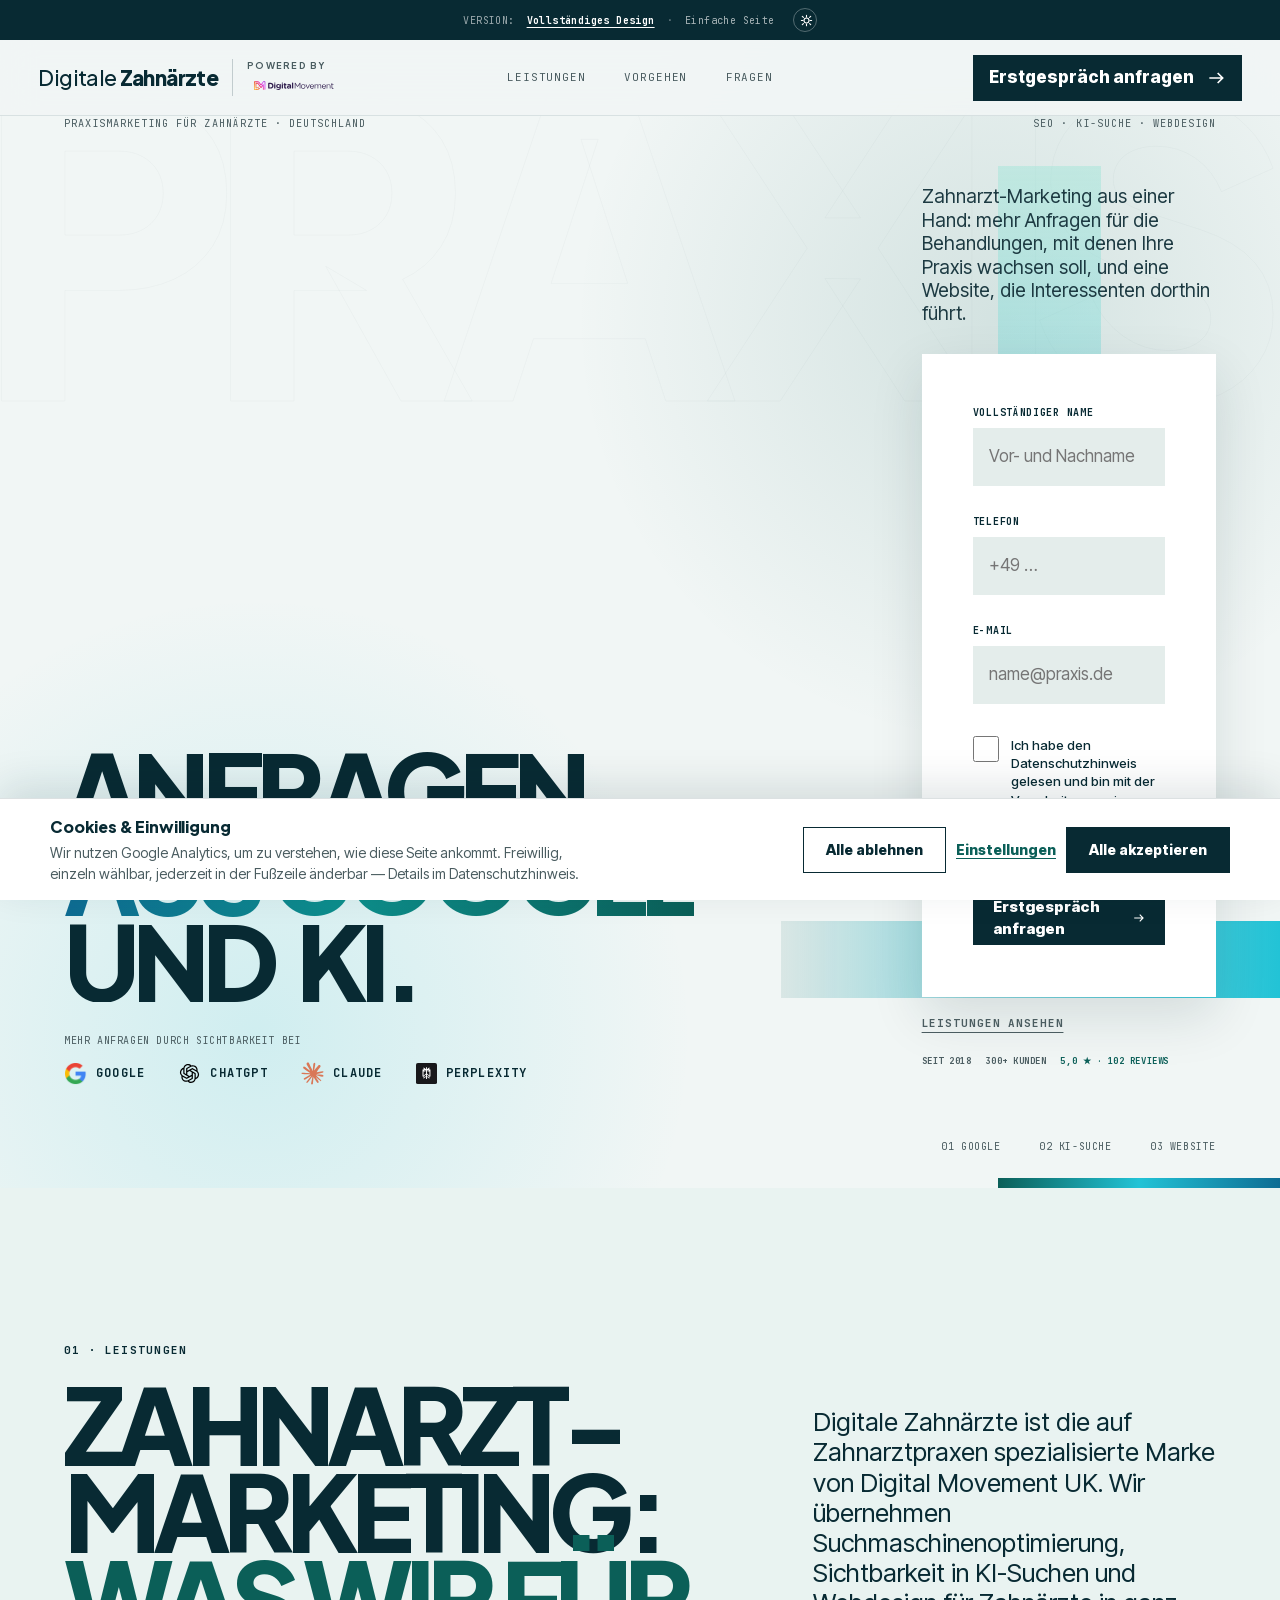
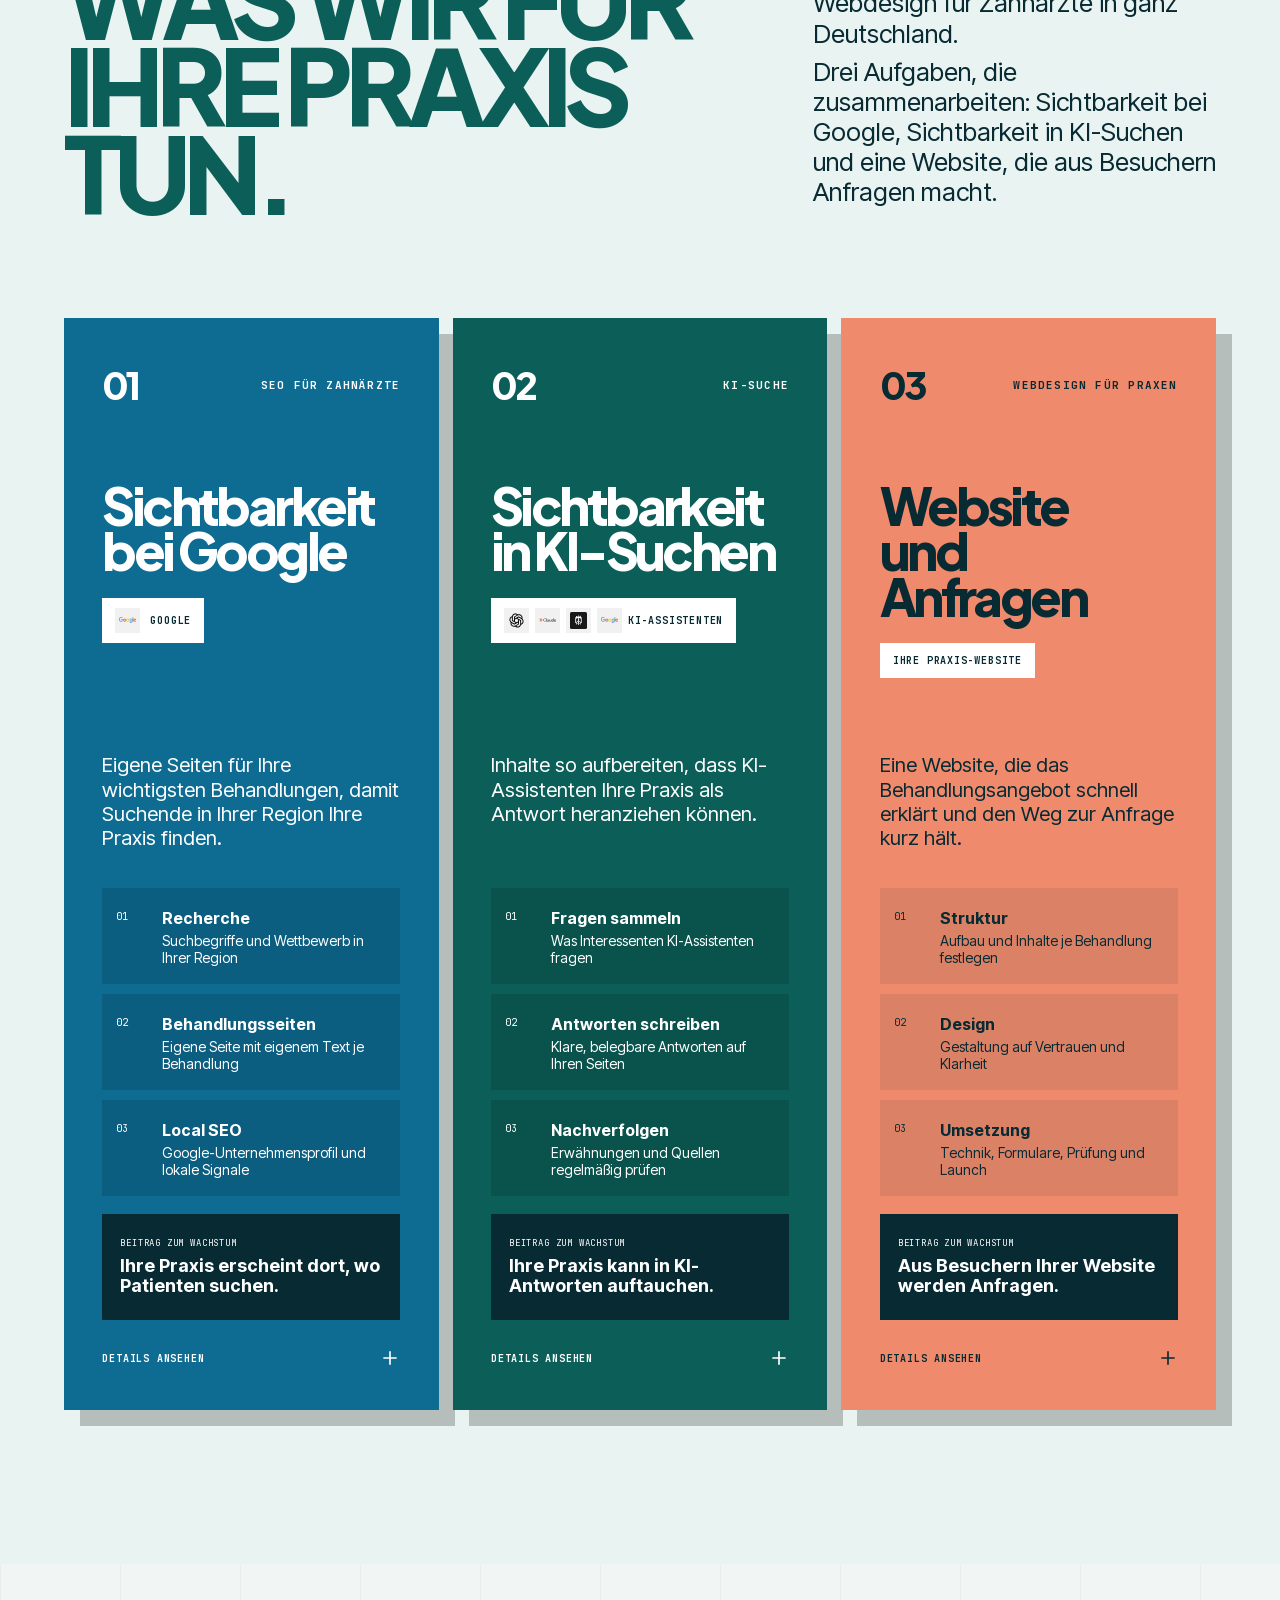
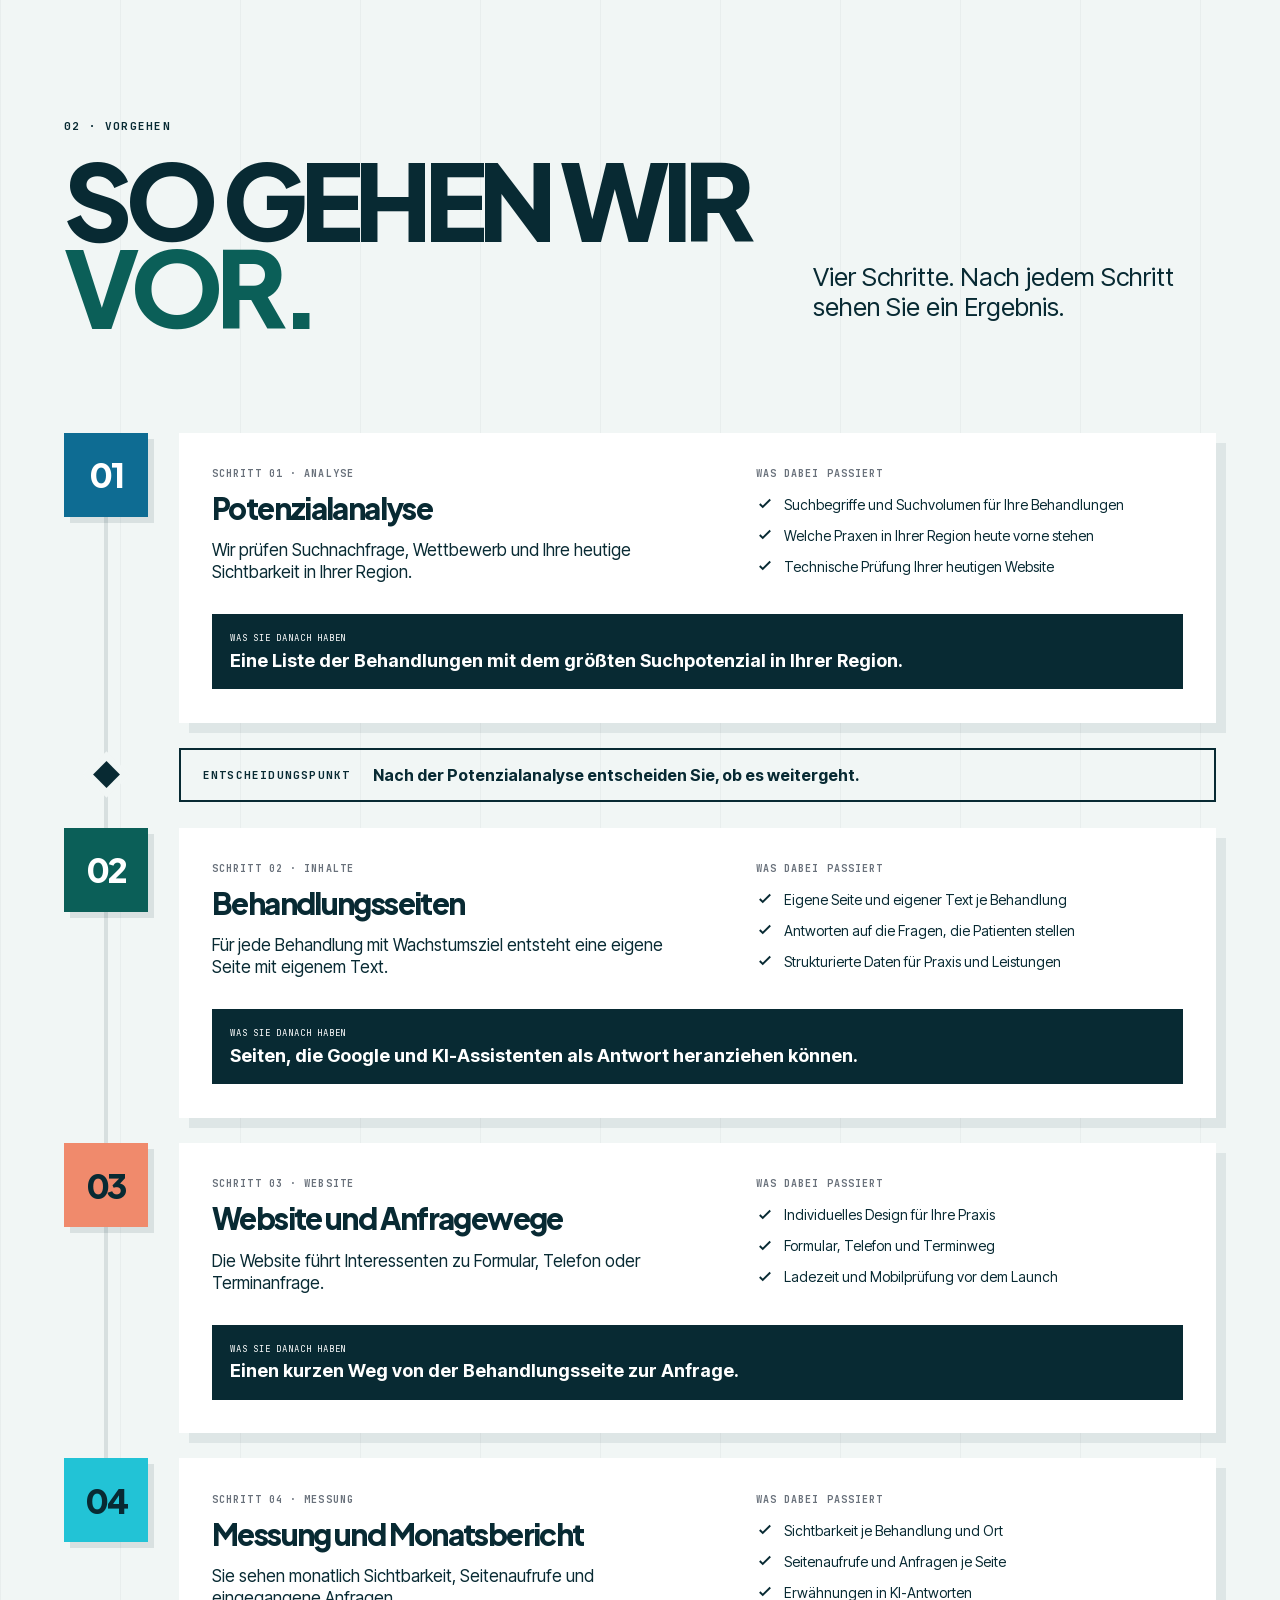
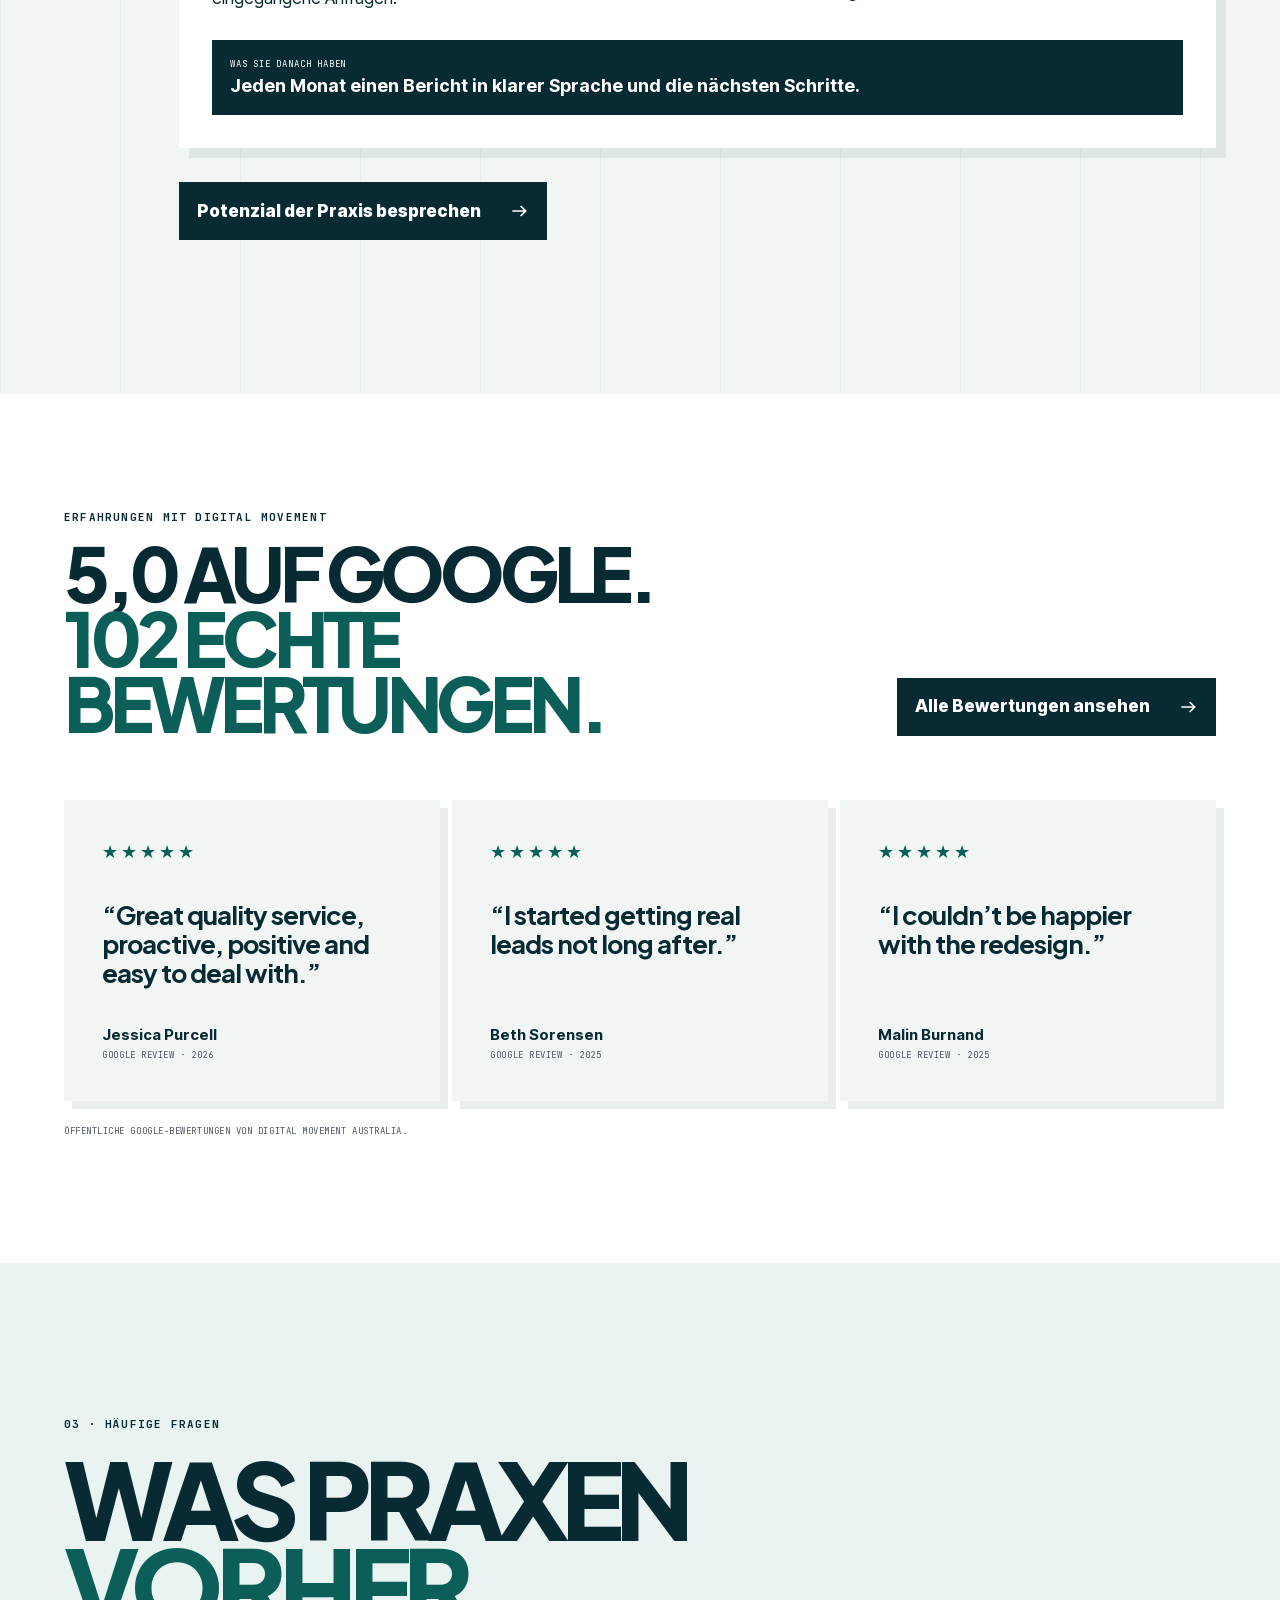
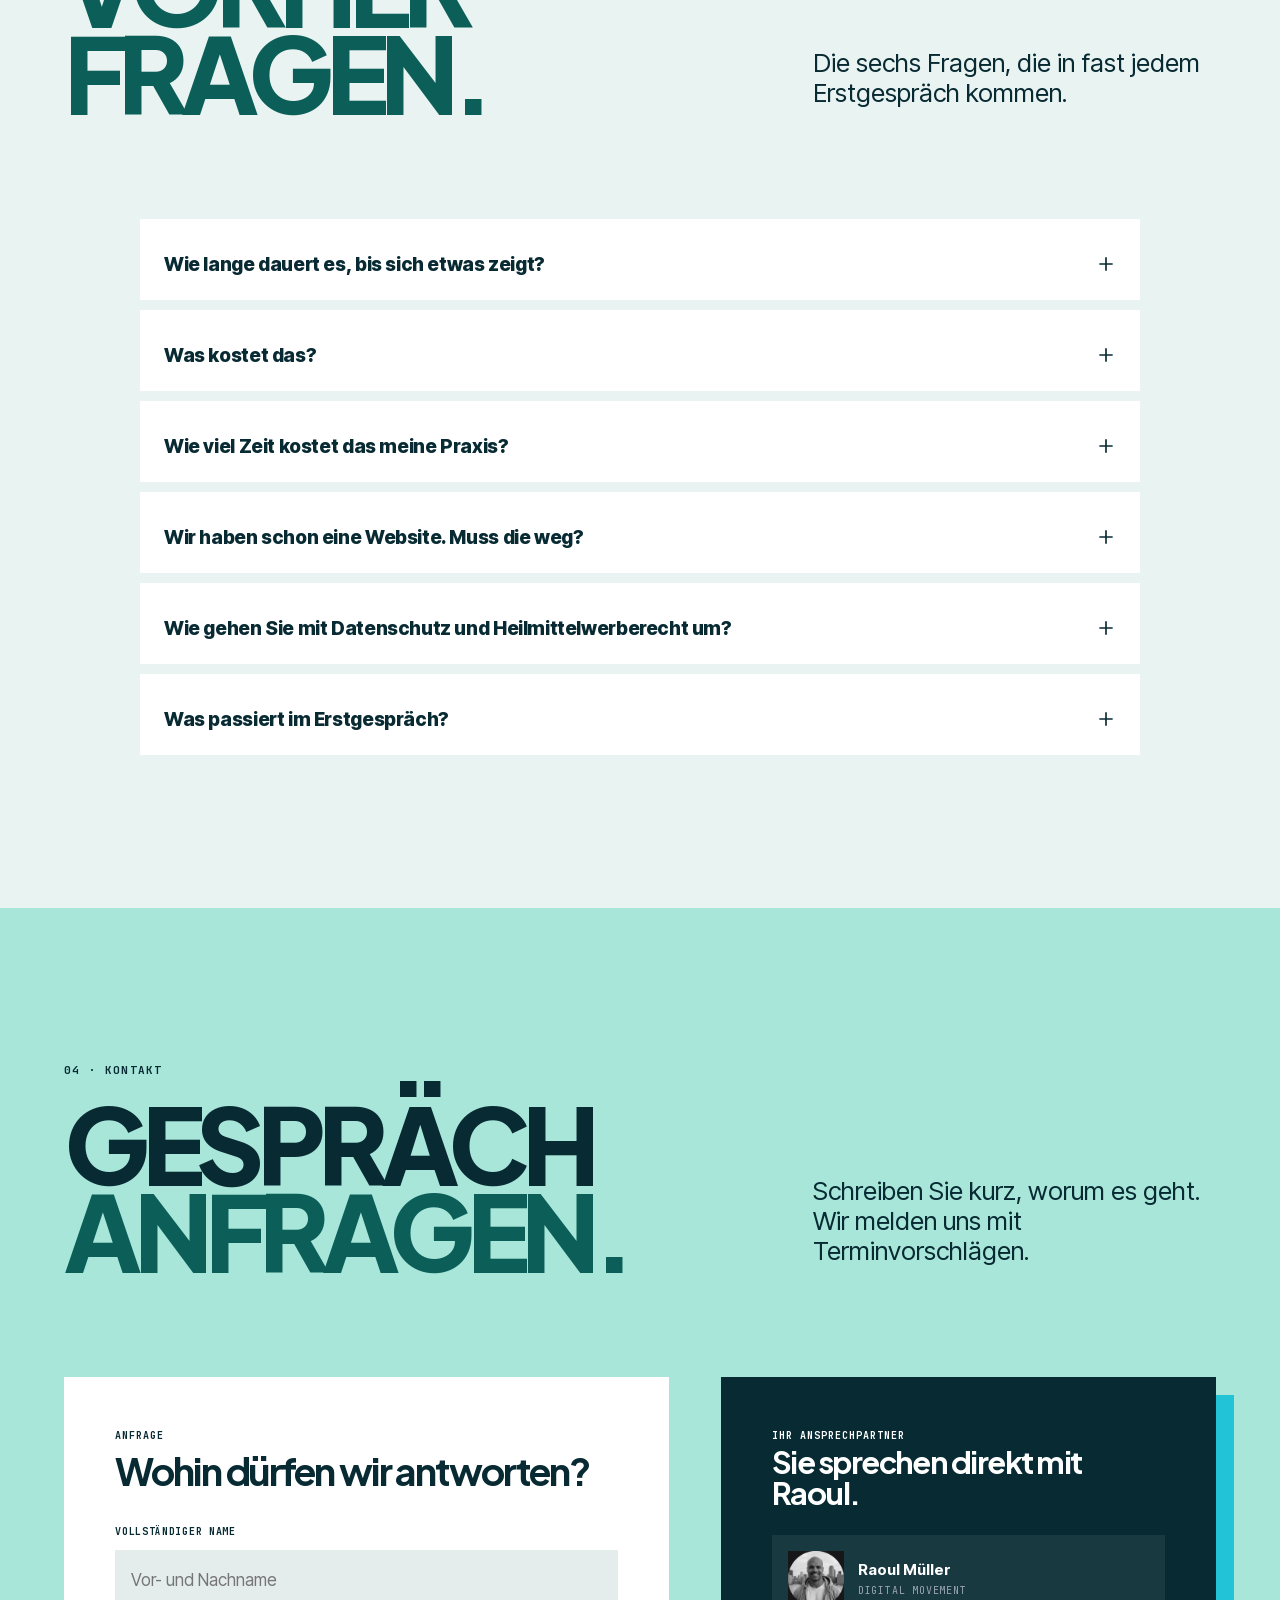
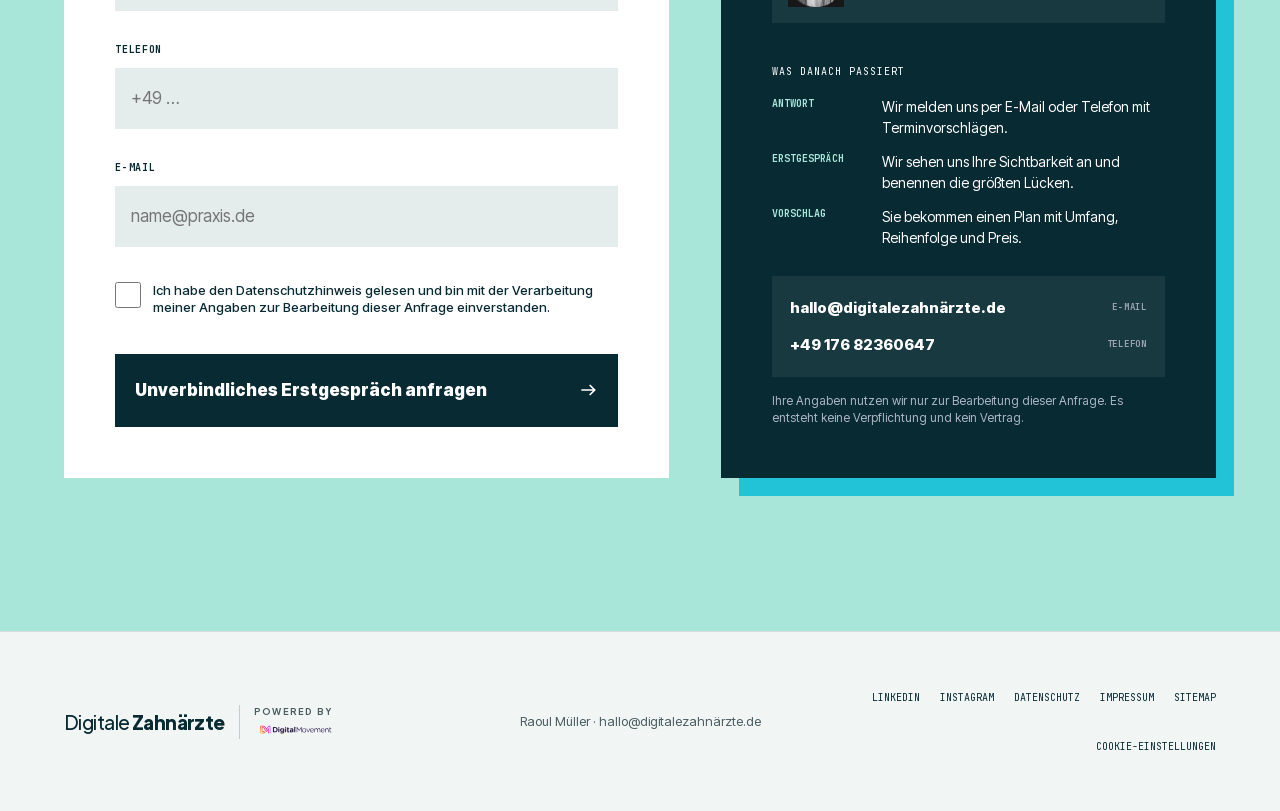
==== index.html @ 4fd5d98d "Simplify contact fields to 3, embed same-URL version switcher, add hero form Contact form fields (bo" ====
<!doctype html>
<html lang="de">
<head>
<meta charset="utf-8">
<meta name="viewport" content="width=device-width,initial-scale=1,viewport-fit=cover">
<script>
/* Runs before first paint so there is no light/dark flash. A saved manual
   choice always wins; otherwise the page always starts in light theme. */
(function () {
  var KEY = "dm-dental-theme";
  var saved = null;
  try { saved = localStorage.getItem(KEY); } catch (e) {}
  document.documentElement.setAttribute("data-theme", saved === "dark" ? "dark" : "light");

  /* Version (Vollständiges Design vs. Einfache Seite) — same idea: a saved
     manual choice wins, otherwise always start on the full design. The
     einfach version is embedded via <iframe> so the URL never changes. */
  var VKEY = "dm-dental-version";
  var savedVersion = null;
  try { savedVersion = localStorage.getItem(VKEY); } catch (e) {}
  document.documentElement.setAttribute("data-version", savedVersion === "einfach" ? "einfach" : "full");
})();
</script>
<title>Zahnarzt Marketing: SEO, KI-Suche, Website | Digitale Zahnärzte</title>
<meta name="description" content="Praxismarketing für Zahnärzte: Suchmaschinenoptimierung, Sichtbarkeit in KI-Suchen und Webdesign. Mehr Anfragen aus Google. Erstgespräch unverbindlich.">
<meta name="google-site-verification" content="oAQgBShPN5QNNlEsI9u1B7Z_nuCaBG8G0XE5EXCxaDA" />
<meta name="dm-lead-endpoint" content="https://leads.digitalmovement.uk/send.php">
<!-- Fill in once the GA4 property exists (Admin -> Data Streams -> Web -> Measurement ID). Blank = analytics stays off, no broken calls. -->
<meta name="dm-ga-measurement-id" content="G-16ZG8GFH67">
<script>
/* GA4 loader, gated on the meta tag above so a missing ID is a no-op rather
   than a broken script tag. Consent Mode v2 defaults to denied across both
   categories, so nothing is stored until the visitor chooses in the banner
   at the foot of the page. A previously saved choice is re-applied here,
   before the tag loads, so returning visitors are measured (or not) from
   their very first pageview. Two categories: "statistik" gates GA itself;
   "marketing" gates ad_storage/ad_user_data/ad_personalization, which
   nothing reads yet but will the moment a Google Ads or Meta tag is added —
   visitors who already answered won't need to be asked again. */
(function () {
  var id = document.querySelector('meta[name="dm-ga-measurement-id"]').content;
  if (!id) return;
  window.dataLayer = window.dataLayer || [];
  function gtag() { dataLayer.push(arguments); }
  window.gtag = gtag;
  gtag("consent", "default", {
    ad_storage: "denied",
    analytics_storage: "denied",
    ad_user_data: "denied",
    ad_personalization: "denied",
    wait_for_update: 500
  });

  function parseConsent(raw) {
    if (!raw) return null;
    if (raw === "granted") return { statistik: true, marketing: false };
    if (raw === "denied") return { statistik: false, marketing: false };
    try {
      var obj = JSON.parse(raw);
      if (obj && typeof obj.statistik === "boolean" && typeof obj.marketing === "boolean") return obj;
    } catch (e) {}
    return null;
  }

  var raw = null;
  try { raw = localStorage.getItem("dm-dental-consent"); } catch (e) {}
  var saved = parseConsent(raw);
  if (saved) {
    gtag("consent", "update", {
      analytics_storage: saved.statistik ? "granted" : "denied",
      ad_storage: saved.marketing ? "granted" : "denied",
      ad_user_data: saved.marketing ? "granted" : "denied",
      ad_personalization: saved.marketing ? "granted" : "denied"
    });
  }
  gtag("js", new Date());
  gtag("config", id, { anonymize_ip: true });
  var s = document.createElement("script");
  s.async = true;
  s.src = "https://www.googletagmanager.com/gtag/js?id=" + id;
  document.head.appendChild(s);
})();
</script>

<link rel="icon" href="assets/favicon.svg" type="image/svg+xml">
<link rel="icon" href="assets/favicon-32.png" sizes="32x32" type="image/png">
<link rel="apple-touch-icon" href="assets/favicon-512.png">

<link rel="canonical" href="https://xn--digitalezahnrzte-6nb.de/">
<meta name="robots" content="index,follow,max-image-preview:large,max-snippet:-1">
<meta name="theme-color" content="#f1f6f5" media="(prefers-color-scheme: light)">
<meta name="theme-color" content="#082a33" media="(prefers-color-scheme: dark)">

<meta property="og:type" content="website">
<meta property="og:site_name" content="Digital Movement">
<meta property="og:url" content="https://xn--digitalezahnrzte-6nb.de/">
<meta property="og:title" content="Zahnarzt Marketing: SEO, KI-Suche, Website">
<meta property="og:description" content="Praxismarketing für Zahnärzte: Sichtbarkeit bei Google und in KI-Suchen. Eine Website, die Interessenten zur Anfrage führt.">
<meta property="og:locale" content="de_DE">
<meta property="og:image" content="https://xn--digitalezahnrzte-6nb.de/assets/og-zahnarztpraxen.jpg">
<meta property="og:image:width" content="2400">
<meta property="og:image:height" content="1260">
<meta property="og:image:alt" content="Digital Movement für Zahnarztpraxen: Anfragen aus Google und KI">
<meta name="twitter:card" content="summary_large_image">
<meta name="twitter:title" content="Zahnarzt Marketing: SEO, KI-Suche, Website">
<meta name="twitter:description" content="Praxismarketing für Zahnärzte: Sichtbarkeit bei Google und in KI-Suchen. Eine Website, die Interessenten zur Anfrage führt.">
<meta name="twitter:image" content="https://xn--digitalezahnrzte-6nb.de/assets/og-zahnarztpraxen.jpg">

<link rel="preload" href="assets/fonts/inter-tight.woff2" as="font" type="font/woff2" crossorigin>
<link rel="preload" href="assets/fonts/plus-jakarta-sans.woff2" as="font" type="font/woff2" crossorigin>

<style>
/* Fonts are self-hosted. A German site must not pull them from the Google
   Fonts CDN, which transmits visitor IP addresses to a third country. */
@font-face {
  font-family: "Inter Tight";
  font-style: normal;
  font-weight: 400 900;
  font-display: swap;
  src: url("assets/fonts/inter-tight.woff2") format("woff2");
}

@font-face {
  font-family: "Plus Jakarta Sans";
  font-style: normal;
  font-weight: 400 800;
  font-display: swap;
  src: url("assets/fonts/plus-jakarta-sans.woff2") format("woff2");
}

@font-face {
  font-family: "JetBrains Mono";
  font-style: normal;
  font-weight: 400 700;
  font-display: swap;
  src: url("assets/fonts/jetbrains-mono.woff2") format("woff2");
}
/* ==========================================================================
   Design system ported verbatim from
   Web Design Projects/dr-beckers/digitec-x-digitalmovement-v2/src/app/globals.css
   Same custom properties, same class names, same clamp values, same breakpoints.
   Additions for this page are marked "PAGE ADDITION".
   ========================================================================== */

:root {
  --white: #fff;
  /* The dental accent hues themselves stay identical in both themes — this
     is one clinic brand shown at two brightness levels, not two brands.
     Only the surface/text roles below invert per theme. */
  --ink: #082a33;
  --paper: #f1f6f5;
  --blue: #0e6c93;
  --violet: #0b5f58;
  --orange: #f08a6c;
  --pink: #22c3d6;
  --yellow: #a8e6da;
  --green: #0b6b4f;
  --surface: #fff;
  --font-display-stack: "Plus Jakarta Sans", Arial, sans-serif;
  --font-body-stack: "Inter Tight", Arial, sans-serif;
  --font-mono-stack: "JetBrains Mono", monospace;
  --ease: cubic-bezier(0.22, 1, 0.36, 1);
  --vbar-h: 40px;
}

/* Two brightness modes, switched by [data-theme] on <html>, both in the same
   dental teal/aqua/coral palette. --chrome/--on-chrome carry the page-wide
   bar colour (header, hero, footer, the alternating section) and its text;
   --chip-bg/--chip-fg carry the primary-button colour, always the inverse
   of --chrome. */
:root[data-theme="light"] {
  --surface-tint: #e9f3f1;
  --muted: #4a5c60;
  --aside-muted: #1d3a42;
  --chrome: var(--paper);
  --on-chrome: var(--ink);
  --chip-bg: var(--ink);
  --chip-fg: #fff;
  --focus-base: var(--violet);
  --focus-alt: var(--yellow);
}

:root[data-theme="dark"] {
  --surface-tint: var(--ink);
  --muted: #9fb8bb;
  --aside-muted: #cfe4e2;
  --chrome: var(--ink);
  --on-chrome: #fff;
  --chip-bg: #fff;
  --chip-fg: var(--ink);
  --focus-base: var(--pink);
  --focus-alt: var(--violet);
}

* { box-sizing: border-box; }

html {
  scroll-behavior: smooth;
  background: var(--chrome);
  scroll-padding-top: calc(96px + var(--vbar-h));
}

body {
  margin: 0;
  background: var(--paper);
  color: var(--ink);
  font-family: var(--font-body-stack);
  font-size: 17px;
  line-height: 1.5;
  text-rendering: optimizeLegibility;
  overflow-x: hidden;
}

button, input, textarea { font: inherit; }
button, a { -webkit-tap-highlight-color: transparent; }
button { cursor: pointer; }
a { color: inherit; text-decoration: none; }
img { display: block; }

:focus-visible {
  outline: 3px solid var(--focus-base);
  outline-offset: 4px;
}

/* Light theme: the base ring (violet) already reads on the page's light
   surfaces, so only the blocks that stay ink need the alternate ring. */
[data-theme="light"] .checkout-receipt :focus-visible,
[data-theme="light"] .confirmation :focus-visible,
[data-theme="light"] .summary-cta:focus-visible,
[data-theme="light"] .checkout-submit:focus-visible,
[data-theme="light"] .trust-section__head > a:focus-visible,
[data-theme="light"] .header-cta:focus-visible,
[data-theme="light"] .hero__cta:focus-visible,
[data-theme="light"] .mobile-cta-bar :focus-visible {
  outline-color: var(--focus-alt);
}

/* Dark theme: the base ring (yellow) reads on the page's dark surfaces, so
   only the light sections need the alternate ring. */
[data-theme="dark"] .section-shell--light :focus-visible,
[data-theme="dark"] .section-shell--checkout :focus-visible,
[data-theme="dark"] .trust-section :focus-visible {
  outline-color: var(--focus-alt);
}

/* Pressed feedback on every primary action. */
.header-cta:active,
.hero__cta:active,
.summary-cta:active,
.checkout-submit:active,
.trust-section__head > a:active,
.mobile-cta-bar:active {
  transform: scale(0.99);
}

.skip-link {
  position: fixed;
  z-index: 200;
  top: 10px;
  left: 10px;
  padding: 12px 16px;
  background: white;
  color: var(--ink);
  font-weight: 800;
  transform: translateY(-160%);
  transition: transform 180ms ease;
}

.skip-link:focus { transform: translateY(0); }

::selection { background: var(--pink); color: var(--ink); }

/* ---------- Header ---------- */

/* ---------- Version-Leiste ----------
   Einzige feste Leiste ganz oben, immer sichtbar, steuert Version (volles
   Design vs. eingebettete einfache Seite) und Theme, ohne Navigation —
   die URL bleibt immer digitalezahnärzte.de. */
.version-bar {
  position: fixed;
  top: 0;
  left: 0;
  z-index: 100;
  display: flex;
  align-items: center;
  justify-content: center;
  gap: 10px;
  flex-wrap: wrap;
  width: 100%;
  height: var(--vbar-h);
  padding: 0 16px;
  background: var(--ink);
  color: #fff;
  font-family: var(--font-mono-stack);
  font-size: 10px;
  letter-spacing: 0.04em;
}
.version-bar__label { opacity: 0.6; text-transform: uppercase; }
.version-bar__sep { opacity: 0.4; }
.version-bar__option {
  border: 0;
  background: none;
  color: rgba(255, 255, 255, 0.65);
  font: inherit;
  letter-spacing: inherit;
  cursor: pointer;
  padding: 4px 2px;
}
.version-bar__option[aria-pressed="true"] {
  color: #fff;
  font-weight: 700;
  text-decoration: underline;
  text-underline-offset: 3px;
}
.version-bar .theme-toggle {
  width: 24px;
  height: 24px;
  margin-left: 6px;
  border-color: rgba(255, 255, 255, 0.3);
  background: transparent;
  color: #fff;
}
.version-bar .theme-toggle:hover { border-color: #fff; }
.version-bar .theme-toggle__icon { width: 13px; height: 13px; }

#einfach-wrap {
  display: none;
  position: fixed;
  top: var(--vbar-h);
  left: 0;
  right: 0;
  bottom: 0;
  z-index: 60;
  background: #f1f6f5;
}
#einfach-frame { display: block; width: 100%; height: 100%; border: 0; }

html[data-version="einfach"] #site-content { display: none; }
html[data-version="einfach"] #einfach-wrap { display: block; }

.site-header {
  position: fixed;
  z-index: 80;
  top: var(--vbar-h);
  left: 0;
  display: grid;
  width: 100%;
  height: 76px;
  grid-template-columns: 1fr auto 1fr;
  align-items: center;
  gap: 28px;
  padding: 0 clamp(20px, 3vw, 54px);
  /* Solid fallback first: browsers without color-mix() still get the bar
     the type is designed against. */
  background: rgb(241 246 245 / 90%);
  background: color-mix(in srgb, var(--chrome) 90%, transparent);
  border-bottom: 1px solid rgb(8 42 51 / 10%);
  color: var(--on-chrome);
  backdrop-filter: blur(18px);
}

.brand-lockup {
  display: flex;
  width: max-content;
  align-items: center;
  gap: 14px;
}

/* PAGE ADDITION — the Digitale Zahnärzte brand lockup, ported from the first
   published version of this site (DM UK Dentist Berlin Landing Page/site,
   assets/fable/components/header.css). The wordmark is set type rather than an
   image file, and it is ink here because this bar is light. The Digital
   Movement mark uses the standard positive artwork for the same reason. */
.brand-name {
  color: var(--on-chrome);
  font-family: var(--font-display-stack);
  font-size: 21px;
  font-weight: 500;
  letter-spacing: -0.03em;
  white-space: nowrap;
}

.brand-name strong { font-weight: 800; }

.brand-endorsement {
  display: flex;
  flex-direction: column;
  gap: 3px;
  padding-left: 14px;
  border-left: 1px solid rgb(8 42 51 / 20%);
}

/* Reference value is #435163 on a light bar. This bar is light too, so the
   label takes the muted-on-light value. */
.brand-endorsement .powered {
  color: var(--muted);
  font-family: var(--font-display-stack);
  font-size: 9px;
  font-weight: 700;
  letter-spacing: 0.14em;
  text-transform: uppercase;
}

.brand-endorsement img {
  width: auto;
  height: 20px;
  object-fit: contain;
}

/* Theme-paired artwork: two <img> per mark, one per theme, toggled by
   [data-theme] rather than the OS-level prefers-color-scheme so the mark
   always follows this page's own toggle. display:contents keeps the
   wrapper out of the layout entirely. */
.logo-swap { display: contents; }
/* [data-logo] bumps specificity above .hero__platform img / .brand-endorsement
   img, which would otherwise win the display tie-break by source order and
   show both logo variants at once. */
.logo-swap img[data-logo] { display: none; }
:root[data-theme="light"] .logo-swap img[data-logo="light"] { display: block; }
:root[data-theme="dark"] .logo-swap img[data-logo="dark"] { display: block; }

.site-header nav {
  display: flex;
  align-items: center;
  gap: clamp(24px, 3vw, 48px);
  font-family: var(--font-mono-stack);
  font-size: 11px;
  letter-spacing: 0.08em;
  text-transform: uppercase;
}

.site-header nav a {
  position: relative;
  padding: 10px 0;
  color: var(--muted);
}

.site-header nav a::after {
  position: absolute;
  right: 0;
  bottom: 4px;
  left: 0;
  height: 3px;
  background: linear-gradient(90deg, var(--violet), var(--pink));
  content: "";
  transform: scaleX(0);
  transform-origin: right;
  transition: transform 240ms ease;
}

.site-header nav a:hover::after {
  transform: scaleX(1);
  transform-origin: left;
}

/* PAGE ADDITION — header CTA replaces the reference cart menu.
   On the light bar the block inverts: ink block, white text, same
   46px min-height, weight 800. */
.header-actions {
  display: flex;
  align-items: center;
  justify-self: end;
  gap: 12px;
}

.header-cta {
  display: flex;
  min-height: 46px;
  align-items: center;
  gap: 12px;
  padding: 0 16px;
  border: 0;
  background: var(--chip-bg);
  color: var(--chip-fg);
  font-weight: 800;
  transition: background 200ms ease;
}

.header-cta:hover { background: var(--violet); }
[data-theme="dark"] .header-cta:hover { background: var(--yellow); }

/* ---------- Theme toggle ---------- */

.theme-toggle {
  display: grid;
  flex: 0 0 auto;
  width: 44px;
  height: 44px;
  place-items: center;
  border: 1px solid rgb(8 42 51 / 16%);
  border-radius: 999px;
  background: var(--surface);
  color: var(--ink);
  cursor: pointer;
  transition: background 200ms ease, border-color 200ms ease, transform 150ms ease;
}

.theme-toggle:hover { border-color: var(--violet); }
.theme-toggle:active { transform: scale(0.94); }

.theme-toggle__icon { display: none; }

/* Light theme: show the sun (click to switch to dark). */
:root[data-theme="light"] .theme-toggle__icon--sun { display: block; }
/* Dark theme: show the moon (click to switch to light). */
:root[data-theme="dark"] .theme-toggle__icon--moon { display: block; }
.header-cta .header-cta__short { display: none; }

/* ---------- Hero ---------- */

.hero {
  position: relative;
  min-height: 100svh;
  overflow: hidden;
  background:
    radial-gradient(circle at 78% 27%, rgb(11 95 88 / 13%), transparent 32%),
    radial-gradient(circle at 20% 87%, rgb(34 195 214 / 16%), transparent 30%),
    var(--chrome);
  color: var(--on-chrome);
}

/* The two radial glows and the corner rule read differently on each theme's
   base tone, so they are restated in full rather than token-mixed. */
/* Same two glows as the light theme, in the same aqua/teal hues, just
   brighter so they still read against the dark ink base. */
[data-theme="dark"] .hero {
  background:
    radial-gradient(circle at 78% 27%, rgb(34 195 214 / 22%), transparent 32%),
    radial-gradient(circle at 20% 87%, rgb(11 95 88 / 32%), transparent 30%),
    var(--chrome);
}

.hero::after {
  position: absolute;
  right: 0;
  bottom: 0;
  width: 22vw;
  height: 10px;
  background: linear-gradient(90deg, var(--violet), var(--pink), var(--blue));
  content: "";
}

.hero__ghost {
  position: absolute;
  z-index: 0;
  top: 6%;
  left: -2%;
  color: transparent;
  font-family: var(--font-display-stack);
  font-size: clamp(12rem, 32vw, 39rem);
  font-weight: 800;
  letter-spacing: -0.09em;
  line-height: 0.8;
  opacity: 0.5;
  pointer-events: none;
  -webkit-text-stroke: 1px rgb(8 42 51 / 16%);
  white-space: nowrap;
}

[data-theme="dark"] .hero__ghost {
  opacity: 0.16;
  -webkit-text-stroke: 1px rgb(255 255 255 / 34%);
}

.hero__field {
  position: absolute;
  z-index: 0;
  inset: 0;
  pointer-events: none;
}

.hero__field span:first-child {
  position: absolute;
  top: 14%;
  right: 14%;
  width: clamp(80px, 8vw, 130px);
  height: 62%;
  background: linear-gradient(
    180deg,
    rgb(168 230 218 / 55%),
    rgb(34 195 214 / 30%),
    rgb(11 95 88 / 8%)
  );
  mix-blend-mode: multiply;
  transform-origin: top;
  animation: field-y 7s ease-in-out infinite;
}

.hero__field span:last-child {
  position: absolute;
  right: 0;
  bottom: 16%;
  width: 39%;
  height: clamp(64px, 6vw, 100px);
  background: linear-gradient(90deg, rgb(11 95 88 / 10%), var(--pink));
  transform-origin: right;
  animation: field-x 8s ease-in-out 0.5s infinite;
}

/* Same mint/aqua/teal hues as the light theme's field spans, just switched
   to "screen" blending (which lightens) instead of "multiply" (which
   darkens), so the glow still lifts off the dark ink base. */
[data-theme="dark"] .hero__field span:first-child {
  background: linear-gradient(
    180deg,
    rgb(168 230 218 / 85%),
    rgb(34 195 214 / 50%),
    rgb(11 95 88 / 15%)
  );
  mix-blend-mode: screen;
}

[data-theme="dark"] .hero__field span:last-child {
  background: linear-gradient(90deg, rgb(11 95 88 / 25%), var(--pink));
}

@keyframes field-y {
  0%, 100% { transform: scaleY(0.82); }
  50% { transform: scaleY(1.12); }
}

@keyframes field-x {
  0%, 100% { transform: scaleX(0.86); }
  50% { transform: scaleX(1.08); }
}

.hero__inner {
  position: relative;
  z-index: 2;
  display: flex;
  width: min(100%, 1680px);
  min-height: 100svh;
  flex-direction: column;
  justify-content: space-between;
  margin: 0 auto;
  padding: 116px clamp(24px, 5vw, 88px) 34px;
}

.hero__eyebrow {
  display: flex;
  justify-content: space-between;
  gap: 24px;
  color: var(--muted);
  font-family: var(--font-mono-stack);
  font-size: clamp(10px, 0.8vw, 12px);
  letter-spacing: 0.1em;
  text-transform: uppercase;
}

.hero__content {
  display: grid;
  grid-template-columns: minmax(0, 1fr) minmax(230px, 23vw);
  align-items: end;
  gap: clamp(30px, 6vw, 100px);
  margin: auto 0;
  padding: clamp(34px, 6vh, 78px) 0;
}

.hero__headline { margin: 0; }

.hero__line {
  overflow: hidden;
  padding-right: 0.07em;
  font-family: var(--font-display-stack);
  font-size: clamp(3.35rem, 8.15vw, 9rem);
  font-weight: 800;
  letter-spacing: -0.075em;
  line-height: 0.82;
  text-transform: uppercase;
  white-space: nowrap;
}

.hero__line > span { display: block; }

.hero__line:last-child { word-spacing: 0.13em; }

.gradient-word {
  width: max-content;
  max-width: 100%;
  background: linear-gradient(
    90deg,
    var(--blue) 0%,
    #0d8f8c 45%,
    var(--violet) 100%
  );
  background-clip: text;
  -webkit-background-clip: text;
  color: transparent;
}

/* The light theme's gradient is tuned dark-on-light; against the dark ink
   base it needs the brighter end of the same mint/aqua/blue family. */
[data-theme="dark"] .gradient-word {
  background: linear-gradient(
    90deg,
    var(--yellow) 0%,
    var(--pink) 55%,
    #5ec8e6 100%
  );
  background-clip: text;
  -webkit-background-clip: text;
}

.hero__aside { padding-bottom: clamp(3px, 0.8vw, 12px); }

.hero__aside p {
  max-width: 330px;
  margin: 0 0 28px;
  color: var(--aside-muted);
  font-size: clamp(18px, 1.5vw, 25px);
  line-height: 1.22;
}

/* PAGE ADDITION — the full contact form embedded directly in the hero
   (two-pillar hero pattern), sized for the narrow hero__aside column
   rather than the wide bottom checkout layout it shares styling with. */
.hero-form {
  width: 100%;
  max-width: 330px;
  padding: 20px;
  gap: 14px;
  box-shadow: 0 20px 50px rgb(8 42 51 / 12%);
}
.hero-form .checkout-form__head,
.hero-form .receipt-terms { display: none; }
.hero-form input:not([type="checkbox"]),
.hero-form textarea { min-height: 50px; font-size: 16px; }
.hero-form .checkout-submit { min-height: 54px; font-size: 15px; }
.hero-form .consent span { font-size: 12px; line-height: 1.4; }

.hero-form__done {
  max-width: 330px;
  margin: 0 0 10px;
  padding: 16px 18px;
  background: var(--chip-bg);
  color: var(--chip-fg);
  font-weight: 700;
  font-size: 15px;
  line-height: 1.4;
}

.hero__cta {
  display: flex;
  min-height: 60px;
  align-items: center;
  justify-content: space-between;
  gap: 18px;
  padding: 0 20px;
  background: var(--chip-bg);
  color: var(--chip-fg);
  font-weight: 850;
  transition: background 200ms ease, color 200ms ease;
}

.hero__cta:hover { background: var(--violet); }
[data-theme="dark"] .hero__cta:hover { background: var(--yellow); }

/* PAGE ADDITION — tertiary text link under the hero CTA. */
.hero__link {
  display: inline-flex;
  align-items: center;
  gap: 8px;
  margin-top: 10px;
  padding: 8px 0;
  color: var(--muted);
  font-family: var(--font-mono-stack);
  font-size: 11px;
  font-weight: 700;
  letter-spacing: 0.08em;
  text-decoration: underline;
  text-transform: uppercase;
  text-underline-offset: 5px;
  transition: color 200ms ease;
}

.hero__link:hover { color: var(--violet); }
[data-theme="dark"] .hero__link:hover { color: var(--yellow); }

.hero__proofline {
  display: flex;
  flex-wrap: wrap;
  gap: 8px 14px;
  margin-top: 10px;
  padding: 7px 0;
  color: var(--muted);
  font-family: var(--font-mono-stack);
  font-size: 9px;
  font-weight: 700;
  letter-spacing: 0.06em;
  line-height: 1.3;
  text-transform: uppercase;
}

.hero__proofline span:last-child { color: var(--violet); }
[data-theme="dark"] .hero__proofline span:last-child { color: var(--yellow); }

.hero__foot {
  display: flex;
  align-items: end;
  justify-content: flex-end;
  gap: 28px;
}

/* PAGE ADDITION — the four places the headline is about, directly under the H1,
   each as its own mark plus the platform name. Same icon-and-name pairing as
   the V4 Digitale Zahnärzte business card. No tile behind the marks: the icons
   are the standard artwork, so they sit on the light hero itself. */
.hero__headline-block {
  display: grid;
  gap: clamp(26px, 3.4vh, 44px);
}

.hero__platforms {
  display: grid;
  justify-items: start;
  gap: 14px;
}

.hero__platforms-label {
  color: var(--muted);
  font-family: var(--font-mono-stack);
  font-size: 10px;
  letter-spacing: 0.06em;
  text-transform: uppercase;
}

.hero__platforms-list {
  display: flex;
  flex-wrap: wrap;
  align-items: center;
  gap: 14px clamp(22px, 2.6vw, 40px);
}

.hero__platform {
  display: flex;
  align-items: center;
  gap: 9px;
  color: var(--on-chrome);
  font-family: var(--font-mono-stack);
  font-size: 12px;
  font-weight: 700;
  letter-spacing: 0.1em;
  text-transform: uppercase;
}

.hero__platform img {
  display: block;
  width: auto;
  height: 23px;
}

/* The Perplexity glyph is taller than it is wide, so it matches the square
   marks at a slightly smaller height. */
.hero__platform--perplexity img { height: 21px; }

.hero__services {
  display: flex;
  gap: clamp(18px, 3vw, 46px);
  color: var(--muted);
  font-family: var(--font-mono-stack);
  font-size: 10px;
  letter-spacing: 0.06em;
  text-transform: uppercase;
}

/* ---------- Section shell ---------- */

.section-shell {
  position: relative;
  padding: clamp(90px, 12vw, 180px) clamp(20px, 5vw, 80px);
}

.section-shell > * {
  width: min(100%, 1500px);
  margin-right: auto;
  margin-left: auto;
}

/* Was the ink shell. On the light page it is the soft mint surface that
   separates the services and FAQ sections from the paper and white ones. */
.section-shell--dark { background: var(--surface-tint); color: var(--on-chrome); }

.section-shell--light {
  background:
    linear-gradient(90deg, rgb(8 42 51 / 4%) 1px, transparent 1px) 0 0 / 120px 120px,
    var(--paper);
}

.section-shell--checkout { background: var(--yellow); }

.section-intro {
  display: grid;
  grid-template-columns: minmax(0, 1fr) minmax(260px, 35%);
  align-items: end;
  gap: 60px;
  margin-bottom: clamp(56px, 8vw, 110px);
}

.eyebrow {
  display: block;
  margin-bottom: 22px;
  color: currentColor;
  font-family: var(--font-mono-stack);
  font-size: 11px;
  font-weight: 700;
  letter-spacing: 0.11em;
  text-transform: uppercase;
}

.section-intro h2 {
  margin: 0;
  font-family: var(--font-display-stack);
  font-size: clamp(3.7rem, 8.3vw, 9.2rem);
  font-weight: 800;
  letter-spacing: -0.075em;
  line-height: 0.82;
  text-transform: uppercase;
}

.section-intro h2 span { color: var(--violet); }
[data-theme="dark"] .section-intro h2 span { color: var(--pink); }
.section-shell--light .section-intro h2 span { color: var(--violet); }
/* --pink (aqua) is too light on the mint shell, so the deep-teal --violet
   carries the highlighted words there. */
.section-shell--checkout .section-intro h2 span { color: var(--violet); }

.section-intro__copy p {
  max-width: 520px;
  margin: 0 0 8px;
  font-size: clamp(20px, 2vw, 30px);
  line-height: 1.18;
}

/* ---------- Service panels ---------- */

.service-grid {
  display: grid;
  grid-template-columns: repeat(3, minmax(0, 1fr));
  gap: 14px;
}

.service-panel {
  display: flex;
  min-height: 780px;
  flex-direction: column;
  overflow: hidden;
  padding: clamp(24px, 3vw, 48px);
  color: white;
  box-shadow: 16px 16px 0 rgb(0 0 0 / 22%);
  transition: transform 300ms var(--ease);
}

.service-panel:hover { transform: translateY(-8px); }

.service-panel--blue { background: var(--blue); }
.service-panel--violet { background: var(--violet); }
.service-panel--orange { background: var(--orange); color: var(--ink); }

.service-panel__top {
  display: flex;
  align-items: center;
  justify-content: space-between;
  gap: 20px;
  margin-bottom: 70px;
}

.service-number {
  font-family: var(--font-display-stack);
  font-size: 38px;
  font-weight: 800;
  letter-spacing: -0.08em;
}

.service-panel__top .eyebrow { margin: 0; text-align: right; }

.service-title {
  margin: 0;
  font-family: var(--font-display-stack);
  /* Reference max is 5.2rem. The section container caps at 1500px, so past
     ~1530px viewport the column stops growing while the font does not, and
     "Sichtbarkeit" spills to a third line. Capped at 4rem, which is the
     largest size that holds the two-line shape in the capped column. */
  font-size: clamp(2.7rem, 4vw, 4rem);
  font-weight: 800;
  letter-spacing: -0.07em;
  line-height: 0.88;
  white-space: pre-line;
}

/* The reference shrinks its first panel title because that panel carried the
   very long word "LinkedIn-Automatisierung". All three titles here are short,
   so every panel keeps the same size and the same two-line shape.

   .service-head reserves one common height for title + platform strip, and
   .service-step holds one common row height, so the three columns line up
   row for row. */
.service-head {
  min-height: 232px;
}

.platform-strip {
  display: flex;
  width: max-content;
  align-items: center;
  gap: 10px;
  margin-top: 24px;
  padding: 10px 13px;
  background: white;
  color: var(--ink);
  font-family: var(--font-mono-stack);
  font-size: 10px;
  font-weight: 700;
  letter-spacing: 0.08em;
  text-transform: uppercase;
}

.platform-strip--logos { gap: 6px; }

.platform-logo {
  display: grid;
  width: 25px;
  height: 25px;
  place-items: center;
  background: #f1f1f1;
}

.platform-logo img {
  width: 17px;
  height: 17px;
  object-fit: contain;
}

.service-statement {
  max-width: 440px;
  margin: 38px 0;
  font-size: clamp(19px, 1.6vw, 27px);
  line-height: 1.18;
}

.service-steps {
  display: grid;
  gap: 10px;
  margin-top: auto;
}

.service-steps--mobile { display: none; }

.service-step {
  display: grid;
  min-height: 96px;
  align-content: center;
  grid-template-columns: 34px 1fr;
  gap: 12px;
  padding: 14px;
  background: rgb(0 0 0 / 13%);
}

.service-panel--orange .service-step { background: rgb(8 42 51 / 9%); }

.service-step > span {
  padding-top: 3px;
  font-family: var(--font-mono-stack);
  font-size: 10px;
}

.service-step strong { display: block; font-size: 16px; }

.service-step p {
  margin: 2px 0 0;
  font-size: 14px;
  line-height: 1.25;
}

.service-impact {
  display: grid;
  min-height: 106px;
  align-content: center;
  gap: 5px;
  margin-top: 18px;
  padding: 18px;
  background: var(--ink);
  color: white;
}

.service-impact span {
  font-family: var(--font-mono-stack);
  font-size: 9px;
  letter-spacing: 0.09em;
  text-transform: uppercase;
}

.service-impact strong {
  font-size: clamp(17px, 1.4vw, 23px);
  line-height: 1.15;
}

/* ---------- Accordion ---------- */

.accordion-trigger {
  display: flex;
  width: 100%;
  align-items: center;
  justify-content: space-between;
  gap: 16px;
  margin-top: 12px;
  padding: 16px 0 4px;
  border: 0;
  background: transparent;
  color: currentColor;
  font-family: var(--font-mono-stack);
  font-size: 10px;
  font-weight: 700;
  letter-spacing: 0.08em;
  text-align: left;
  text-transform: uppercase;
}

.accordion-trigger svg { flex: 0 0 20px; transition: transform 250ms var(--ease); }
.accordion-trigger[aria-expanded="true"] svg { transform: rotate(45deg); }

.accordion-panel {
  display: grid;
  grid-template-rows: 0fr;
  overflow: hidden;
  opacity: 0;
  transition: grid-template-rows 360ms var(--ease), opacity 360ms var(--ease);
}

.accordion-panel > div { min-height: 0; overflow: hidden; }

.accordion-panel.is-open { grid-template-rows: 1fr; opacity: 1; }

.deliverable-list {
  display: grid;
  gap: 8px;
  margin: 16px 0 0;
  padding: 0;
  list-style: none;
}

.deliverable-list li {
  display: flex;
  align-items: center;
  gap: 10px;
  font-size: 14px;
}

.deliverable-list svg { flex: 0 0 18px; }

/* ---------- Process rail ----------

   PAGE ADDITION — replaces the reference's four-across .offer-card grid.
   The four items here are a sequence, not four parallel options, so they run
   as numbered rows on a connecting rail with a decision node after step 01.
   The blocks inside each row reuse the system classes .eyebrow,
   .deliverable-list and .service-impact, so this section and the service
   panels above read as one system. */

.process-rail { display: grid; }

.process-step,
.process-decision {
  position: relative;
  display: grid;
  grid-template-columns: 84px minmax(0, 1fr);
  gap: clamp(20px, 2.4vw, 40px);
  padding-bottom: clamp(18px, 2vw, 30px);
}

/* The rail itself: one segment per row, starting below that row's node. */
.process-step::before,
.process-decision::before {
  position: absolute;
  bottom: 0;
  left: 40px;
  width: 4px;
  background: rgb(8 42 51 / 11%);
  content: "";
}

.process-step::before { top: 84px; }
.process-decision::before { top: 0; }
.process-step:last-child { padding-bottom: 0; }
.process-step:last-child::before { display: none; }

.process-marker {
  display: grid;
  width: 84px;
  height: 84px;
  place-items: center;
  background: var(--step-accent, var(--ink));
  box-shadow: 6px 6px 0 rgb(8 42 51 / 10%);
  color: white;
  font-family: var(--font-display-stack);
  font-size: 34px;
  font-weight: 800;
  letter-spacing: -0.07em;
}

.process-step--blue { --step-accent: var(--blue); }
.process-step--violet { --step-accent: var(--violet); }
.process-step--orange { --step-accent: var(--orange); }
.process-step--pink { --step-accent: var(--pink); }

/* --orange (coral) and --pink (aqua) are light enough to need ink type on
   them in both themes: this rail always sits in the paper section, which
   keeps the same light surface regardless of the page-wide theme. */
.process-step--orange .process-marker,
.process-step--pink .process-marker { color: var(--ink); }

/* Two columns for the description and the task list, then the result band
   runs the full width underneath as the row's closing beat. */
.process-card {
  display: grid;
  grid-template-columns: minmax(0, 1fr) minmax(300px, 44%);
  gap: clamp(22px, 2.4vw, 36px) clamp(22px, 2.6vw, 44px);
  padding: clamp(24px, 2.6vw, 40px);
  background: white;
  box-shadow: 10px 10px 0 rgb(8 42 51 / 8%);
  transition: transform 300ms var(--ease), box-shadow 300ms var(--ease);
}

.process-card > .service-impact {
  min-height: 0;
  margin-top: 0;
  grid-column: 1 / -1;
}

.process-step:hover .process-card {
  box-shadow: 14px 14px 0 rgb(8 42 51 / 11%);
  transform: translateY(-4px);
}

.process-card__main { display: grid; align-content: start; }

.process-card__main .eyebrow,
.process-card__side .eyebrow {
  margin-bottom: 13px;
  color: #69717b;
  font-size: 10px;
}

.process-title {
  margin: 0;
  font-family: var(--font-display-stack);
  font-size: clamp(27px, 2.3vw, 40px);
  font-weight: 800;
  letter-spacing: -0.055em;
  line-height: 0.96;
}

.process-statement {
  max-width: 470px;
  margin: 17px 0 0;
  font-size: clamp(17px, 1.25vw, 20px);
  line-height: 1.3;
}

.process-card__side { align-self: start; }

.process-card__side .deliverable-list { margin: 0; gap: 10px; }

/* The gate after step 01: an outlined band on the rail rather than a filled
   card, so it reads as a stop rather than as a fifth step. */
.process-decision__mark {
  display: grid;
  width: 84px;
  height: 52px;
  place-items: center;
}

.process-decision__mark span {
  position: relative;
  z-index: 1;
  width: 19px;
  height: 19px;
  background: var(--ink);
  box-shadow: 0 0 0 7px var(--paper);
  transform: rotate(45deg);
}

.process-decision__body {
  display: flex;
  min-height: 52px;
  flex-wrap: wrap;
  align-items: center;
  gap: 6px 22px;
  padding: 13px 22px;
  border: 2px solid var(--ink);
}

.process-decision__body .eyebrow { margin: 0; }

.process-decision__body p {
  margin: 0;
  font-size: clamp(16px, 1.1vw, 19px);
  font-weight: 700;
}

/* ---------- Secondary CTA band ---------- */

.summary-cta {
  display: flex;
  min-height: 58px;
  width: max-content;
  max-width: 100%;
  align-items: center;
  justify-content: space-between;
  gap: 28px;
  margin-top: 34px;
  /* PAGE ADDITION — line the CTA up with the process cards, not with the
     rail's number column. */
  margin-left: calc(84px + clamp(20px, 2.4vw, 40px));
  padding: 0 18px;
  background: var(--ink);
  color: white;
  font-weight: 850;
  transition: background 200ms ease, color 200ms ease;
}

.summary-cta:hover { background: var(--violet); }

/* ---------- Trust ---------- */

.trust-section {
  padding: clamp(72px, 9vw, 132px) clamp(20px, 5vw, 80px);
  background: white;
}

.trust-section > * {
  width: min(100%, 1500px);
  margin-right: auto;
  margin-left: auto;
}

.trust-section__head {
  display: grid;
  grid-template-columns: minmax(0, 1fr) auto;
  align-items: end;
  gap: 40px;
  margin-bottom: clamp(40px, 5vw, 72px);
}

.trust-section__head .eyebrow { margin-bottom: 14px; }

.trust-section__head h2 {
  margin: 0;
  font-family: var(--font-display-stack);
  font-size: clamp(2.8rem, 5.8vw, 7.1rem);
  font-weight: 800;
  letter-spacing: -0.07em;
  line-height: 0.88;
  text-transform: uppercase;
}

.trust-section__head h2 span { color: var(--violet); }

.trust-section__head > a {
  display: flex;
  min-height: 58px;
  align-items: center;
  justify-content: space-between;
  gap: 28px;
  padding: 0 18px;
  background: var(--ink);
  color: white;
  font-weight: 800;
  transition: background 200ms ease;
}

.trust-section__head > a:hover { background: var(--violet); }

.review-rail {
  display: grid;
  grid-template-columns: repeat(3, minmax(0, 1fr));
  gap: 12px;
}

.review-card {
  display: flex;
  min-height: 300px;
  flex-direction: column;
  padding: clamp(24px, 3vw, 42px);
  background: var(--paper);
  box-shadow: 8px 8px 0 rgb(8 42 51 / 8%);
}

/* Reference uses --orange here, which reaches only 1.95:1 on --paper and
   cannot pass on any light surface (--pink reaches 3.70:1, still short).
   --violet is the system's accent on light surfaces (light-shell h2 spans,
   legal links, field focus) and reaches 6.51:1. */
.review-card > span {
  color: var(--violet);
  font-size: 18px;
  letter-spacing: 0.16em;
}

.review-card blockquote {
  margin: 36px 0;
  font-family: var(--font-display-stack);
  font-size: clamp(22px, 2vw, 31px);
  font-weight: 700;
  letter-spacing: -0.04em;
  line-height: 1.13;
}

.review-card__author {
  display: grid;
  gap: 3px;
  margin-top: auto;
}

.review-card__author strong { font-size: 15px; }

.review-card__author small,
.trust-source {
  color: #4d5662;
  font-family: var(--font-mono-stack);
  font-size: 9px;
  letter-spacing: 0.06em;
  text-transform: uppercase;
}

.trust-source { margin-top: 24px; }

/* ---------- FAQ ---------- */

/* PAGE ADDITION — FAQ list. Uses the same translucent-white surface as the
   reference dark-section lists, no new colours. */
.faq-list {
  display: grid;
  gap: 10px;
  width: min(100%, 1000px);
  margin-right: auto;
  margin-left: auto;
}

.faq-item {
  padding: 6px 24px 20px;
  background: var(--surface);
}

/* The light theme pops each question into a solid white card against the
   mint shell; the dark theme keeps the original's low-key overlay so the
   items still read as part of the ink shell rather than as floating cards. */
[data-theme="dark"] .faq-item { background: rgb(255 255 255 / 7%); }

.faq-question { margin: 0; }

.faq-item .accordion-trigger {
  font-family: var(--font-body-stack);
  font-size: clamp(17px, 1.5vw, 22px);
  font-weight: 800;
  letter-spacing: -0.02em;
  line-height: 1.2;
  text-transform: none;
}

.faq-item p {
  max-width: 720px;
  margin: 14px 0 0;
  color: var(--muted);
  font-size: 16px;
  line-height: 1.5;
}

/* ---------- Contact ---------- */

.checkout-layout {
  display: grid;
  grid-template-columns: minmax(0, 1.1fr) minmax(340px, 0.9fr);
  gap: clamp(20px, 4vw, 64px);
}

.checkout-form,
.checkout-receipt { padding: clamp(28px, 4vw, 58px); }

.checkout-form {
  display: grid;
  gap: 18px;
  background: white;
}

.checkout-form__head {
  display: grid;
  gap: 4px;
  margin-bottom: 12px;
}

.checkout-form__head span {
  font-family: var(--font-mono-stack);
  font-size: 10px;
  font-weight: 700;
  letter-spacing: 0.1em;
  text-transform: uppercase;
}

.checkout-form__head strong {
  font-family: var(--font-display-stack);
  font-size: clamp(1.8rem, 3vw, 3.4rem);
  letter-spacing: -0.055em;
  line-height: 1;
}

.checkout-form label:not(.consent) { display: grid; gap: 8px; }

.hp-field {
  position: absolute;
  width: 1px;
  height: 1px;
  overflow: hidden;
  clip: rect(0 0 0 0);
  white-space: nowrap;
}

.field-row {
  display: grid;
  grid-template-columns: repeat(2, minmax(0, 1fr));
  gap: 14px;
}

.checkout-form label > span {
  font-family: var(--font-mono-stack);
  font-size: 10px;
  font-weight: 700;
  letter-spacing: 0.07em;
  text-transform: uppercase;
}

/* PAGE ADDITION — textarea extends the existing input rule set unchanged. */
.checkout-form input:not([type="checkbox"]),
.checkout-form textarea {
  width: 100%;
  min-height: 58px;
  padding: 16px;
  border: 0;
  outline: 0;
  background: #e4edeb;
  color: var(--ink);
  font-size: 17px;
}

.checkout-form input:not([type="checkbox"]) { padding: 0 16px; }

.checkout-form textarea {
  min-height: 132px;
  line-height: 1.4;
  resize: vertical;
}

.checkout-form input:not([type="checkbox"]):focus,
.checkout-form textarea:focus {
  box-shadow: inset 6px 0 0 var(--violet);
}

/* PAGE ADDITION — per-field error message and invalid state. The message sits
   directly under the field it belongs to, so the reader never has to match an
   error at the bottom of the form back to a field. */
.checkout-form label > span.field-error,
.consent span .field-error {
  display: block;
  margin-top: 2px;
  color: #8d1616;
  font-family: var(--font-body-stack) !important;
  font-size: 13px !important;
  font-weight: 700 !important;
  letter-spacing: 0 !important;
  text-transform: none !important;
}

.checkout-form input[aria-invalid="true"],
.checkout-form textarea[aria-invalid="true"] {
  box-shadow: inset 6px 0 0 #8d1616;
}

/* "optional" marker, so required fields are identifiable before submitting. */
.checkout-form label > span > b {
  margin-left: 6px;
  color: #69717b;
  font-weight: 400;
}

.consent {
  display: grid;
  grid-template-columns: 26px 1fr;
  align-items: start;
  gap: 12px;
  margin-top: 4px;
}

/* Reference value is 22px. Raised to 26px so the control that gates
   submission meets the 24px minimum target size. */
.consent input {
  width: 26px;
  height: 26px;
  margin: 0;
  accent-color: var(--violet);
}

.consent span {
  font-family: var(--font-body-stack) !important;
  font-size: 13px !important;
  font-weight: 500 !important;
  letter-spacing: 0 !important;
  line-height: 1.35;
  text-transform: none !important;
}

.consent button {
  padding: 0;
  border: 0;
  background: transparent;
  color: var(--violet);
  font-weight: 800;
  text-decoration: underline;
  text-underline-offset: 3px;
}

.form-error {
  margin: 0;
  padding: 12px;
  background: #ffd7d7;
  color: #8d1616;
  font-size: 14px;
}

.checkout-submit {
  display: flex;
  min-height: 64px;
  align-items: center;
  justify-content: space-between;
  gap: 18px;
  margin-top: 8px;
  padding: 0 20px;
  border: 0;
  background: var(--ink);
  color: white;
  font-weight: 850;
  text-align: left;
  transition: background 200ms ease;
}

.checkout-submit:hover { background: var(--violet); }
.checkout-submit:disabled { cursor: wait; opacity: 0.65; }

.checkout-receipt {
  background: var(--ink);
  box-shadow: 18px 18px 0 var(--pink);
  color: white;
}

.receipt-head { display: grid; gap: 4px; margin-bottom: 26px; }

.receipt-head span {
  font-family: var(--font-mono-stack);
  font-size: 10px;
  font-weight: 700;
  letter-spacing: 0.1em;
  text-transform: uppercase;
}

.receipt-head strong {
  font-family: var(--font-display-stack);
  font-size: clamp(1.6rem, 2.4vw, 2.6rem);
  letter-spacing: -0.05em;
  line-height: 1;
}

.receipt-person {
  display: flex;
  align-items: center;
  gap: 14px;
  padding: 16px;
  background: rgb(255 255 255 / 7%);
}

.receipt-person img {
  width: 56px;
  height: 56px;
  object-fit: cover;
  filter: grayscale(1);
}

.receipt-person span { display: grid; gap: 2px; }
.receipt-person strong { font-size: 15px; }

.receipt-person small {
  color: #9aa5b4;
  font-family: var(--font-mono-stack);
  font-size: 10px;
  letter-spacing: 0.08em;
  text-transform: uppercase;
}

.receipt-terms {
  margin: 16px 0 0;
  color: #aeb7c4;
  font-size: 12px;
  line-height: 1.4;
}

.checkout-next { margin-top: 34px; }

.checkout-next > span {
  font-family: var(--font-mono-stack);
  font-size: 10px;
  letter-spacing: 0.1em;
  text-transform: uppercase;
}

.checkout-next ol {
  display: grid;
  gap: 13px;
  margin: 14px 0 0;
  padding: 0;
  list-style: none;
}

.checkout-next li {
  display: grid;
  grid-template-columns: 96px 1fr;
  gap: 14px;
  font-size: 14px;
}

.checkout-next b {
  color: var(--yellow);
  font-family: var(--font-mono-stack);
  font-size: 10px;
  text-transform: uppercase;
}

.receipt-direct {
  display: grid;
  gap: 9px;
  margin-top: 28px;
  padding: 18px;
  background: rgb(255 255 255 / 7%);
}

.receipt-direct a {
  display: flex;
  min-height: 28px;
  align-items: center;
  justify-content: space-between;
  gap: 16px;
  font-size: 15px;
  font-weight: 800;
}

.receipt-direct a small {
  color: #9aa5b4;
  font-family: var(--font-mono-stack);
  font-size: 9px;
  font-weight: 700;
  letter-spacing: 0.08em;
  text-transform: uppercase;
}

.receipt-direct a:hover { color: var(--yellow); }

.confirmation {
  max-width: 920px;
  padding: clamp(42px, 8vw, 100px);
  background: var(--ink);
  box-shadow: 20px 20px 0 var(--pink);
  color: white;
}

.confirmation__mark {
  display: grid;
  width: 76px;
  height: 76px;
  place-items: center;
  margin-bottom: 36px;
  background: var(--green);
}

.confirmation__mark svg { width: 40px; height: 40px; }

.confirmation h3 {
  margin: 0;
  font-family: var(--font-display-stack);
  font-size: clamp(3rem, 7vw, 7.5rem);
  font-weight: 800;
  letter-spacing: -0.07em;
  line-height: 0.9;
  text-transform: uppercase;
}

.confirmation p {
  max-width: 560px;
  margin: 24px 0;
  color: #cbd2dc;
  font-size: 20px;
}

.confirmation a {
  display: inline-flex;
  min-height: 50px;
  align-items: center;
  gap: 12px;
  padding: 0 18px;
  background: white;
  color: var(--ink);
  font-weight: 800;
}

/* ---------- Cookie consent banner ---------- */

.consent-banner {
  position: fixed;
  z-index: 120;
  right: 0;
  bottom: 0;
  left: 0;
  padding: 16px clamp(16px, 4vw, 40px);
  border-top: 1px solid rgb(8 42 51 / 14%);
  background: var(--surface);
  box-shadow: 0 -12px 40px rgb(8 42 51 / 12%);
  opacity: 0;
  transform: translateY(16px);
  transition: opacity 320ms var(--ease), transform 320ms var(--ease);
}

/* Arrives a beat after the hero settles rather than competing with it for
   the first glance — a genuine attention-timing improvement, not a choice
   asymmetry: both buttons below stay identical in size and weight. */
.consent-banner.is-visible { opacity: 1; transform: none; }

@media (prefers-reduced-motion: reduce) {
  .consent-banner { transition: none; }
}

[data-theme="dark"] .consent-banner {
  border-top-color: rgb(255 255 255 / 16%);
  background: var(--ink);
  box-shadow: 0 -12px 40px rgb(0 0 0 / 45%);
}

.consent-banner[hidden] { display: none; }

.consent-banner__inner {
  display: flex;
  width: min(100%, 1180px);
  align-items: center;
  justify-content: space-between;
  gap: clamp(16px, 3vw, 40px);
  margin: 0 auto;
}

.consent-banner__copy strong {
  display: block;
  margin-bottom: 4px;
  color: var(--on-chrome);
  font-family: var(--font-display-stack);
  font-size: 16px;
  font-weight: 800;
  letter-spacing: -0.01em;
}

.consent-banner__copy p {
  max-width: 68ch;
  margin: 0;
  color: var(--muted);
  font-size: 14px;
  line-height: 1.45;
}

[data-theme="dark"] .consent-banner__copy p { color: #cfe4e2; }

.consent-banner__copy a { color: inherit; }

.consent-banner__actions {
  display: flex;
  flex: 0 0 auto;
  flex-wrap: wrap;
  align-items: center;
  justify-content: flex-end;
  gap: 10px;
}

/* "Alle ablehnen" and "Alle akzeptieren" share size and weight; only the
   fill differs, so neither is visually privileged (a DSGVO requirement).
   "Einstellungen" is deliberately the odd one out — a plain text button —
   so the two decisive choices stay visually dominant. */
.consent-btn {
  min-height: 46px;
  padding: 0 22px;
  border: 1px solid var(--on-chrome);
  background: transparent;
  color: var(--on-chrome);
  font-family: var(--font-body-stack);
  font-size: 14px;
  font-weight: 800;
  transition: background 200ms ease, color 200ms ease;
}

.consent-btn--solid {
  border-color: var(--chip-bg);
  background: var(--chip-bg);
  color: var(--chip-fg);
}

.consent-btn--text {
  min-height: auto;
  padding: 0;
  border: 0;
  color: var(--violet);
  text-decoration: underline;
  text-underline-offset: 3px;
}

[data-theme="dark"] .consent-btn--text { color: var(--yellow); }

.consent-btn--ghost:hover { background: rgb(8 42 51 / 8%); }
[data-theme="dark"] .consent-btn--ghost:hover { background: rgb(255 255 255 / 12%); }
.consent-btn--solid:hover { border-color: var(--violet); background: var(--violet); color: #fff; }
.consent-btn--text:hover { color: var(--on-chrome); }

.consent-settings {
  width: min(100%, 1180px);
  margin: 16px auto 0;
  padding-top: 16px;
  border-top: 1px solid rgb(8 42 51 / 14%);
}

[data-theme="dark"] .consent-settings { border-top-color: rgb(255 255 255 / 16%); }

.consent-settings[hidden] { display: none; }

.consent-settings__row {
  display: grid;
  grid-template-columns: 26px 1fr;
  align-items: start;
  gap: 12px;
  padding: 10px 0;
}

.consent-settings__row input {
  width: 26px;
  height: 26px;
  margin: 0;
  accent-color: var(--violet);
}

.consent-settings__row strong {
  display: block;
  color: var(--on-chrome);
  font-family: var(--font-body-stack);
  font-size: 14px;
  font-weight: 800;
}

.consent-settings__row small {
  display: block;
  margin-top: 2px;
  color: var(--muted);
  font-size: 13px;
  line-height: 1.4;
}

[data-theme="dark"] .consent-settings__row small { color: #cfe4e2; }

.consent-settings__actions {
  margin-top: 6px;
  text-align: right;
}

@media (max-width: 760px) {
  .consent-banner { padding-bottom: calc(16px + env(safe-area-inset-bottom, 0px)); }
  .consent-banner__inner { flex-direction: column; align-items: stretch; gap: 14px; }
  .consent-banner__actions { justify-content: center; }
  .consent-btn:not(.consent-btn--text) { flex: 1; padding: 0 12px; }
  .consent-btn--text { flex-basis: 100%; text-align: center; order: 3; }
  .consent-settings__actions { text-align: stretch; }
  .consent-settings__actions .consent-btn { width: 100%; }
}

/* ---------- Footer ---------- */

footer {
  display: grid;
  min-height: 180px;
  grid-template-columns: 1fr auto 1fr;
  align-items: center;
  gap: 28px;
  padding: 40px clamp(20px, 5vw, 80px);
  border-top: 1px solid rgb(8 42 51 / 12%);
  background: var(--chrome);
  color: var(--on-chrome);
  font-size: 13px;
}

.footer-logos { display: flex; align-items: center; gap: 14px; }

.footer-logos .brand-name { font-size: 19px; }

.footer-logos .brand-endorsement { padding-left: 14px; }

.footer-logos img {
  width: auto;
  height: 18px;
  object-fit: contain;
}

footer p { margin: 0; color: var(--muted); text-align: center; }

.footer-links {
  display: flex;
  flex-wrap: wrap;
  justify-content: flex-end;
  gap: 20px;
  font-family: var(--font-mono-stack);
  font-size: 10px;
  text-transform: uppercase;
}

.footer-links a,
.footer-links button { padding: 7px 0; }

.footer-links button {
  border: 0;
  background: transparent;
  color: inherit;
  font-family: inherit;
  font-size: inherit;
  text-transform: inherit;
}

/* ---------- Sticky mobile CTA ---------- */

/* PAGE ADDITION — single-action version of the reference .mobile-price-bar.
   No prices exist on this page, so the price columns are removed. */
.mobile-cta-bar { display: none; }

/* ---------- Reveal motion ---------- */

[data-reveal] {
  opacity: 0;
  transform: translateY(40px);
  transition: opacity 700ms var(--ease), transform 700ms var(--ease);
  transition-delay: var(--reveal-delay, 0ms);
}

[data-reveal].is-revealed { opacity: 1; transform: none; }

.hero__line > span {
  animation: line-up 880ms var(--ease) both;
  animation-delay: var(--line-delay, 0ms);
}

@keyframes line-up {
  from { transform: translateY(110%) rotate(1.5deg); }
  to { transform: translateY(0) rotate(0); }
}

.hero__aside {
  animation: aside-in 720ms var(--ease) 500ms both;
}

@keyframes aside-in {
  from { opacity: 0; transform: translateX(30px); }
  to { opacity: 1; transform: none; }
}

.hero__eyebrow { animation: fade-up 650ms var(--ease) both; }
.hero__foot { animation: fade-up 800ms var(--ease) 850ms both; }

@keyframes fade-up {
  from { opacity: 0; transform: translateY(16px); }
  to { opacity: 1; transform: none; }
}

/* ---------- Breakpoints (identical to the reference) ---------- */

@media (max-width: 1120px) {
  .site-header { grid-template-columns: 1fr auto; }
  .site-header nav { display: none; }
  .service-grid { grid-template-columns: 1fr; }
  .service-panel { min-height: auto; }
  .service-steps { margin-top: 40px; }
  .process-card { grid-template-columns: 1fr; }
  .process-card__side { gap: 18px; }
  .checkout-layout { grid-template-columns: 1fr; }
}

@media (max-width: 760px) {
  body { font-size: 16px; }

  html { scroll-padding-top: calc(80px + var(--vbar-h)); }

  .site-header { height: 64px; gap: 12px; padding: 0 14px; }

  /* The lockup is two brands wide, so on a phone it has to be allowed to
     shrink rather than push the CTA off the right edge. */
  .brand-lockup { min-width: 0; gap: 9px; padding: 6px 0; }

  .brand-name { font-size: 15px; }

  .brand-endorsement { gap: 2px; padding-left: 9px; }

  .brand-endorsement .powered { font-size: 8px; letter-spacing: 0.09em; }

  .brand-endorsement img { height: 14px; }

  .header-cta { padding: 0 14px; font-size: 14px; }
  .header-cta .header-cta__long { display: none; }
  .header-cta .header-cta__short { display: inline; }

  .hero { min-height: 100svh; }

  .hero::after { width: 55vw; height: 7px; }

  .hero__ghost {
    top: 17%;
    left: 50%;
    font-size: 48vw;
    transform: translateX(-50%);
  }

  .hero__field span:first-child { right: 8%; width: 48px; height: 35%; opacity: 0.72; }

  .hero__field span:last-child { bottom: 23%; width: 46%; height: 44px; }

  .hero__inner { align-items: center; padding: 88px 20px 24px; text-align: center; }

  .hero__eyebrow { width: auto; justify-content: center; }

  .hero__eyebrow span:last-child { display: none; }

  .hero__content {
    display: flex;
    width: 100%;
    flex: 1;
    flex-direction: column;
    align-items: center;
    justify-content: center;
    gap: 34px;
    padding: 30px 0;
  }

  .hero__line {
    font-size: clamp(2.58rem, 11.6vw, 3.35rem);
    line-height: 0.88;
    text-align: center;
  }

  .gradient-word { margin: 0 auto; }

  .hero__aside { display: grid; justify-items: center; padding: 0; }

  .hero__aside p { max-width: 310px; margin-bottom: 22px; font-size: 18px; }

  .hero__cta { width: min(100%, 300px); }

  .hero-form,
  .hero-form__done { width: 100%; max-width: 400px; }

  .hero__proofline { justify-content: center; margin-top: 14px; text-align: center; }

  .hero__proofline span:nth-child(-n + 2) { display: none; }

  .hero__foot {
    position: absolute;
    right: 20px;
    bottom: 96px;
    left: 20px;
    width: auto;
    justify-content: center;
  }

  .hero__services { display: none; }

  .hero__headline-block { gap: 26px; justify-items: center; }

  .hero__platforms { justify-items: center; gap: 12px; }

  .hero__platforms-list { justify-content: center; gap: 12px 20px; }

  .hero__platform { gap: 7px; font-size: 11px; letter-spacing: 0.08em; }

  .hero__platform img { height: 20px; }

  .hero__platform--perplexity img { height: 18px; }

  .section-shell { padding: 92px 15px; }

  .section-intro {
    grid-template-columns: 1fr;
    gap: 28px;
    margin-bottom: 52px;
    text-align: center;
  }

  .eyebrow { margin-bottom: 15px; text-align: center; }

  .section-intro h2 { font-size: clamp(3rem, 15vw, 5.4rem); line-height: 0.86; }

  .section-intro__copy p { margin: 0 auto; font-size: 19px; }

  .service-grid { gap: 18px; }

  .service-panel {
    align-items: center;
    min-height: auto;
    padding: 28px 22px;
    box-shadow: 8px 8px 0 rgb(0 0 0 / 22%);
    text-align: center;
  }

  .service-panel__top {
    width: 100%;
    flex-direction: column;
    gap: 4px;
    margin-bottom: 38px;
  }

  .service-panel__top .eyebrow { text-align: center; }

  .service-title { font-size: clamp(2.8rem, 13.4vw, 4.2rem); }

  /* Panels stack on mobile, so the reserved heights that align the three
     desktop columns are released. */
  .service-head { min-height: 0; }

  .service-step { min-height: 0; }

  .service-impact { min-height: 0; }

  .platform-strip { margin-right: auto; margin-left: auto; }

  .service-statement { margin: 26px auto 34px; font-size: 19px; }

  .service-steps,
  .service-impact,
  .accordion-trigger,
  .deliverable-list { width: 100%; }

  .service-steps { margin-top: 0; }

  .service-steps--desktop { display: none; }

  .service-steps--mobile { display: grid; margin: 18px 0 0; }

  .service-step { grid-template-columns: 1fr; justify-items: center; padding: 17px; }

  .service-step p { max-width: 280px; }

  .service-impact { text-align: center; }

  .deliverable-list li { justify-content: center; }

  /* The rail collapses: the numbers keep the sequence readable, so the
     connecting line is dropped and every row centres. */
  .process-step,
  .process-decision {
    grid-template-columns: 1fr;
    justify-items: center;
    gap: 16px;
    padding-bottom: 22px;
    text-align: center;
  }

  .process-step::before,
  .process-decision::before { display: none; }

  .process-marker {
    width: 66px;
    height: 66px;
    box-shadow: 5px 5px 0 rgb(8 42 51 / 10%);
    font-size: 27px;
  }

  .process-card {
    width: 100%;
    padding: 26px 20px;
    box-shadow: 8px 8px 0 rgb(8 42 51 / 8%);
  }

  .process-card__main { justify-items: center; }

  .process-statement { margin-right: auto; margin-left: auto; }

  .process-card__side .eyebrow { margin-bottom: 13px; }

  /* These labels are longer than the ones in the service panels, so some of
     them wrap. A centred flex row loses its centring as soon as that happens.
     Two grid columns with a capped text column keep every tick on one left
     edge and the list block centred in the card. */
  .process-card__side .deliverable-list li {
    display: grid;
    align-items: start;
    justify-content: center;
    grid-template-columns: 18px minmax(0, 262px);
    text-align: left;
  }

  .process-card__side .deliverable-list svg { margin-top: 3px; }

  .process-decision__mark { height: auto; }
  .process-decision__mark span { box-shadow: none; }

  .process-decision__body {
    width: 100%;
    flex-direction: column;
    gap: 8px;
    padding: 16px 18px;
    text-align: center;
  }

  .summary-cta { width: min(100%, 320px); margin-right: auto; margin-left: auto; }

  .trust-section { padding: 80px 15px; text-align: center; }

  .trust-section__head {
    grid-template-columns: 1fr;
    justify-items: center;
    gap: 28px;
    margin-bottom: 38px;
  }

  .trust-section__head h2 { font-size: clamp(2.8rem, 13vw, 4.5rem); }

  .trust-section__head > a { width: min(100%, 320px); }

  .review-rail {
    display: flex;
    width: calc(100% + 30px);
    margin-left: -15px;
    gap: 10px;
    overflow-x: auto;
    padding: 0 15px 18px;
    scroll-padding-left: 15px;
    scroll-snap-type: x mandatory;
    scrollbar-width: none;
  }

  .review-rail::-webkit-scrollbar { display: none; }

  .review-card {
    width: min(82vw, 310px);
    min-width: min(82vw, 310px);
    min-height: 290px;
    scroll-snap-align: start;
    text-align: left;
  }

  .trust-source { text-align: center; }

  .faq-item { padding: 4px 18px 18px; text-align: left; }

  .faq-item .accordion-trigger { text-align: left; }

  .checkout-form,
  .checkout-receipt { padding: 28px 20px; }

  .checkout-form__head { text-align: center; }

  .checkout-form__head strong { font-size: 30px; }

  .field-row { grid-template-columns: 1fr; }

  .checkout-receipt { order: -1; box-shadow: 8px 8px 0 var(--pink); }

  .checkout-next li { grid-template-columns: 84px 1fr; text-align: left; }

  .confirmation { padding: 48px 24px; box-shadow: 8px 8px 0 var(--pink); text-align: center; }

  .confirmation__mark { margin-right: auto; margin-left: auto; }

  footer {
    grid-template-columns: 1fr;
    justify-items: center;
    padding-bottom: 118px;
    text-align: center;
  }

  .footer-logos { justify-content: center; }
  .footer-links { justify-content: center; }

  .mobile-cta-bar {
    position: fixed;
    z-index: 70;
    right: 14px;
    bottom: calc(14px + env(safe-area-inset-bottom));
    left: 14px;
    display: flex;
    min-height: 66px;
    align-items: center;
    justify-content: space-between;
    gap: 12px;
    padding: 10px 16px;
    background: var(--ink);
    box-shadow: 0 16px 50px rgb(0 0 0 / 36%);
    color: white;
    font-weight: 850;
    opacity: 0;
    transform: translateY(100%);
    transition: opacity 450ms var(--ease), transform 450ms var(--ease);
  }

  .mobile-cta-bar.is-visible { opacity: 1; transform: none; }

  .mobile-cta-bar[hidden] { display: none; }

  .mobile-cta-bar span { display: grid; text-align: left; }

  .mobile-cta-bar small {
    color: #a7b0bd;
    font-family: var(--font-mono-stack);
    font-size: 8px;
    font-weight: 700;
    letter-spacing: 0.06em;
    text-transform: uppercase;
  }

  .mobile-cta-bar strong {
    font-family: var(--font-display-stack);
    font-size: 16px;
    letter-spacing: -0.04em;
  }

  .mobile-cta-bar > b {
    display: flex;
    width: 62px;
    height: 42px;
    flex: 0 0 62px;
    align-items: center;
    justify-content: center;
    background: var(--pink);
  }
}

@media (max-width: 420px) {
  /* Below this the two-brand lockup, the theme toggle and the CTA no longer
     fit on one line, so the secondary "powered by" mark drops (it stays on
     desktop, tablet and the footer) and the toggle shrinks. */
  .brand-name { font-size: 14px; line-height: 0.98; white-space: normal; }

  .brand-endorsement { display: none; }

  .header-actions { gap: 8px; }

  .header-cta { padding: 0 12px; font-size: 13px; }
}

@media (max-width: 400px) {
  .header-actions { gap: 6px; }
  .header-cta { padding: 0 8px; font-size: 12px; }
  .header-cta svg { display: none; }
}

@media (max-width: 380px) {
  .hero__line { font-size: 2.9rem; }
  .checkout-next li { grid-template-columns: 1fr; gap: 2px; }
}

@media (max-width: 344px) {
  .brand-name { font-size: 13px; }
  .brand-endorsement { padding-left: 7px; }
  .brand-endorsement .powered { display: none; }
  .brand-endorsement img { height: 11px; }
  .header-cta { padding: 0 10px; font-size: 12px; }
}

@media (prefers-reduced-motion: reduce) {
  html { scroll-behavior: auto; }

  *, *::before, *::after {
    animation-duration: 0.01ms !important;
    animation-iteration-count: 1 !important;
    scroll-behavior: auto !important;
    transition-duration: 0.01ms !important;
  }

  [data-reveal] { opacity: 1; transform: none; }
}
</style>
<script type="application/ld+json">
{
  "@context": "https://schema.org",
  "@graph": [
    {
      "@type": "Organization",
      "@id": "https://xn--digitalezahnrzte-6nb.de/#organization",
      "name": "Digitale Zahnärzte",
      "alternateName": "Digital Movement",
      "legalName": "Digital Movement Marketing Ltd",
      "url": "https://xn--digitalezahnrzte-6nb.de/",
      "logo": {
        "@type": "ImageObject",
        "url": "https://xn--digitalezahnrzte-6nb.de/assets/logo-digital-movement.svg"
      },
      "image": "https://xn--digitalezahnrzte-6nb.de/assets/og-zahnarztpraxen.jpg",
      "description": "Digitale Zahnärzte ist die auf Zahnarztpraxen spezialisierte Marke von Digital Movement UK. Suchmaschinenoptimierung, Sichtbarkeit in KI-Suchen und Webdesign für Zahnärzte in Deutschland.",
      "email": "hallo@xn--digitalezahnrzte-6nb.de",
      "telephone": "+4917682360647",
      "foundingDate": "2018",
      "address": {
        "@type": "PostalAddress",
        "streetAddress": "128 City Road",
        "addressLocality": "London",
        "postalCode": "EC1V 2NX",
        "addressCountry": "GB"
      },
      "areaServed": {
        "@type": "Country",
        "name": "Deutschland"
      },
      "knowsAbout": [
        "Suchmaschinenoptimierung für Zahnarztpraxen",
        "Praxismarketing für Zahnärzte",
        "Sichtbarkeit in KI-Suchen",
        "Webdesign für Zahnarztpraxen"
      ],
      "founder": {
        "@type": "Person",
        "name": "Raoul Müller"
      },
      "sameAs": [
        "https://www.linkedin.com/company/digital-movement-uk/",
        "https://www.instagram.com/digitalmovement.uk/"
      ],
      "contactPoint": {
        "@type": "ContactPoint",
        "contactType": "sales",
        "email": "hallo@xn--digitalezahnrzte-6nb.de",
        "telephone": "+4917682360647",
        "areaServed": "DE",
        "availableLanguage": ["de", "en"]
      }
    },
    {
      "@type": "WebSite",
      "@id": "https://xn--digitalezahnrzte-6nb.de/#website",
      "url": "https://xn--digitalezahnrzte-6nb.de/",
      "name": "Digitale Zahnärzte",
      "inLanguage": "de-DE",
      "publisher": { "@id": "https://xn--digitalezahnrzte-6nb.de/#organization" }
    },
    {
      "@type": "FAQPage",
      "@id": "https://xn--digitalezahnrzte-6nb.de/#faq",
      "inLanguage": "de-DE",
      "isPartOf": { "@id": "https://xn--digitalezahnrzte-6nb.de/#website" },
      "mainEntity": [
        {
          "@type": "Question",
          "name": "Wie lange dauert es, bis sich etwas zeigt?",
          "acceptedAnswer": {
            "@type": "Answer",
            "text": "Erste Bewegungen bei der Sichtbarkeit zeigen sich meist innerhalb der ersten Monate. Wie schnell es geht, hängt von Wettbewerb, Standort und Ausgangslage ab. Feste Zeitpunkte oder Positionen sagen wir nicht zu."
          }
        },
        {
          "@type": "Question",
          "name": "Was kostet das?",
          "acceptedAnswer": {
            "@type": "Answer",
            "text": "Der Preis richtet sich nach Behandlungsspektrum, Region und Umfang. Im Erstgespräch bekommen Sie eine konkrete Spanne und sehen, was darin enthalten ist. Vorher legen wir uns bewusst nicht fest."
          }
        },
        {
          "@type": "Question",
          "name": "Wie viel Zeit kostet das meine Praxis?",
          "acceptedAnswer": {
            "@type": "Answer",
            "text": "Wir brauchen ein Gespräch zum Start und danach kurze Freigaben. Recherche, Texte, Technik, Veröffentlichung und Berichte übernehmen wir."
          }
        },
        {
          "@type": "Question",
          "name": "Wir haben schon eine Website. Muss die weg?",
          "acceptedAnswer": {
            "@type": "Answer",
            "text": "Nicht zwingend. Wir prüfen die bestehende Website und sagen Ihnen, was sich mehr lohnt: erweitern oder neu bauen. Die Entscheidung treffen Sie."
          }
        },
        {
          "@type": "Question",
          "name": "Wie gehen Sie mit Datenschutz und Heilmittelwerberecht um?",
          "acceptedAnswer": {
            "@type": "Answer",
            "text": "Texte bleiben sachlich und ohne Heilversprechen. Formulare, Einwilligungen und Tracking richten wir nach DSGVO ein. Vor der Veröffentlichung sehen Sie jede Seite."
          }
        },
        {
          "@type": "Question",
          "name": "Was passiert im Erstgespräch?",
          "acceptedAnswer": {
            "@type": "Answer",
            "text": "Wir sehen uns Ihre heutige Sichtbarkeit an, benennen die größten Lücken und sagen Ihnen, welche Behandlungen wir zuerst angehen würden. Danach entscheiden Sie, ob Sie weitermachen möchten."
          }
        }
      ]
    }
  ]
}
</script>
</head>

<body>
<a class="skip-link" href="#top">Zum Inhalt springen</a>

<div class="version-bar" id="version-bar">
  <span class="version-bar__label">Version:</span>
  <button type="button" class="version-bar__option" data-set-version="full" aria-pressed="true">Vollständiges Design</button>
  <span class="version-bar__sep" aria-hidden="true">·</span>
  <button type="button" class="version-bar__option" data-set-version="einfach" aria-pressed="false">Einfache Seite</button>

  <button type="button" class="theme-toggle" data-theme-toggle aria-pressed="false" aria-label="Dunkles Design einschalten">
    <svg class="theme-toggle__icon theme-toggle__icon--sun" aria-hidden="true" viewBox="0 0 24 24" width="16" height="16" fill="none"><circle cx="12" cy="12" r="4.6" stroke="currentColor" stroke-width="2"/><path d="M12 2.5v3M12 18.5v3M4.2 4.2l2.1 2.1M17.7 17.7l2.1 2.1M2.5 12h3M18.5 12h3M4.2 19.8l2.1-2.1M17.7 6.3l2.1-2.1" stroke="currentColor" stroke-width="2" stroke-linecap="round"/></svg>
    <svg class="theme-toggle__icon theme-toggle__icon--moon" aria-hidden="true" viewBox="0 0 24 24" width="16" height="16" fill="none"><path d="M20 14.5A8.5 8.5 0 1 1 9.5 4a6.8 6.8 0 0 0 10.5 10.5Z" stroke="currentColor" stroke-width="2" stroke-linejoin="round"/></svg>
  </button>
</div>

<div id="site-content">
<header class="site-header">
  <a href="#top" class="brand-lockup" aria-label="Digitale Zahnärzte, powered by Digital Movement. Zum Seitenanfang">
    <span class="brand-name">Digitale <strong>Zahnärzte</strong></span>
    <span class="brand-endorsement">
      <span class="powered">powered by</span>
      <span class="logo-swap">
        <img data-logo="light" src="assets/logo-digital-movement.svg" alt="Digital Movement" width="107" height="23">
        <img data-logo="dark" src="assets/logo-digital-movement-negative.svg" alt="Digital Movement" width="107" height="23">
      </span>
    </span>
  </a>

  <nav aria-label="Seitennavigation">
    <a href="#leistungen">Leistungen</a>
    <a href="#vorgehen">Vorgehen</a>
    <a href="#fragen">Fragen</a>
  </nav>

  <div class="header-actions">
    <a class="header-cta" href="#kontakt">
      <span class="header-cta__long">Erstgespräch anfragen</span>
      <span class="header-cta__short">Erstgespräch</span>
      <svg aria-hidden="true" viewBox="0 0 24 24" width="20" height="20" fill="none"><path d="M4 12h15M14 6l6 6-6 6" stroke="currentColor" stroke-width="2"/></svg>
    </a>
  </div>
</header>

<main id="top" tabindex="-1">

  <!-- ================= HERO ================= -->
  <section class="hero">
    <div class="hero__ghost" aria-hidden="true" data-ghost>PRAXIS</div>

    <div class="hero__field" aria-hidden="true"><span></span><span></span></div>

    <div class="hero__inner">
      <div class="hero__eyebrow">
        <span>Praxismarketing für Zahnärzte · Deutschland</span>
        <span>SEO · KI-Suche · Webdesign</span>
      </div>

      <div class="hero__content">
        <div class="hero__headline-block">
          <h1 class="hero__headline">
            <div class="hero__line"><span style="--line-delay:0ms">ANFRAGEN</span></div>
            <div class="hero__line"><span class="gradient-word" style="--line-delay:110ms">AUS GOOGLE</span></div>
            <div class="hero__line"><span style="--line-delay:220ms">UND KI.</span></div>
          </h1>

          <div class="hero__platforms">
            <span class="hero__platforms-label">Mehr Anfragen durch Sichtbarkeit bei</span>
            <span class="hero__platforms-list">
              <span class="hero__platform"><img src="assets/logo-google-g.png" alt="" width="192" height="192"><span>Google</span></span>
              <span class="hero__platform"><span class="logo-swap"><img data-logo="light" src="assets/logo-chatgpt-ink.svg" alt="" width="180" height="180"><img data-logo="dark" src="assets/logo-chatgpt-white.svg" alt="" width="180" height="180"></span><span>ChatGPT</span></span>
              <span class="hero__platform"><img src="assets/logo-claude-icon.svg" alt="" width="200" height="200"><span>Claude</span></span>
              <span class="hero__platform hero__platform--perplexity"><span class="logo-swap"><img data-logo="light" src="assets/logo-perplexity.svg" alt="" width="102" height="151"><img data-logo="dark" src="assets/logo-perplexity-white.svg" alt="" width="102" height="151"></span><span>Perplexity</span></span>
            </span>
          </div>
        </div>

        <div class="hero__aside">
          <p>Zahnarzt-Marketing aus einer Hand: mehr Anfragen für die Behandlungen, mit denen Ihre Praxis wachsen soll, und eine Website, die Interessenten dorthin führt.</p>

          <form class="checkout-form hero-form" id="hero-lead-form" novalidate>
            <label class="hp-field" aria-hidden="true">
              Firma-Website
              <input type="text" name="company_website" tabindex="-1" autocomplete="off">
            </label>

            <label>
              <span>Vollständiger Name</span>
              <input name="name" autocomplete="name" required aria-describedby="err-name-hero" placeholder="Vor- und Nachname">
              <span class="field-error" id="err-name-hero" data-err="name" hidden></span>
            </label>

            <label>
              <span>Telefon</span>
              <input name="phone" type="tel" autocomplete="tel" required aria-describedby="err-phone-hero" placeholder="+49 …">
              <span class="field-error" id="err-phone-hero" data-err="phone" hidden></span>
            </label>

            <label>
              <span>E-Mail</span>
              <input name="email" type="email" autocomplete="email" required aria-describedby="err-email-hero" placeholder="name@praxis.de">
              <span class="field-error" id="err-email-hero" data-err="email" hidden></span>
            </label>

            <label class="consent">
              <input type="checkbox" name="consent" required aria-describedby="err-consent-hero">
              <span>Ich habe den <a href="datenschutz.html" target="_blank" rel="noreferrer">Datenschutzhinweis</a> gelesen und bin mit der Verarbeitung meiner Angaben zur Bearbeitung dieser Anfrage einverstanden.
                <span class="field-error" id="err-consent-hero" data-err="consent" hidden></span>
              </span>
            </label>

            <p class="form-error" role="alert" tabindex="-1" hidden></p>

            <button type="submit" class="checkout-submit">
              <span>Erstgespräch anfragen</span>
              <svg aria-hidden="true" viewBox="0 0 24 24" width="20" height="20" fill="none"><path d="M4 12h15M14 6l6 6-6 6" stroke="currentColor" stroke-width="2"/></svg>
            </button>
          </form>

          <p class="hero-form__done" id="hero-form-done" hidden>Danke. Ihre Anfrage ist eingegangen — wir melden uns mit Terminvorschlägen für das Erstgespräch.</p>

          <a href="#leistungen" class="hero__link">Leistungen ansehen</a>

          <!-- The accessible name must start with the visible text verbatim (WCAG 2.5.3
               Label in Name), so voice-control users can activate the link by saying what
               they see. The extra context follows the dash. Do not add a further <span>
               here: dark-theme rules target span:last-child. -->
          <a class="hero__proofline" href="https://success.digitalmovement.uk/" target="_blank" rel="noreferrer" aria-label="Seit 2018 300+ Kunden 5,0 ★ · 102 Reviews – Erfolgsgeschichten und Google-Bewertungen von Digital Movement ansehen">
            <span>Seit 2018</span>
            <span>300+ Kunden</span>
            <span>5,0 ★ · 102 Reviews</span>
          </a>
        </div>
      </div>

      <div class="hero__foot">
        <div class="hero__services">
          <span>01 Google</span>
          <span>02 KI-Suche</span>
          <span>03 Website</span>
        </div>
      </div>
    </div>
  </section>

  <!-- ================= LEISTUNGEN ================= -->
  <section id="leistungen" class="section-shell section-shell--dark">
    <div class="section-intro">
      <div data-reveal>
        <span class="eyebrow">01 · Leistungen</span>
        <h2>Zahnarzt-Marketing:<br><span>Was wir für Ihre Praxis tun.</span></h2>
      </div>
      <div class="section-intro__copy" data-reveal style="--reveal-delay:100ms">
        <p>Digitale Zahnärzte ist die auf Zahnarztpraxen spezialisierte Marke von Digital Movement UK. Wir übernehmen Suchmaschinenoptimierung, Sichtbarkeit in KI-Suchen und Webdesign für Zahnärzte in ganz Deutschland.</p>
        <p>Drei Aufgaben, die zusammenarbeiten: Sichtbarkeit bei Google, Sichtbarkeit in KI-Suchen und eine Website, die aus Besuchern Anfragen macht.</p>
      </div>
    </div>

    <div class="service-grid">

      <article class="service-panel service-panel--blue" data-reveal>
        <div class="service-panel__top">
          <span class="service-number">01</span>
          <span class="eyebrow">SEO für Zahnärzte</span>
        </div>

        <div class="service-head">
          <h3 class="service-title">Sichtbarkeit
bei Google</h3>
          <div class="platform-strip">
            <span class="platform-logo" title="Google"><img src="assets/logo-google.webp" alt="" width="24" height="24" loading="lazy"></span>
            <span>Google</span>
          </div>
        </div>

        <p class="service-statement">Eigene Seiten für Ihre wichtigsten Behandlungen, damit Suchende in Ihrer Region Ihre Praxis finden.</p>

        <div class="service-steps service-steps--desktop">
          <div class="service-step"><span>01</span><div><strong>Recherche</strong><p>Suchbegriffe und Wettbewerb in Ihrer Region</p></div></div>
          <div class="service-step"><span>02</span><div><strong>Behandlungsseiten</strong><p>Eigene Seite mit eigenem Text je Behandlung</p></div></div>
          <div class="service-step"><span>03</span><div><strong>Local SEO</strong><p>Google-Unternehmensprofil und lokale Signale</p></div></div>
        </div>

        <div class="service-impact">
          <span>Beitrag zum Wachstum</span>
          <strong>Ihre Praxis erscheint dort, wo Patienten suchen.</strong>
        </div>

        <button type="button" class="accordion-trigger" aria-expanded="false" aria-controls="details-google">
          <span data-label-open="Details schließen" data-label-closed="Details ansehen">Details ansehen</span>
          <svg aria-hidden="true" viewBox="0 0 24 24" width="20" height="20" fill="none"><path d="M12 4v16M4 12h16" stroke="currentColor" stroke-width="2"/></svg>
        </button>
        <div class="accordion-panel" id="details-google" role="region" aria-label="Details zu Sichtbarkeit bei Google">
          <div>
            <div class="service-steps service-steps--mobile">
              <div class="service-step"><span>01</span><div><strong>Recherche</strong><p>Suchbegriffe und Wettbewerb in Ihrer Region</p></div></div>
              <div class="service-step"><span>02</span><div><strong>Behandlungsseiten</strong><p>Eigene Seite mit eigenem Text je Behandlung</p></div></div>
              <div class="service-step"><span>03</span><div><strong>Local SEO</strong><p>Google-Unternehmensprofil und lokale Signale</p></div></div>
            </div>
            <ul class="deliverable-list">
              <li><svg aria-hidden="true" viewBox="0 0 24 24" width="18" height="18" fill="none"><path d="m5 12 4 4L19 6" stroke="currentColor" stroke-width="2.5"/></svg><span>Suchbegriff- und Potenzialanalyse</span></li>
              <li><svg aria-hidden="true" viewBox="0 0 24 24" width="18" height="18" fill="none"><path d="m5 12 4 4L19 6" stroke="currentColor" stroke-width="2.5"/></svg><span>Eigene Seite je Behandlung</span></li>
              <li><svg aria-hidden="true" viewBox="0 0 24 24" width="18" height="18" fill="none"><path d="m5 12 4 4L19 6" stroke="currentColor" stroke-width="2.5"/></svg><span>Google-Unternehmensprofil optimiert</span></li>
              <li><svg aria-hidden="true" viewBox="0 0 24 24" width="18" height="18" fill="none"><path d="m5 12 4 4L19 6" stroke="currentColor" stroke-width="2.5"/></svg><span>Technische Prüfung der Website</span></li>
            </ul>
          </div>
        </div>
      </article>

      <article class="service-panel service-panel--violet" data-reveal style="--reveal-delay:100ms">
        <div class="service-panel__top">
          <span class="service-number">02</span>
          <span class="eyebrow">KI-Suche</span>
        </div>

        <div class="service-head">
          <h3 class="service-title">Sichtbarkeit
in KI-Suchen</h3>
          <div class="platform-strip platform-strip--logos">
            <span class="platform-logo" title="ChatGPT"><img src="assets/logo-chatgpt-ink.svg" alt="" width="24" height="24" loading="lazy"></span>
            <span class="platform-logo" title="Claude"><img src="assets/logo-claude.svg" alt="" width="24" height="24" loading="lazy"></span>
            <span class="platform-logo" title="Perplexity"><img src="assets/logo-perplexity.svg" alt="" width="24" height="24" loading="lazy"></span>
            <span class="platform-logo" title="Google AI"><img src="assets/logo-google.webp" alt="" width="24" height="24" loading="lazy"></span>
            <span>KI-Assistenten</span>
          </div>
        </div>

        <p class="service-statement">Inhalte so aufbereiten, dass KI-Assistenten Ihre Praxis als Antwort heranziehen können.</p>

        <div class="service-steps service-steps--desktop">
          <div class="service-step"><span>01</span><div><strong>Fragen sammeln</strong><p>Was Interessenten KI-Assistenten fragen</p></div></div>
          <div class="service-step"><span>02</span><div><strong>Antworten schreiben</strong><p>Klare, belegbare Antworten auf Ihren Seiten</p></div></div>
          <div class="service-step"><span>03</span><div><strong>Nachverfolgen</strong><p>Erwähnungen und Quellen regelmäßig prüfen</p></div></div>
        </div>

        <div class="service-impact">
          <span>Beitrag zum Wachstum</span>
          <strong>Ihre Praxis kann in KI-Antworten auftauchen.</strong>
        </div>

        <button type="button" class="accordion-trigger" aria-expanded="false" aria-controls="details-ki">
          <span data-label-open="Details schließen" data-label-closed="Details ansehen">Details ansehen</span>
          <svg aria-hidden="true" viewBox="0 0 24 24" width="20" height="20" fill="none"><path d="M12 4v16M4 12h16" stroke="currentColor" stroke-width="2"/></svg>
        </button>
        <div class="accordion-panel" id="details-ki" role="region" aria-label="Details zu Sichtbarkeit in KI-Suchen">
          <div>
            <div class="service-steps service-steps--mobile">
              <div class="service-step"><span>01</span><div><strong>Fragen sammeln</strong><p>Was Interessenten KI-Assistenten fragen</p></div></div>
              <div class="service-step"><span>02</span><div><strong>Antworten schreiben</strong><p>Klare, belegbare Antworten auf Ihren Seiten</p></div></div>
              <div class="service-step"><span>03</span><div><strong>Nachverfolgen</strong><p>Erwähnungen und Quellen regelmäßig prüfen</p></div></div>
            </div>
            <ul class="deliverable-list">
              <li><svg aria-hidden="true" viewBox="0 0 24 24" width="18" height="18" fill="none"><path d="m5 12 4 4L19 6" stroke="currentColor" stroke-width="2.5"/></svg><span>Fragenliste aus Ihrem Behandlungsspektrum</span></li>
              <li><svg aria-hidden="true" viewBox="0 0 24 24" width="18" height="18" fill="none"><path d="m5 12 4 4L19 6" stroke="currentColor" stroke-width="2.5"/></svg><span>Antwortformate auf jeder Seite</span></li>
              <li><svg aria-hidden="true" viewBox="0 0 24 24" width="18" height="18" fill="none"><path d="m5 12 4 4L19 6" stroke="currentColor" stroke-width="2.5"/></svg><span>Strukturierte Daten für Praxis und Leistungen</span></li>
              <li><svg aria-hidden="true" viewBox="0 0 24 24" width="18" height="18" fill="none"><path d="m5 12 4 4L19 6" stroke="currentColor" stroke-width="2.5"/></svg><span>Zugang für KI-Crawler geprüft</span></li>
            </ul>
          </div>
        </div>
      </article>

      <article class="service-panel service-panel--orange" data-reveal style="--reveal-delay:200ms">
        <div class="service-panel__top">
          <span class="service-number">03</span>
          <span class="eyebrow">Webdesign für Praxen</span>
        </div>

        <div class="service-head">
          <h3 class="service-title">Website
und Anfragen</h3>
          <div class="platform-strip"><span>Ihre Praxis-Website</span></div>
        </div>

        <p class="service-statement">Eine Website, die das Behandlungsangebot schnell erklärt und den Weg zur Anfrage kurz hält.</p>

        <div class="service-steps service-steps--desktop">
          <div class="service-step"><span>01</span><div><strong>Struktur</strong><p>Aufbau und Inhalte je Behandlung festlegen</p></div></div>
          <div class="service-step"><span>02</span><div><strong>Design</strong><p>Gestaltung auf Vertrauen und Klarheit</p></div></div>
          <div class="service-step"><span>03</span><div><strong>Umsetzung</strong><p>Technik, Formulare, Prüfung und Launch</p></div></div>
        </div>

        <div class="service-impact">
          <span>Beitrag zum Wachstum</span>
          <strong>Aus Besuchern Ihrer Website werden Anfragen.</strong>
        </div>

        <button type="button" class="accordion-trigger" aria-expanded="false" aria-controls="details-website">
          <span data-label-open="Details schließen" data-label-closed="Details ansehen">Details ansehen</span>
          <svg aria-hidden="true" viewBox="0 0 24 24" width="20" height="20" fill="none"><path d="M12 4v16M4 12h16" stroke="currentColor" stroke-width="2"/></svg>
        </button>
        <div class="accordion-panel" id="details-website" role="region" aria-label="Details zu Website und Anfragen">
          <div>
            <div class="service-steps service-steps--mobile">
              <div class="service-step"><span>01</span><div><strong>Struktur</strong><p>Aufbau und Inhalte je Behandlung festlegen</p></div></div>
              <div class="service-step"><span>02</span><div><strong>Design</strong><p>Gestaltung auf Vertrauen und Klarheit</p></div></div>
              <div class="service-step"><span>03</span><div><strong>Umsetzung</strong><p>Technik, Formulare, Prüfung und Launch</p></div></div>
            </div>
            <ul class="deliverable-list">
              <li><svg aria-hidden="true" viewBox="0 0 24 24" width="18" height="18" fill="none"><path d="m5 12 4 4L19 6" stroke="currentColor" stroke-width="2.5"/></svg><span>Konzept und Seitenstruktur</span></li>
              <li><svg aria-hidden="true" viewBox="0 0 24 24" width="18" height="18" fill="none"><path d="m5 12 4 4L19 6" stroke="currentColor" stroke-width="2.5"/></svg><span>Individuelles Design für Ihre Praxis</span></li>
              <li><svg aria-hidden="true" viewBox="0 0 24 24" width="18" height="18" fill="none"><path d="m5 12 4 4L19 6" stroke="currentColor" stroke-width="2.5"/></svg><span>Formular, Telefon und Terminweg</span></li>
              <li><svg aria-hidden="true" viewBox="0 0 24 24" width="18" height="18" fill="none"><path d="m5 12 4 4L19 6" stroke="currentColor" stroke-width="2.5"/></svg><span>Ladezeit und Mobilprüfung</span></li>
            </ul>
          </div>
        </div>
      </article>

    </div>
  </section>

  <!-- ================= VORGEHEN ================= -->
  <section id="vorgehen" class="section-shell section-shell--light">
    <div class="section-intro">
      <div data-reveal>
        <span class="eyebrow">02 · Vorgehen</span>
        <h2>So gehen wir<br><span>vor.</span></h2>
      </div>
      <div class="section-intro__copy" data-reveal style="--reveal-delay:100ms">
        <p>Vier Schritte. Nach jedem Schritt sehen Sie ein Ergebnis.</p>
      </div>
    </div>

    <div class="process-rail">

      <div class="process-step process-step--blue" data-reveal>
        <div class="process-marker" aria-hidden="true">01</div>
        <div class="process-card">
          <div class="process-card__main">
            <span class="eyebrow">Schritt 01 · Analyse</span>
            <h3 class="process-title">Potenzialanalyse</h3>
            <p class="process-statement">Wir prüfen Suchnachfrage, Wettbewerb und Ihre heutige Sichtbarkeit in Ihrer Region.</p>
          </div>
          <div class="process-card__side">
            <span class="eyebrow">Was dabei passiert</span>
            <ul class="deliverable-list">
              <li><svg aria-hidden="true" viewBox="0 0 24 24" width="18" height="18" fill="none"><path d="m5 12 4 4L19 6" stroke="currentColor" stroke-width="2.5"/></svg><span>Suchbegriffe und Suchvolumen für Ihre Behandlungen</span></li>
              <li><svg aria-hidden="true" viewBox="0 0 24 24" width="18" height="18" fill="none"><path d="m5 12 4 4L19 6" stroke="currentColor" stroke-width="2.5"/></svg><span>Welche Praxen in Ihrer Region heute vorne stehen</span></li>
              <li><svg aria-hidden="true" viewBox="0 0 24 24" width="18" height="18" fill="none"><path d="m5 12 4 4L19 6" stroke="currentColor" stroke-width="2.5"/></svg><span>Technische Prüfung Ihrer heutigen Website</span></li>
            </ul>
          </div>
          <div class="service-impact">
            <span>Was Sie danach haben</span>
            <strong>Eine Liste der Behandlungen mit dem größten Suchpotenzial in Ihrer Region.</strong>
          </div>
        </div>
      </div>

      <div class="process-decision" data-reveal style="--reveal-delay:60ms">
        <div class="process-decision__mark" aria-hidden="true"><span></span></div>
        <div class="process-decision__body">
          <span class="eyebrow">Entscheidungspunkt</span>
          <p>Nach der Potenzialanalyse entscheiden Sie, ob es weitergeht.</p>
        </div>
      </div>

      <div class="process-step process-step--violet" data-reveal style="--reveal-delay:60ms">
        <div class="process-marker" aria-hidden="true">02</div>
        <div class="process-card">
          <div class="process-card__main">
            <span class="eyebrow">Schritt 02 · Inhalte</span>
            <h3 class="process-title">Behandlungsseiten</h3>
            <p class="process-statement">Für jede Behandlung mit Wachstumsziel entsteht eine eigene Seite mit eigenem Text.</p>
          </div>
          <div class="process-card__side">
            <span class="eyebrow">Was dabei passiert</span>
            <ul class="deliverable-list">
              <li><svg aria-hidden="true" viewBox="0 0 24 24" width="18" height="18" fill="none"><path d="m5 12 4 4L19 6" stroke="currentColor" stroke-width="2.5"/></svg><span>Eigene Seite und eigener Text je Behandlung</span></li>
              <li><svg aria-hidden="true" viewBox="0 0 24 24" width="18" height="18" fill="none"><path d="m5 12 4 4L19 6" stroke="currentColor" stroke-width="2.5"/></svg><span>Antworten auf die Fragen, die Patienten stellen</span></li>
              <li><svg aria-hidden="true" viewBox="0 0 24 24" width="18" height="18" fill="none"><path d="m5 12 4 4L19 6" stroke="currentColor" stroke-width="2.5"/></svg><span>Strukturierte Daten für Praxis und Leistungen</span></li>
            </ul>
          </div>
          <div class="service-impact">
            <span>Was Sie danach haben</span>
            <strong>Seiten, die Google und KI-Assistenten als Antwort heranziehen können.</strong>
          </div>
        </div>
      </div>

      <div class="process-step process-step--orange" data-reveal style="--reveal-delay:120ms">
        <div class="process-marker" aria-hidden="true">03</div>
        <div class="process-card">
          <div class="process-card__main">
            <span class="eyebrow">Schritt 03 · Website</span>
            <h3 class="process-title">Website und Anfragewege</h3>
            <p class="process-statement">Die Website führt Interessenten zu Formular, Telefon oder Terminanfrage.</p>
          </div>
          <div class="process-card__side">
            <span class="eyebrow">Was dabei passiert</span>
            <ul class="deliverable-list">
              <li><svg aria-hidden="true" viewBox="0 0 24 24" width="18" height="18" fill="none"><path d="m5 12 4 4L19 6" stroke="currentColor" stroke-width="2.5"/></svg><span>Individuelles Design für Ihre Praxis</span></li>
              <li><svg aria-hidden="true" viewBox="0 0 24 24" width="18" height="18" fill="none"><path d="m5 12 4 4L19 6" stroke="currentColor" stroke-width="2.5"/></svg><span>Formular, Telefon und Terminweg</span></li>
              <li><svg aria-hidden="true" viewBox="0 0 24 24" width="18" height="18" fill="none"><path d="m5 12 4 4L19 6" stroke="currentColor" stroke-width="2.5"/></svg><span>Ladezeit und Mobilprüfung vor dem Launch</span></li>
            </ul>
          </div>
          <div class="service-impact">
            <span>Was Sie danach haben</span>
            <strong>Einen kurzen Weg von der Behandlungsseite zur Anfrage.</strong>
          </div>
        </div>
      </div>

      <div class="process-step process-step--pink" data-reveal style="--reveal-delay:180ms">
        <div class="process-marker" aria-hidden="true">04</div>
        <div class="process-card">
          <div class="process-card__main">
            <span class="eyebrow">Schritt 04 · Messung</span>
            <h3 class="process-title">Messung und Monatsbericht</h3>
            <p class="process-statement">Sie sehen monatlich Sichtbarkeit, Seitenaufrufe und eingegangene Anfragen.</p>
          </div>
          <div class="process-card__side">
            <span class="eyebrow">Was dabei passiert</span>
            <ul class="deliverable-list">
              <li><svg aria-hidden="true" viewBox="0 0 24 24" width="18" height="18" fill="none"><path d="m5 12 4 4L19 6" stroke="currentColor" stroke-width="2.5"/></svg><span>Sichtbarkeit je Behandlung und Ort</span></li>
              <li><svg aria-hidden="true" viewBox="0 0 24 24" width="18" height="18" fill="none"><path d="m5 12 4 4L19 6" stroke="currentColor" stroke-width="2.5"/></svg><span>Seitenaufrufe und Anfragen je Seite</span></li>
              <li><svg aria-hidden="true" viewBox="0 0 24 24" width="18" height="18" fill="none"><path d="m5 12 4 4L19 6" stroke="currentColor" stroke-width="2.5"/></svg><span>Erwähnungen in KI-Antworten</span></li>
            </ul>
          </div>
          <div class="service-impact">
            <span>Was Sie danach haben</span>
            <strong>Jeden Monat einen Bericht in klarer Sprache und die nächsten Schritte.</strong>
          </div>
        </div>
      </div>

    </div>

    <div data-reveal style="--reveal-delay:120ms">
      <a href="#kontakt" class="summary-cta">
        Potenzial der Praxis besprechen
        <svg aria-hidden="true" viewBox="0 0 24 24" width="20" height="20" fill="none"><path d="M4 12h15M14 6l6 6-6 6" stroke="currentColor" stroke-width="2"/></svg>
      </a>
    </div>
  </section>

  <!-- ================= BEWERTUNGEN ================= -->
  <section class="trust-section" aria-labelledby="trust-title">
    <div class="trust-section__head">
      <div data-reveal>
        <span class="eyebrow">Erfahrungen mit Digital Movement</span>
        <h2 id="trust-title">5,0 auf Google.<br><span>102 echte Bewertungen.</span></h2>
      </div>
      <a href="https://success.digitalmovement.uk/" target="_blank" rel="noreferrer">
        Alle Bewertungen ansehen
        <svg aria-hidden="true" viewBox="0 0 24 24" width="20" height="20" fill="none"><path d="M4 12h15M14 6l6 6-6 6" stroke="currentColor" stroke-width="2"/></svg>
      </a>
    </div>

    <div class="review-rail" tabindex="0" aria-label="Drei Google-Bewertungen, horizontal scrollbar">
      <article class="review-card" data-reveal>
        <span aria-label="5 von 5 Sternen">★★★★★</span>
        <blockquote lang="en">“Great quality service, proactive, positive and easy to deal with.”</blockquote>
        <div class="review-card__author"><strong>Jessica Purcell</strong><small>Google Review · 2026</small></div>
      </article>
      <article class="review-card" data-reveal style="--reveal-delay:100ms">
        <span aria-label="5 von 5 Sternen">★★★★★</span>
        <blockquote lang="en">“I started getting real leads not long after.”</blockquote>
        <div class="review-card__author"><strong>Beth Sorensen</strong><small>Google Review · 2025</small></div>
      </article>
      <article class="review-card" data-reveal style="--reveal-delay:200ms">
        <span aria-label="5 von 5 Sternen">★★★★★</span>
        <blockquote lang="en">“I couldn’t be happier with the redesign.”</blockquote>
        <div class="review-card__author"><strong>Malin Burnand</strong><small>Google Review · 2025</small></div>
      </article>
    </div>

    <p class="trust-source">Öffentliche Google-Bewertungen von Digital Movement Australia.</p>
  </section>

  <!-- ================= FRAGEN ================= -->
  <section id="fragen" class="section-shell section-shell--dark">
    <div class="section-intro">
      <div data-reveal>
        <span class="eyebrow">03 · Häufige Fragen</span>
        <h2>Was Praxen<br><span>vorher fragen.</span></h2>
      </div>
      <div class="section-intro__copy" data-reveal style="--reveal-delay:100ms">
        <p>Die sechs Fragen, die in fast jedem Erstgespräch kommen.</p>
      </div>
    </div>

    <div class="faq-list">

      <div class="faq-item" data-reveal>
        <h3 class="faq-question"><button type="button" class="accordion-trigger" aria-expanded="false" aria-controls="faq-1">
          <span>Wie lange dauert es, bis sich etwas zeigt?</span>
          <svg aria-hidden="true" viewBox="0 0 24 24" width="20" height="20" fill="none"><path d="M12 4v16M4 12h16" stroke="currentColor" stroke-width="2"/></svg>
        </button></h3>
        <div class="accordion-panel" id="faq-1" role="region"><div>
          <p>Erste Bewegungen bei der Sichtbarkeit zeigen sich meist innerhalb der ersten Monate. Wie schnell es geht, hängt von Wettbewerb, Standort und Ausgangslage ab. Feste Zeitpunkte oder Positionen sagen wir nicht zu.</p>
        </div></div>
      </div>

      <div class="faq-item" data-reveal style="--reveal-delay:60ms">
        <h3 class="faq-question"><button type="button" class="accordion-trigger" aria-expanded="false" aria-controls="faq-2">
          <span>Was kostet das?</span>
          <svg aria-hidden="true" viewBox="0 0 24 24" width="20" height="20" fill="none"><path d="M12 4v16M4 12h16" stroke="currentColor" stroke-width="2"/></svg>
        </button></h3>
        <div class="accordion-panel" id="faq-2" role="region"><div>
          <p>Der Preis richtet sich nach Behandlungsspektrum, Region und Umfang. Im Erstgespräch bekommen Sie eine konkrete Spanne und sehen, was darin enthalten ist. Vorher legen wir uns bewusst nicht fest.</p>
        </div></div>
      </div>

      <div class="faq-item" data-reveal style="--reveal-delay:120ms">
        <h3 class="faq-question"><button type="button" class="accordion-trigger" aria-expanded="false" aria-controls="faq-3">
          <span>Wie viel Zeit kostet das meine Praxis?</span>
          <svg aria-hidden="true" viewBox="0 0 24 24" width="20" height="20" fill="none"><path d="M12 4v16M4 12h16" stroke="currentColor" stroke-width="2"/></svg>
        </button></h3>
        <div class="accordion-panel" id="faq-3" role="region"><div>
          <p>Wir brauchen ein Gespräch zum Start und danach kurze Freigaben. Recherche, Texte, Technik, Veröffentlichung und Berichte übernehmen wir.</p>
        </div></div>
      </div>

      <div class="faq-item" data-reveal style="--reveal-delay:180ms">
        <h3 class="faq-question"><button type="button" class="accordion-trigger" aria-expanded="false" aria-controls="faq-4">
          <span>Wir haben schon eine Website. Muss die weg?</span>
          <svg aria-hidden="true" viewBox="0 0 24 24" width="20" height="20" fill="none"><path d="M12 4v16M4 12h16" stroke="currentColor" stroke-width="2"/></svg>
        </button></h3>
        <div class="accordion-panel" id="faq-4" role="region"><div>
          <p>Nicht zwingend. Wir prüfen die bestehende Website und sagen Ihnen, was sich mehr lohnt: erweitern oder neu bauen. Die Entscheidung treffen Sie.</p>
        </div></div>
      </div>

      <div class="faq-item" data-reveal style="--reveal-delay:240ms">
        <h3 class="faq-question"><button type="button" class="accordion-trigger" aria-expanded="false" aria-controls="faq-5">
          <span>Wie gehen Sie mit Datenschutz und Heilmittelwerberecht um?</span>
          <svg aria-hidden="true" viewBox="0 0 24 24" width="20" height="20" fill="none"><path d="M12 4v16M4 12h16" stroke="currentColor" stroke-width="2"/></svg>
        </button></h3>
        <div class="accordion-panel" id="faq-5" role="region"><div>
          <p>Texte bleiben sachlich und ohne Heilversprechen. Formulare, Einwilligungen und Tracking richten wir nach DSGVO ein. Vor der Veröffentlichung sehen Sie jede Seite.</p>
        </div></div>
      </div>

      <div class="faq-item" data-reveal style="--reveal-delay:300ms">
        <h3 class="faq-question"><button type="button" class="accordion-trigger" aria-expanded="false" aria-controls="faq-6">
          <span>Was passiert im Erstgespräch?</span>
          <svg aria-hidden="true" viewBox="0 0 24 24" width="20" height="20" fill="none"><path d="M12 4v16M4 12h16" stroke="currentColor" stroke-width="2"/></svg>
        </button></h3>
        <div class="accordion-panel" id="faq-6" role="region"><div>
          <p>Wir sehen uns Ihre heutige Sichtbarkeit an, benennen die größten Lücken und sagen Ihnen, welche Behandlungen wir zuerst angehen würden. Danach entscheiden Sie, ob Sie weitermachen möchten.</p>
        </div></div>
      </div>

    </div>
  </section>

  <!-- ================= KONTAKT ================= -->
  <section id="kontakt" class="section-shell section-shell--checkout">
    <div class="section-intro">
      <div data-reveal>
        <span class="eyebrow">04 · Kontakt</span>
        <h2>Gespräch<br><span>anfragen.</span></h2>
      </div>
      <div class="section-intro__copy" data-reveal style="--reveal-delay:100ms">
        <p>Schreiben Sie kurz, worum es geht. Wir melden uns mit Terminvorschlägen.</p>
      </div>
    </div>

    <div class="checkout-layout" id="contact-layout">
      <form class="checkout-form" id="lead-form" novalidate>
        <div class="checkout-form__head">
          <span>Anfrage</span>
          <strong>Wohin dürfen wir antworten?</strong>
        </div>

        <!-- Honeypot: hidden from people, visible to most bots. Left blank
             by real visitors, so the backend rejects anything that fills it. -->
        <label class="hp-field" aria-hidden="true">
          Firma-Website
          <input type="text" name="company_website" tabindex="-1" autocomplete="off">
        </label>

        <label>
          <span>Vollständiger Name</span>
          <input name="name" autocomplete="name" required aria-describedby="err-name" placeholder="Vor- und Nachname">
          <span class="field-error" id="err-name" data-err="name" hidden></span>
        </label>

        <label>
          <span>Telefon</span>
          <input name="phone" type="tel" autocomplete="tel" required aria-describedby="err-phone" placeholder="+49 …">
          <span class="field-error" id="err-phone" data-err="phone" hidden></span>
        </label>

        <label>
          <span>E-Mail</span>
          <input name="email" type="email" autocomplete="email" required aria-describedby="err-email" placeholder="name@praxis.de">
          <span class="field-error" id="err-email" data-err="email" hidden></span>
        </label>

        <label class="consent">
          <input type="checkbox" name="consent" required aria-describedby="err-consent">
          <span>Ich habe den <a href="datenschutz.html" target="_blank" rel="noreferrer">Datenschutzhinweis</a> gelesen und bin mit der Verarbeitung meiner Angaben zur Bearbeitung dieser Anfrage einverstanden.
            <span class="field-error" id="err-consent" data-err="consent" hidden></span>
          </span>
        </label>

        <p class="form-error" id="form-error" role="alert" tabindex="-1" hidden></p>

        <button type="submit" class="checkout-submit">
          <span id="submit-label">Unverbindliches Erstgespräch anfragen</span>
          <svg aria-hidden="true" viewBox="0 0 24 24" width="20" height="20" fill="none"><path d="M4 12h15M14 6l6 6-6 6" stroke="currentColor" stroke-width="2"/></svg>
        </button>
      </form>

      <aside class="checkout-receipt">
        <div class="receipt-head">
          <span>Ihr Ansprechpartner</span>
          <strong>Sie sprechen direkt mit Raoul.</strong>
        </div>

        <div class="receipt-person">
          <img src="assets/founder-raoul.jpg" alt="Raoul Müller, Digital Movement" width="56" height="56" loading="lazy" decoding="async">
          <span>
            <strong>Raoul Müller</strong>
            <small>Digital Movement</small>
          </span>
        </div>

        <div class="checkout-next">
          <span>Was danach passiert</span>
          <ol>
            <li><b>Antwort</b><span>Wir melden uns per E-Mail oder Telefon mit Terminvorschlägen.</span></li>
            <li><b>Erstgespräch</b><span>Wir sehen uns Ihre Sichtbarkeit an und benennen die größten Lücken.</span></li>
            <li><b>Vorschlag</b><span>Sie bekommen einen Plan mit Umfang, Reihenfolge und Preis.</span></li>
          </ol>
        </div>

        <div class="receipt-direct">
          <a href="mailto:hallo@xn--digitalezahnrzte-6nb.de">hallo@digitalezahnärzte.de<small>E-Mail</small></a>
          <a href="tel:+4917682360647">+49 176 82360647<small>Telefon</small></a>
        </div>

        <p class="receipt-terms">Ihre Angaben nutzen wir nur zur Bearbeitung dieser Anfrage. Es entsteht keine Verpflichtung und kein Vertrag.</p>
      </aside>
    </div>

    <div class="confirmation" id="lead-confirmation" hidden>
      <div class="confirmation__mark">
        <svg aria-hidden="true" viewBox="0 0 24 24" fill="none"><path d="m5 12 4 4L19 6" stroke="white" stroke-width="2.5"/></svg>
      </div>
      <h3>Danke.</h3>
      <p id="confirmation-copy">Ihre Anfrage ist eingegangen. Wir melden uns mit Terminvorschlägen für das Erstgespräch.</p>
      <a href="mailto:hallo@xn--digitalezahnrzte-6nb.de">
        Direkt schreiben
        <svg aria-hidden="true" viewBox="0 0 24 24" width="20" height="20" fill="none"><path d="M4 12h15M14 6l6 6-6 6" stroke="currentColor" stroke-width="2"/></svg>
      </a>
    </div>
  </section>

</main>

<footer id="page-footer">
  <div class="footer-logos">
    <span class="brand-name">Digitale <strong>Zahnärzte</strong></span>
    <span class="brand-endorsement">
      <span class="powered">powered by</span>
      <span class="logo-swap">
        <img data-logo="light" src="assets/logo-digital-movement.svg" alt="Digital Movement" width="107" height="23">
        <img data-logo="dark" src="assets/logo-digital-movement-negative.svg" alt="Digital Movement" width="107" height="23">
      </span>
    </span>
  </div>
  <p>Raoul Müller · <a href="mailto:hallo@xn--digitalezahnrzte-6nb.de">hallo@digitalezahnärzte.de</a></p>
  <div class="footer-links">
    <a href="https://www.linkedin.com/company/digital-movement-uk/" target="_blank" rel="noreferrer">LinkedIn</a>
    <a href="https://www.instagram.com/digitalmovement.uk/" target="_blank" rel="noreferrer">Instagram</a>
    <a href="datenschutz.html">Datenschutz</a>
    <a href="impressum.html">Impressum</a>
    <a href="sitemap.xml">Sitemap</a>
    <button type="button" id="cookie-settings-link">Cookie-Einstellungen</button>
  </div>
</footer>

<a class="mobile-cta-bar" href="#kontakt" id="mobile-cta">
  <span>
    <small>Unverbindlich</small>
    <strong>Erstgespräch anfragen</strong>
  </span>
  <b><svg aria-hidden="true" viewBox="0 0 24 24" width="20" height="20" fill="none"><path d="M4 12h15M14 6l6 6-6 6" stroke="currentColor" stroke-width="2"/></svg></b>
</a>
</div>

<div id="einfach-wrap">
  <iframe id="einfach-frame" src="/demos/low-cognitive-load/" title="Digitale Zahnärzte — Einfache Seite" loading="eager"></iframe>
</div>

<!-- Cookie consent (DSGVO/TTDSG). Two purposes, chosen separately: Statistik
     (Google Analytics) and Marketing (ad_storage/ad_user_data/ad_personalization
     — unused today, ready for Google Ads or a Meta Pixel later). Consent Mode
     defaults to denied in <head>; only this banner ever grants either. "Alle
     ablehnen" and "Alle akzeptieren" carry equal visual weight, as required;
     "Einstellungen" opens per-purpose toggles for a granular choice. -->
<div class="consent-banner" id="consent-banner" role="dialog" aria-modal="false"
     aria-labelledby="consent-title" aria-describedby="consent-text" hidden>
  <div class="consent-banner__inner">
    <div class="consent-banner__copy">
      <strong id="consent-title">Cookies &amp; Einwilligung</strong>
      <p id="consent-text">
        Wir nutzen Google Analytics, um zu verstehen, wie diese Seite ankommt.
        Freiwillig, einzeln wählbar, jederzeit in der Fußzeile änderbar —
        Details im <a href="datenschutz.html">Datenschutzhinweis</a>.
      </p>
    </div>
    <div class="consent-banner__actions">
      <button type="button" class="consent-btn consent-btn--ghost" data-consent-action="reject-all">Alle ablehnen</button>
      <button type="button" class="consent-btn consent-btn--text" data-consent-action="toggle-settings" aria-expanded="false" aria-controls="consent-settings">Einstellungen</button>
      <button type="button" class="consent-btn consent-btn--solid" data-consent-action="accept-all">Alle akzeptieren</button>
    </div>
  </div>

  <div class="consent-settings" id="consent-settings" hidden>
    <label class="consent-settings__row">
      <input type="checkbox" checked disabled>
      <span>
        <strong>Notwendig</strong>
        <small>Speichert Ihre Cookie-Auswahl. Kann nicht deaktiviert werden.</small>
      </span>
    </label>
    <label class="consent-settings__row">
      <input type="checkbox" data-consent-category="statistik">
      <span>
        <strong>Statistik</strong>
        <small>Google Analytics — hilft uns zu verstehen, wie die Seite genutzt wird.</small>
      </span>
    </label>
    <label class="consent-settings__row">
      <input type="checkbox" data-consent-category="marketing">
      <span>
        <strong>Marketing</strong>
        <small>Für Anzeigen, z. B. Google Ads. Aktuell ohne Wirkung, bis diese eingerichtet sind.</small>
      </span>
    </label>
    <div class="consent-settings__actions">
      <button type="button" class="consent-btn consent-btn--solid" data-consent-action="save-selection">Auswahl speichern</button>
    </div>
  </div>
</div>

<script>
(function () {
  "use strict";

  var reduce = window.matchMedia("(prefers-reduced-motion: reduce)").matches;

  /* ---------- Cookie consent ---------- */
  (function () {
    var KEY = "dm-dental-consent";
    var banner = document.getElementById("consent-banner");
    var settingsPanel = document.getElementById("consent-settings");
    var settingsToggle = banner ? banner.querySelector('[data-consent-action="toggle-settings"]') : null;
    var statistikBox = document.querySelector('[data-consent-category="statistik"]');
    var marketingBox = document.querySelector('[data-consent-category="marketing"]');
    var footerLink = document.getElementById("cookie-settings-link");
    if (!banner) return;

    function parseConsent(raw) {
      if (!raw) return null;
      if (raw === "granted") return { statistik: true, marketing: false };
      if (raw === "denied") return { statistik: false, marketing: false };
      try {
        var obj = JSON.parse(raw);
        if (obj && typeof obj.statistik === "boolean" && typeof obj.marketing === "boolean") return obj;
      } catch (e) {}
      return null;
    }

    function readSaved() {
      var raw = null;
      try { raw = localStorage.getItem(KEY); } catch (e) {}
      return parseConsent(raw);
    }

    function apply(state) {
      try { localStorage.setItem(KEY, JSON.stringify(state)); } catch (e) {}
      if (typeof gtag === "function") {
        gtag("consent", "update", {
          analytics_storage: state.statistik ? "granted" : "denied",
          ad_storage: state.marketing ? "granted" : "denied",
          ad_user_data: state.marketing ? "granted" : "denied",
          ad_personalization: state.marketing ? "granted" : "denied"
        });
      }
    }

    function setPanelCheckboxes(state) {
      if (statistikBox) statistikBox.checked = !!state.statistik;
      if (marketingBox) marketingBox.checked = !!state.marketing;
    }

    function closeSettings() {
      if (!settingsPanel) return;
      settingsPanel.hidden = true;
      if (settingsToggle) settingsToggle.setAttribute("aria-expanded", "false");
    }

    // Fades/slides in rather than snapping into place. Purely about not
    // stepping on the hero's first impression — the choice itself (button
    // size, order, wording) is untouched by this.
    function showBanner() {
      banner.hidden = false;
      requestAnimationFrame(function () { banner.classList.add("is-visible"); });
    }
    function hideBanner() {
      banner.classList.remove("is-visible");
      window.setTimeout(function () { banner.hidden = true; }, reduce ? 0 : 260);
    }

    // Only ask visitors who have not answered yet. The head script has
    // already re-applied a saved choice by this point. A short delay lets
    // the hero register before anything asks for a decision.
    var saved = readSaved();
    if (!saved) window.setTimeout(showBanner, 1200);
    setPanelCheckboxes(saved || { statistik: false, marketing: false });

    banner.addEventListener("click", function (event) {
      var btn = event.target.closest("[data-consent-action]");
      if (!btn) return;
      var action = btn.getAttribute("data-consent-action");

      if (action === "reject-all") {
        apply({ statistik: false, marketing: false });
        closeSettings();
        hideBanner();
      } else if (action === "accept-all") {
        apply({ statistik: true, marketing: true });
        closeSettings();
        hideBanner();
      } else if (action === "toggle-settings") {
        var willOpen = settingsPanel.hidden;
        setPanelCheckboxes(readSaved() || { statistik: false, marketing: false });
        settingsPanel.hidden = !willOpen;
        settingsToggle.setAttribute("aria-expanded", willOpen ? "true" : "false");
      } else if (action === "save-selection") {
        apply({
          statistik: !!(statistikBox && statistikBox.checked),
          marketing: !!(marketingBox && marketingBox.checked)
        });
        closeSettings();
        hideBanner();
      }
    });

    // Lets a visitor who already answered come back and change their mind —
    // required in practice, not just at first visit. Deliberate re-open,
    // so it shows immediately rather than on the first-visit delay.
    if (footerLink) {
      footerLink.addEventListener("click", function () {
        setPanelCheckboxes(readSaved() || { statistik: false, marketing: false });
        showBanner();
        settingsPanel.hidden = false;
        if (settingsToggle) settingsToggle.setAttribute("aria-expanded", "true");
        banner.scrollIntoView({ behavior: reduce ? "auto" : "smooth", block: "end" });
      });
    }
  })();

  /* ---------- Theme toggle ---------- */
  (function () {
    var KEY = "dm-dental-theme";
    var root = document.documentElement;
    var toggle = document.querySelector("[data-theme-toggle]");
    var frame = document.getElementById("einfach-frame");

    function applyLabel(theme) {
      if (!toggle) return;
      toggle.setAttribute("aria-pressed", theme === "dark" ? "true" : "false");
      toggle.setAttribute("aria-label", theme === "dark" ? "Helles Design einschalten" : "Dunkles Design einschalten");
    }

    // Same-origin iframe: push the theme straight into its <html> so both
    // versions always match, without waiting on its own localStorage read.
    function syncFrameTheme(theme) {
      try {
        if (frame && frame.contentDocument) frame.contentDocument.documentElement.setAttribute("data-theme", theme);
      } catch (e) {}
    }

    applyLabel(root.getAttribute("data-theme"));

    if (toggle) {
      toggle.addEventListener("click", function () {
        var next = root.getAttribute("data-theme") === "dark" ? "light" : "dark";
        root.setAttribute("data-theme", next);
        applyLabel(next);
        syncFrameTheme(next);
        try { localStorage.setItem(KEY, next); } catch (e) {}
      });
    }

    if (frame) {
      frame.addEventListener("load", function () { syncFrameTheme(root.getAttribute("data-theme")); });
    }
  })();

  /* ---------- Version toggle ----------
     Switches between the full design and the embedded einfache Seite
     in place — no navigation, the URL never changes. */
  (function () {
    var VKEY = "dm-dental-version";
    var root = document.documentElement;
    var buttons = document.querySelectorAll("[data-set-version]");

    function applyVersion(version) {
      root.setAttribute("data-version", version);
      buttons.forEach(function (btn) {
        btn.setAttribute("aria-pressed", btn.getAttribute("data-set-version") === version ? "true" : "false");
      });
    }

    applyVersion(root.getAttribute("data-version"));

    buttons.forEach(function (btn) {
      btn.addEventListener("click", function () {
        var version = btn.getAttribute("data-set-version");
        applyVersion(version);
        try { localStorage.setItem(VKEY, version); } catch (e) {}
      });
    });
  })();

  /* ---------- Scroll reveal ---------- */
  var revealTargets = document.querySelectorAll("[data-reveal]");
  if (reduce || !("IntersectionObserver" in window)) {
    revealTargets.forEach(function (el) { el.classList.add("is-revealed"); });
  } else {
    var revealObserver = new IntersectionObserver(function (entries) {
      entries.forEach(function (entry) {
        if (entry.isIntersecting) {
          entry.target.classList.add("is-revealed");
          revealObserver.unobserve(entry.target);
        }
      });
    }, { threshold: 0.18 });
    revealTargets.forEach(function (el) { revealObserver.observe(el); });
  }

  /* ---------- Hero ghost parallax ---------- */
  var ghost = document.querySelector("[data-ghost]");
  var hero = document.querySelector(".hero");
  if (ghost && hero && !reduce) {
    var ticking = false;
    var onScroll = function () {
      if (ticking) return;
      ticking = true;
      window.requestAnimationFrame(function () {
        var height = hero.offsetHeight || 1;
        var progress = Math.min(Math.max(window.scrollY / height, 0), 1);
        ghost.style.transform = "translateY(" + (progress * 150) + "px)";
        ghost.style.opacity = String(Math.max(0.16 - (progress / 0.8) * 0.16, 0));
        ticking = false;
      });
    };
    window.addEventListener("scroll", onScroll, { passive: true });
    onScroll();
  }

  /* ---------- Accordions ---------- */
  document.querySelectorAll(".accordion-trigger").forEach(function (trigger) {
    trigger.addEventListener("click", function () {
      var panel = document.getElementById(trigger.getAttribute("aria-controls"));
      var open = trigger.getAttribute("aria-expanded") === "true";
      trigger.setAttribute("aria-expanded", String(!open));
      if (panel) panel.classList.toggle("is-open", !open);
      var label = trigger.querySelector("[data-label-open]");
      if (label) {
        label.textContent = !open
          ? label.getAttribute("data-label-open")
          : label.getAttribute("data-label-closed");
      }
    });
  });

  /* ---------- Sticky mobile CTA ---------- */
  var bar = document.getElementById("mobile-cta");
  var contact = document.getElementById("kontakt");
  var pageFooter = document.getElementById("page-footer");
  var heroSection = document.querySelector(".hero");

  if (bar && contact && pageFooter && heroSection && "IntersectionObserver" in window) {
    var heroVisible = true;
    var contactVisible = false;
    var footerVisible = false;

    var update = function () {
      bar.classList.toggle("is-visible", !heroVisible && !contactVisible && !footerVisible);
    };

    new IntersectionObserver(function (entries) {
      heroVisible = entries[0].isIntersecting;
      update();
    }, { threshold: 0.25 }).observe(heroSection);

    new IntersectionObserver(function (entries) {
      contactVisible = entries[0].isIntersecting;
      update();
    }, { rootMargin: "0px 0px -18% 0px" }).observe(contact);

    new IntersectionObserver(function (entries) {
      footerVisible = entries[0].isIntersecting;
      update();
    }).observe(pageFooter);

    update();
  }

  /* ---------- Lead forms ----------
     Two independent forms share this wiring — the bottom checkout form
     and the form embedded in the hero. Each form is scoped to itself via
     .closest()/.querySelector(), so nothing here reaches across into the
     other form or relies on document-wide unique IDs beyond each field's
     own aria-describedby target. */
  var endpointMeta = document.querySelector('meta[name="dm-lead-endpoint"]');
  var endpoint = endpointMeta ? endpointMeta.getAttribute("content") : "";

  var fieldLabels = {
    name: "Bitte tragen Sie Ihren vollständigen Namen ein.",
    email: "Bitte tragen Sie Ihre E-Mail-Adresse ein.",
    phone: "Bitte tragen Sie Ihre Telefonnummer ein.",
    consent: "Bitte bestätigen Sie den Datenschutzhinweis."
  };

  function openMailFallback(payload) {
    var lines = ["Name: " + payload.name, "E-Mail: " + payload.email, "Telefon: " + payload.phone];
    window.location.href =
      "mailto:hallo@xn--digitalezahnrzte-6nb.de?subject=" +
      encodeURIComponent("Erstgespräch anfragen: " + payload.name) +
      "&body=" + encodeURIComponent(lines.join("\n"));
  }

  function wireLeadForm(formId, onDone) {
    var form = document.getElementById(formId);
    if (!form) return;

    var errorBox = form.querySelector(".form-error");
    var submitButton = form.querySelector(".checkout-submit");
    var submitLabel = submitButton.querySelector("span");
    var submitIdleLabel = submitLabel.textContent;

    function setFieldError(name, message) {
      var field = form.querySelector('[name="' + name + '"]');
      var slot = form.querySelector('[data-err="' + name + '"]');
      if (slot) {
        slot.textContent = message || "";
        slot.hidden = !message;
      }
      if (field) {
        if (message) field.setAttribute("aria-invalid", "true");
        else field.removeAttribute("aria-invalid");
      }
    }

    function clearErrors() {
      Object.keys(fieldLabels).forEach(function (name) { setFieldError(name, ""); });
      if (errorBox) errorBox.hidden = true;
    }

    form.addEventListener("input", function (event) {
      var name = event.target.name;
      if (name && event.target.getAttribute("aria-invalid") === "true") setFieldError(name, "");
    });

    form.addEventListener("change", function (event) {
      if (event.target.name === "consent" && event.target.checked) setFieldError("consent", "");
    });

    function validate(data) {
      var problems = [];
      ["name", "email", "phone"].forEach(function (name) {
        if (!String(data.get(name) || "").trim()) problems.push([name, fieldLabels[name]]);
      });
      var email = String(data.get("email") || "").trim();
      if (email && !/^[^@\s]+@[^@\s]+\.[^@\s]+$/.test(email)) {
        problems.push(["email", "Diese E-Mail-Adresse sieht nicht vollständig aus."]);
      }
      if (!data.get("consent")) problems.push(["consent", fieldLabels.consent]);
      return problems;
    }

    function setSending(sending) {
      submitButton.disabled = sending;
      submitLabel.textContent = sending ? "Wird gesendet …" : submitIdleLabel;
    }

    form.addEventListener("submit", function (event) {
      event.preventDefault();
      clearErrors();

      var data = new FormData(form);
      var problems = validate(data);

      if (problems.length) {
        problems.forEach(function (p) { setFieldError(p[0], p[1]); });
        if (errorBox) {
          errorBox.textContent = problems.length === 1
            ? "Bitte prüfen Sie die rot markierte Angabe."
            : "Bitte prüfen Sie die " + problems.length + " rot markierten Angaben.";
          errorBox.hidden = false;
        }
        var firstField = form.querySelector('[name="' + problems[0][0] + '"]');
        if (firstField) firstField.focus();
        return;
      }

      setSending(true);

      var payload = {
        name: data.get("name"),
        email: data.get("email"),
        phone: data.get("phone") || "",
        company_website: data.get("company_website") || ""
      };

      var finish = function (mode) {
        onDone(mode);
        // Only counts once the lead actually reached alex@digitalmovement.uk,
        // not on the mailto fallback (no delivery confirmation there).
        if (mode === "endpoint" && typeof gtag === "function") {
          gtag("event", "generate_lead", { form_id: formId });
        }
      };

      if (endpoint) {
        fetch(endpoint, {
          method: "POST",
          headers: { "Content-Type": "text/plain;charset=utf-8" },
          body: JSON.stringify(payload)
        }).then(function (response) {
          if (!response.ok) throw new Error("bad status");
          setSending(false);
          finish("endpoint");
        })["catch"](function () {
          // Say what happened and let the visitor try again, rather than
          // silently switching channel.
          setSending(false);
          if (errorBox) {
            errorBox.innerHTML =
              'Das Senden hat gerade nicht geklappt. Bitte versuchen Sie es noch einmal ' +
              'oder schreiben Sie direkt an <a href="mailto:hallo@xn--digitalezahnrzte-6nb.de">hallo@digitalezahnärzte.de</a>.';
            errorBox.hidden = false;
            errorBox.focus();
          }
        });
        return;
      }

      openMailFallback(payload);
      setSending(false);
      finish("email");
    });
  }

  // Bottom checkout form — swaps the whole two-column layout for the
  // existing rich confirmation panel (receipt-style "what happens next").
  wireLeadForm("lead-form", function (mode) {
    var layout = document.getElementById("contact-layout");
    var confirmation = document.getElementById("lead-confirmation");
    var confirmationCopy = document.getElementById("confirmation-copy");
    layout.hidden = true;
    confirmation.hidden = false;
    confirmationCopy.textContent = mode === "email"
      ? "Ihr E-Mail-Programm hat sich mit der fertigen Anfrage geöffnet. Senden Sie die Nachricht ab, dann melden wir uns mit Terminvorschlägen."
      : "Ihre Anfrage ist eingegangen. Wir melden uns mit Terminvorschlägen für das Erstgespräch.";
    confirmation.scrollIntoView({ behavior: reduce ? "auto" : "smooth", block: "start" });
  });

  // Hero form — simpler inline swap, no separate confirmation section.
  wireLeadForm("hero-lead-form", function (mode) {
    var heroForm = document.getElementById("hero-lead-form");
    var done = document.getElementById("hero-form-done");
    heroForm.hidden = true;
    done.hidden = false;
    done.textContent = mode === "email"
      ? "Ihr E-Mail-Programm hat sich mit der fertigen Anfrage geöffnet. Senden Sie die Nachricht ab, dann melden wir uns mit Terminvorschlägen."
      : "Danke. Ihre Anfrage ist eingegangen — wir melden uns mit Terminvorschlägen für das Erstgespräch.";
  });
})();
</script>
</body>
</html>
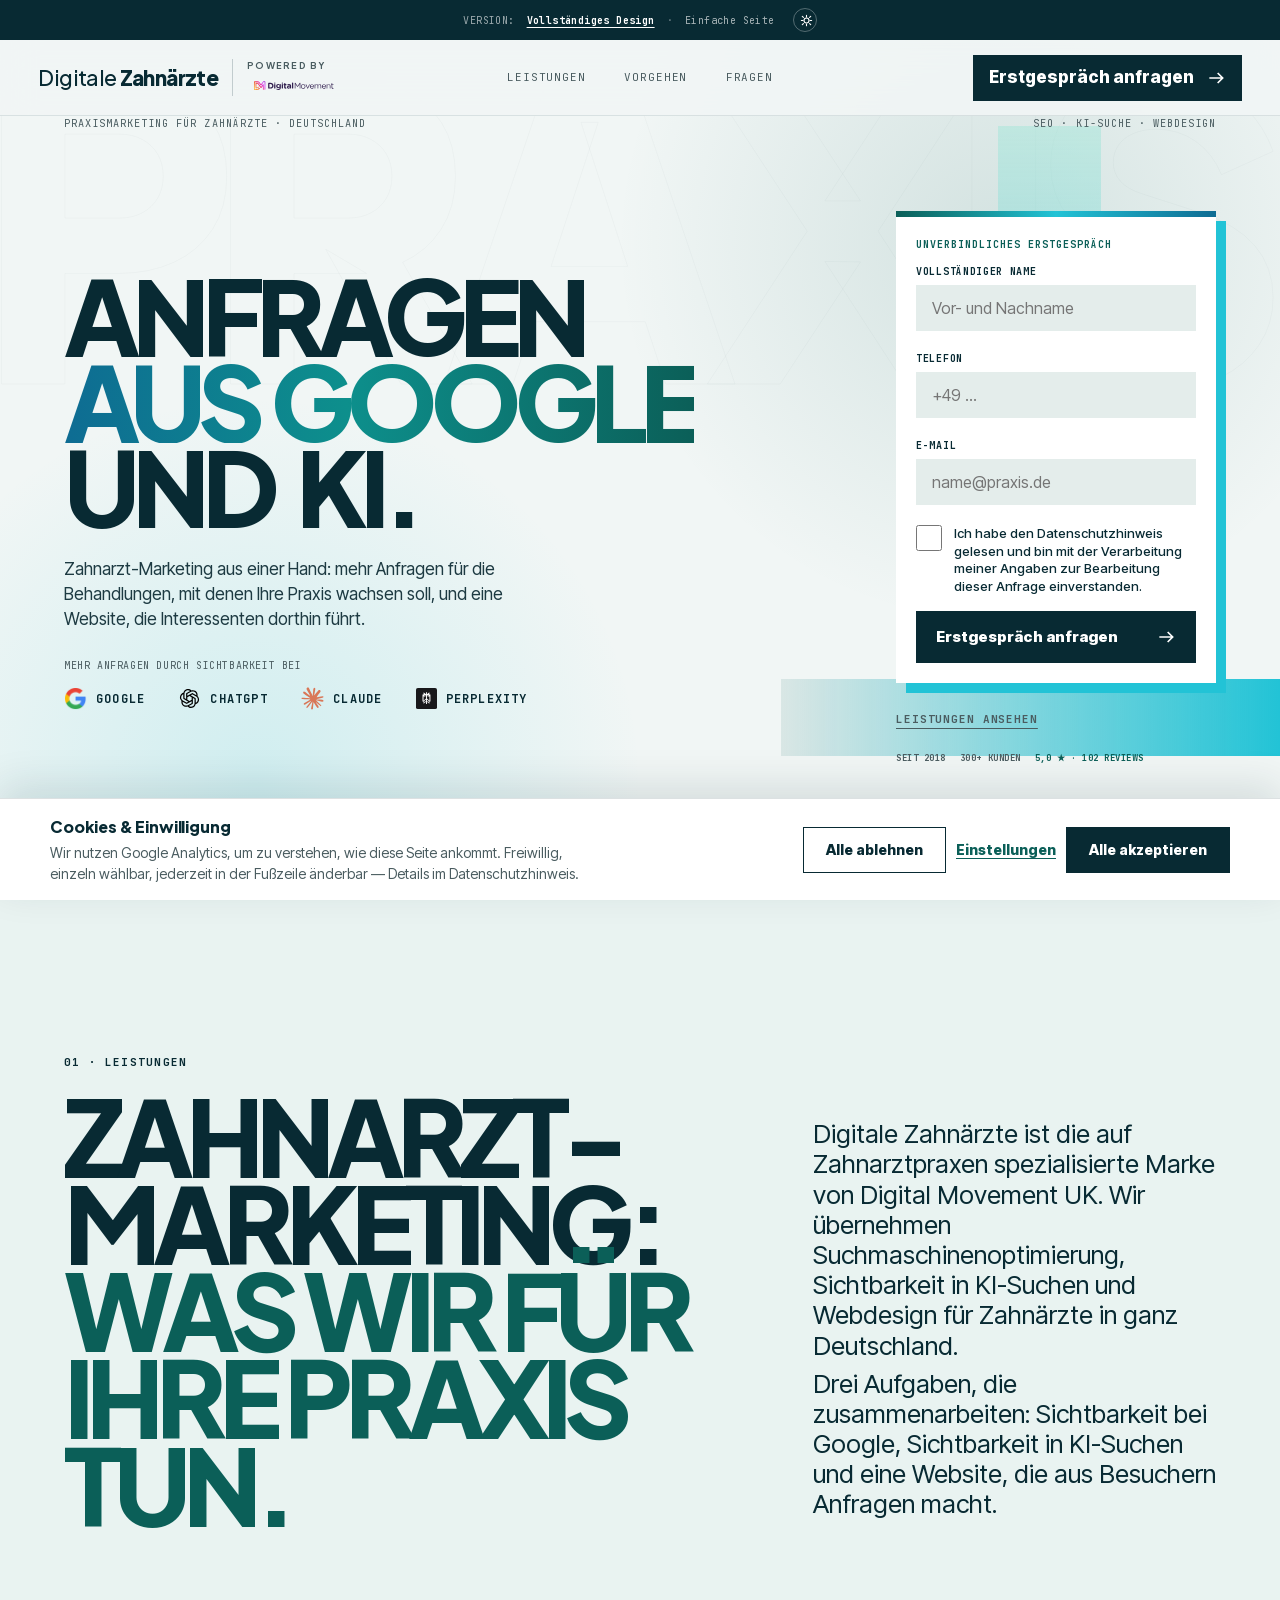
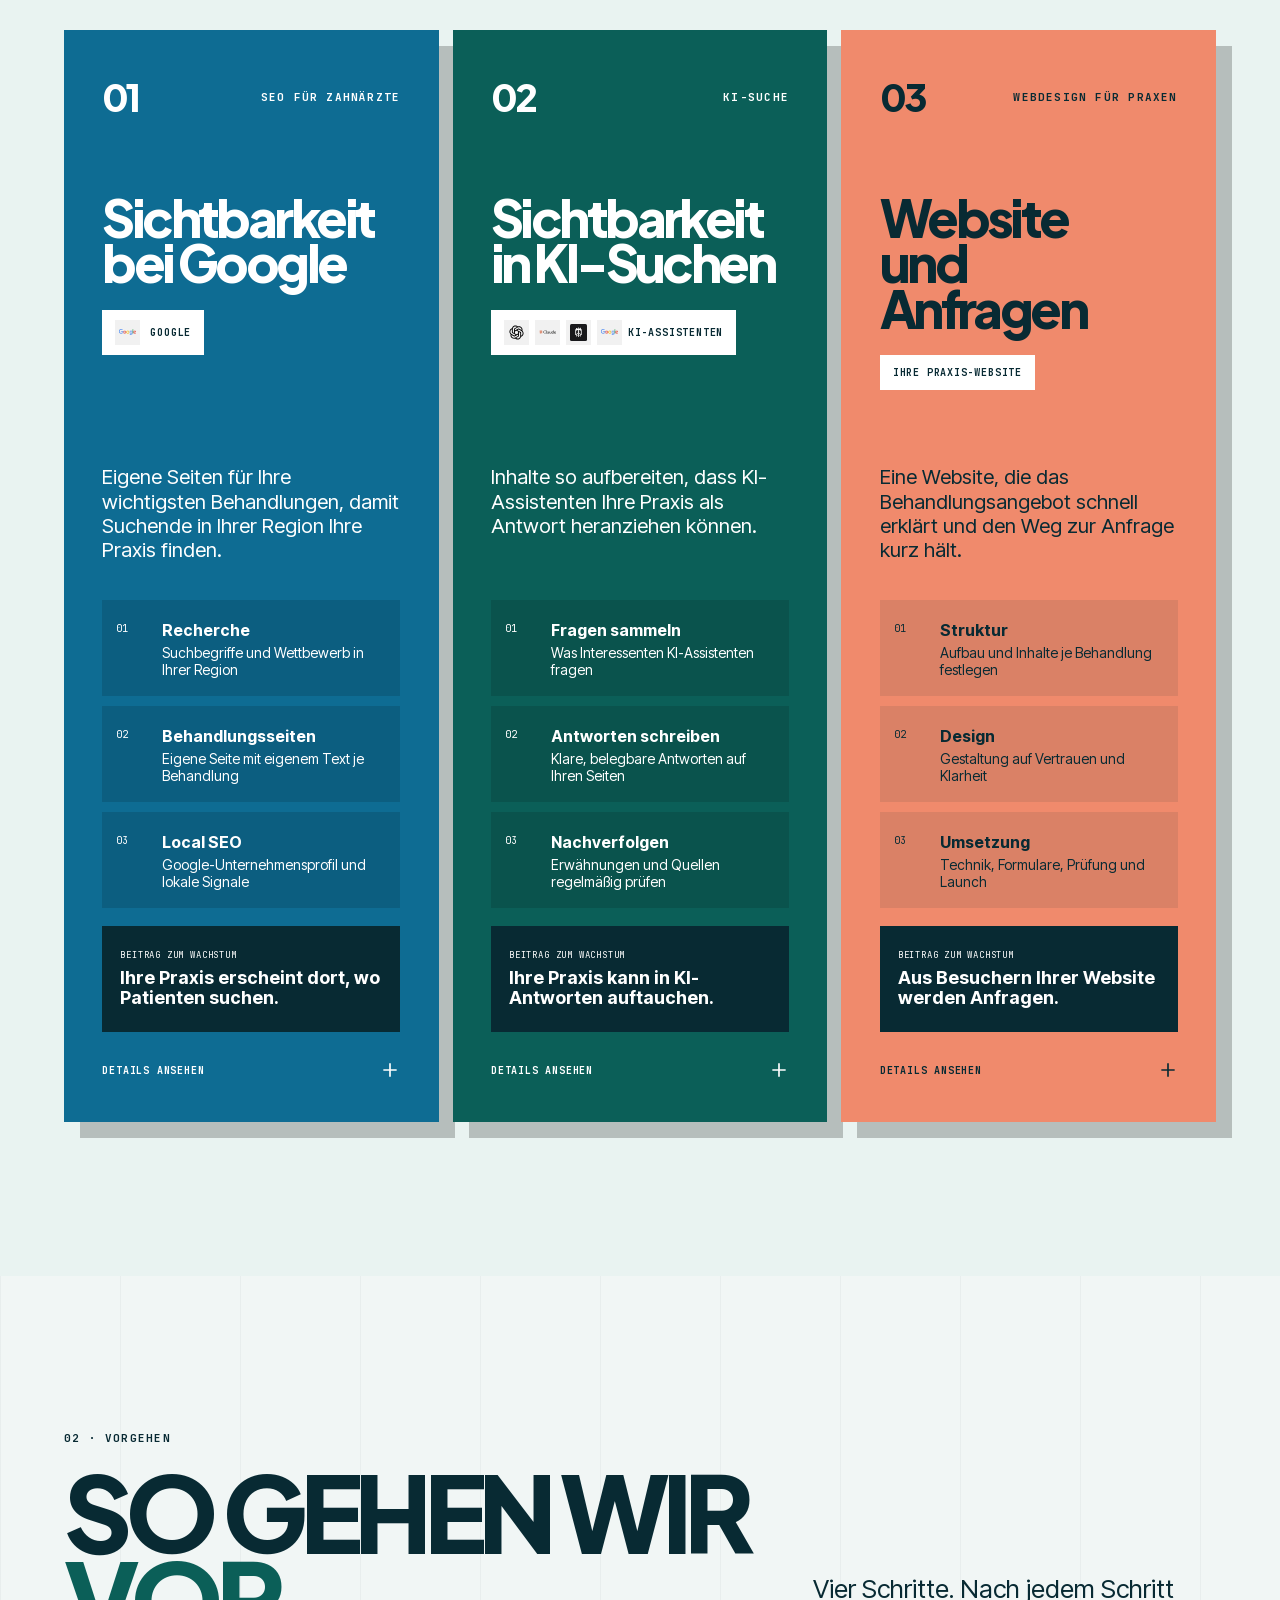
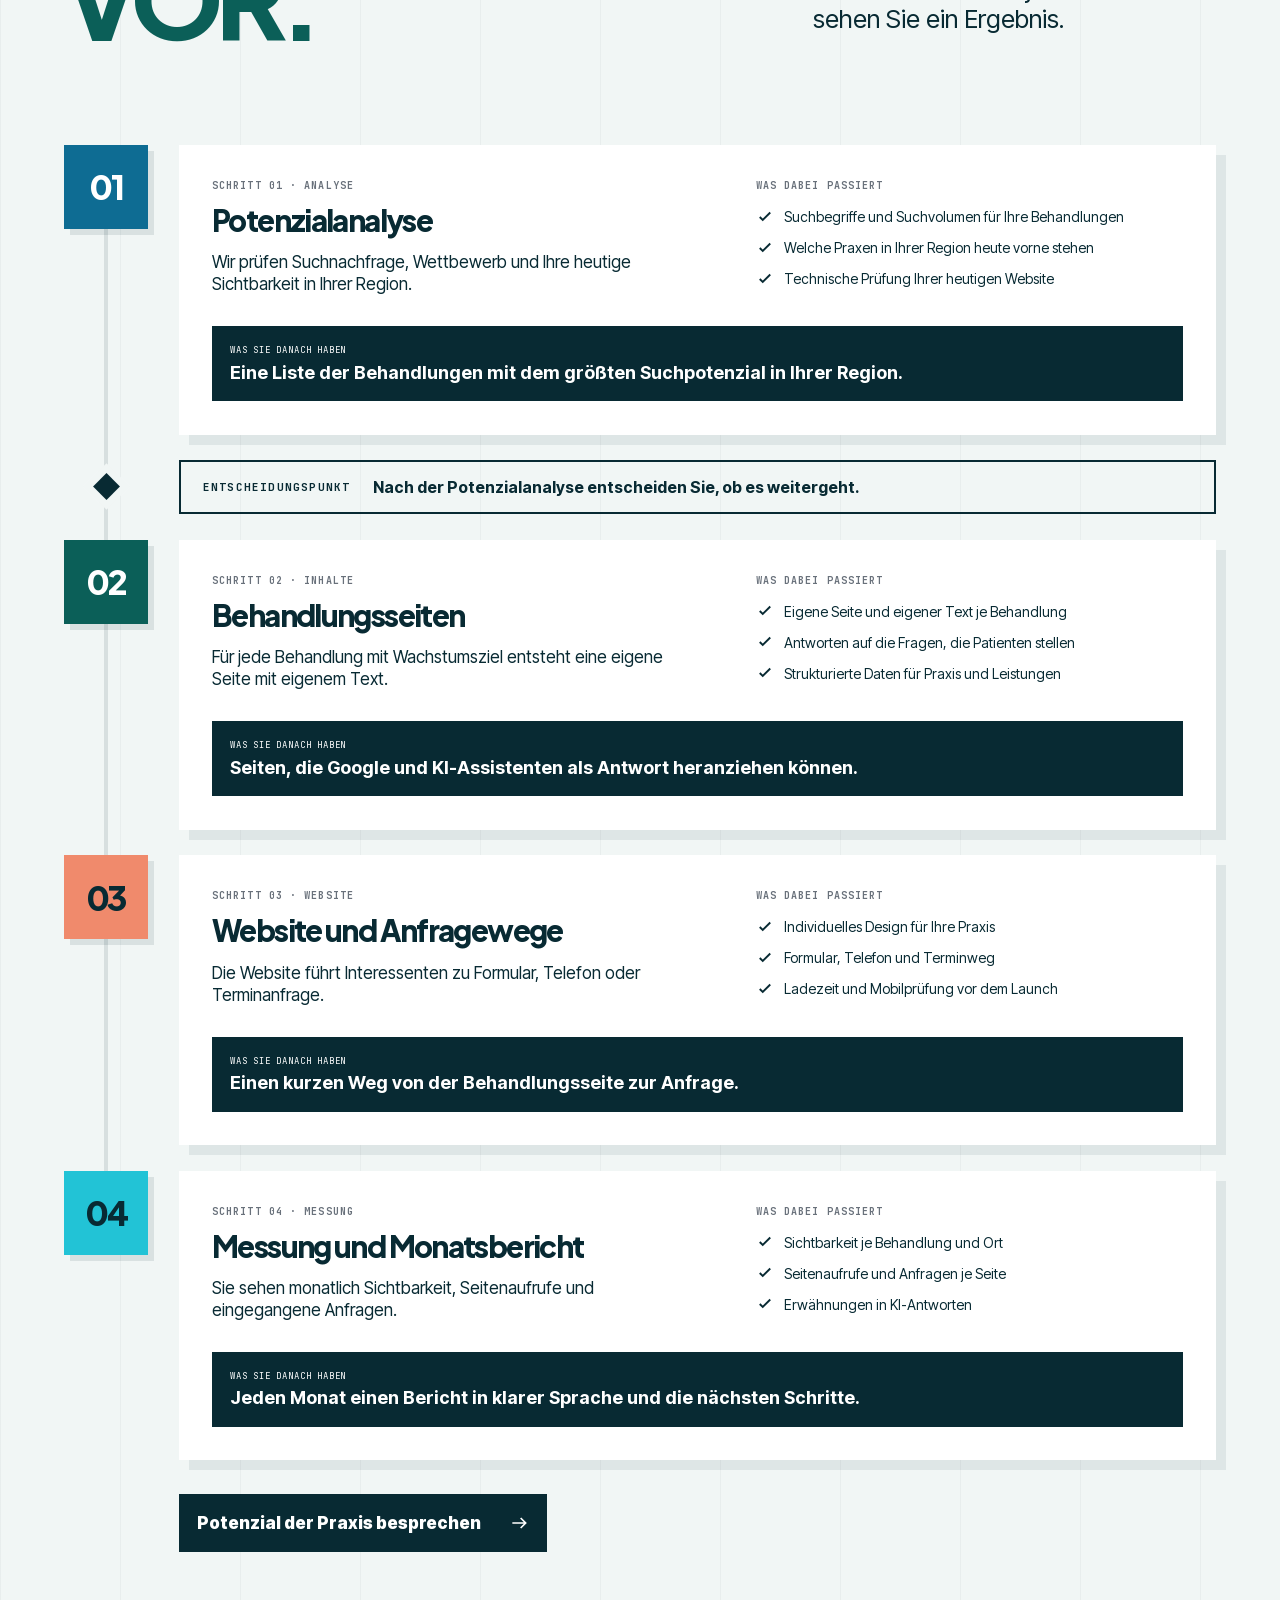
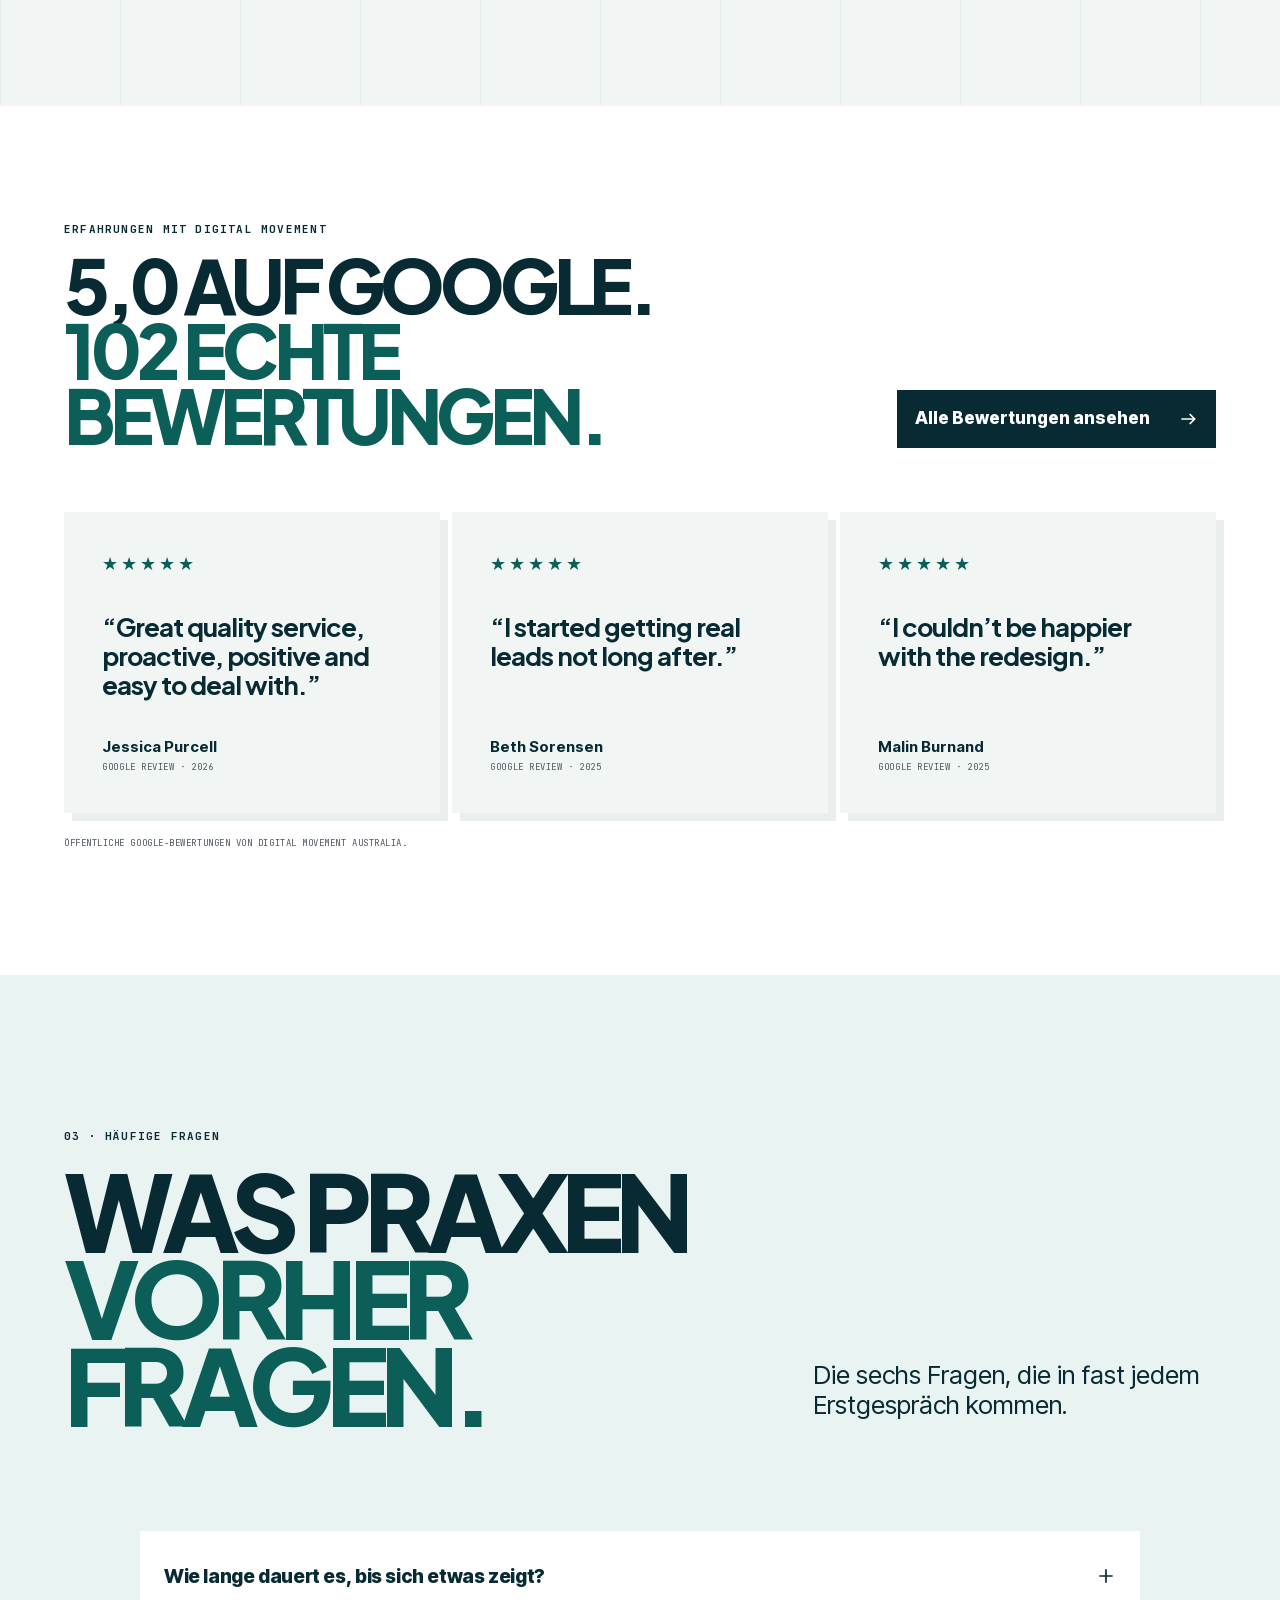
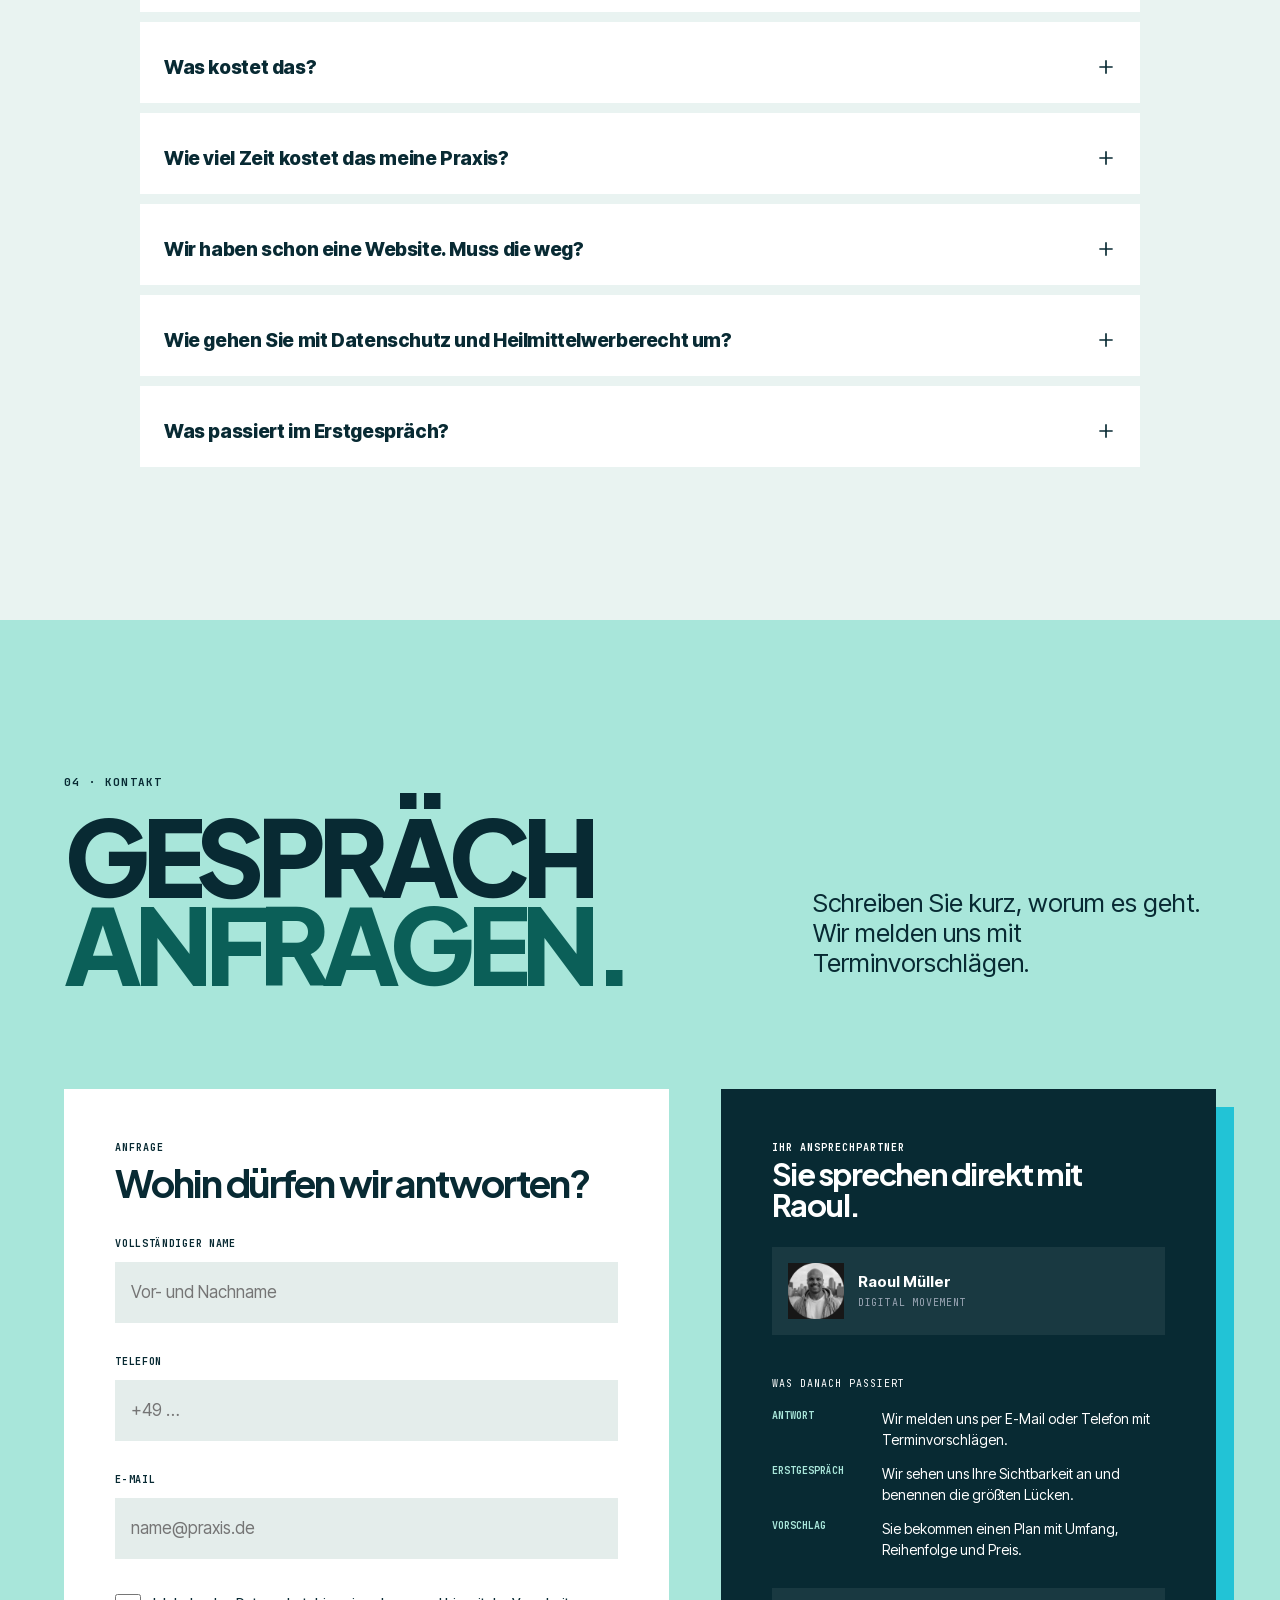
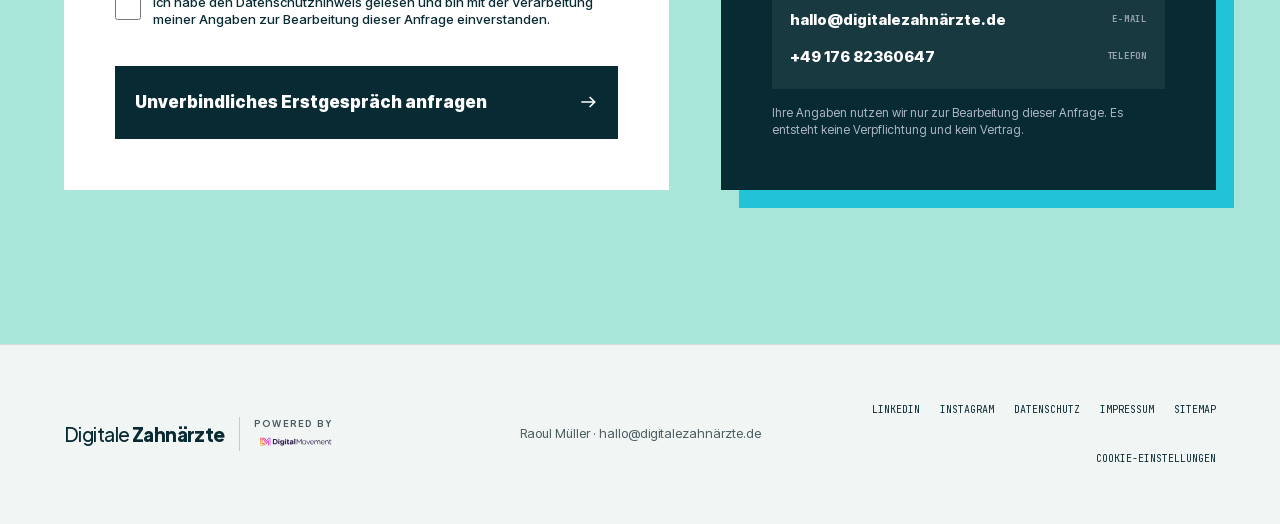
==== commit c2212757: "Fable: redesign hero layout around the embedded contact form The previous pass embedded a full conta" ====
--- a/index.html
+++ b/index.html
@@ -647,13 +647,17 @@
   text-transform: uppercase;
 }
 
+/* Two pillars of near-equal height (headline block left, form card right),
+   centred against each other. The old align-items:end was tuned for a short
+   aside (one paragraph + one button); with the full form it dumped all the
+   free space above the headline and pushed it below the fold. */
 .hero__content {
   display: grid;
-  grid-template-columns: minmax(0, 1fr) minmax(230px, 23vw);
-  align-items: end;
-  gap: clamp(30px, 6vw, 100px);
+  grid-template-columns: minmax(0, 1fr) minmax(300px, min(25vw, 420px));
+  align-items: center;
+  gap: clamp(30px, 5vw, 84px);
   margin: auto 0;
-  padding: clamp(34px, 6vh, 78px) 0;
+  padding: clamp(24px, 4vh, 56px) 0;
 }
 
 .hero__headline { margin: 0; }
@@ -701,43 +705,12 @@
   -webkit-background-clip: text;
 }
 
-.hero__aside { padding-bottom: clamp(3px, 0.8vw, 12px); }
-
-.hero__aside p {
-  max-width: 330px;
-  margin: 0 0 28px;
-  color: var(--aside-muted);
-  font-size: clamp(18px, 1.5vw, 25px);
-  line-height: 1.22;
-}
-
-/* PAGE ADDITION — the full contact form embedded directly in the hero
-   (two-pillar hero pattern), sized for the narrow hero__aside column
-   rather than the wide bottom checkout layout it shares styling with. */
-.hero-form {
-  width: 100%;
-  max-width: 330px;
-  padding: 20px;
-  gap: 14px;
-  box-shadow: 0 20px 50px rgb(8 42 51 / 12%);
-}
-.hero-form .checkout-form__head,
-.hero-form .receipt-terms { display: none; }
-.hero-form input:not([type="checkbox"]),
-.hero-form textarea { min-height: 50px; font-size: 16px; }
-.hero-form .checkout-submit { min-height: 54px; font-size: 15px; }
-.hero-form .consent span { font-size: 12px; line-height: 1.4; }
-
-.hero-form__done {
-  max-width: 330px;
-  margin: 0 0 10px;
-  padding: 16px 18px;
-  background: var(--chip-bg);
-  color: var(--chip-fg);
-  font-weight: 700;
-  font-size: 15px;
-  line-height: 1.4;
-}
+.hero__aside { min-width: 0; }
+
+/* PAGE ADDITION — the hero form card's styles live directly AFTER the shared
+   .checkout-form base further down. Same specificity as the base, so the
+   variant must come later in source order to win the cascade (the earlier
+   placement here silently lost every sizing override). */
 
 .hero__cta {
   display: flex;
@@ -760,7 +733,8 @@
   display: inline-flex;
   align-items: center;
   gap: 8px;
-  margin-top: 10px;
+  /* Clears the form card's 10px offset shadow below it. */
+  margin-top: 20px;
   padding: 8px 0;
   color: var(--muted);
   font-family: var(--font-mono-stack);
@@ -807,7 +781,19 @@
    are the standard artwork, so they sit on the light hero itself. */
 .hero__headline-block {
   display: grid;
-  gap: clamp(26px, 3.4vh, 44px);
+  gap: clamp(20px, 3vh, 36px);
+}
+
+/* PAGE ADDITION — the lead paragraph sits under the H1 (left pillar), not in
+   the form column: the classic lead-gen hero order (headline, support copy,
+   trust logos | form), and it keeps the form column short enough that the
+   whole hero clears a 1366×768 fold. */
+.hero__lead {
+  max-width: 46ch;
+  margin: 0;
+  color: var(--aside-muted);
+  font-size: clamp(17px, 1.35vw, 21px);
+  line-height: 1.45;
 }
 
 .hero__platforms {
@@ -1643,6 +1629,73 @@
 .checkout-submit:hover { background: var(--violet); }
 .checkout-submit:disabled { cursor: wait; opacity: 0.65; }
 
+/* PAGE ADDITION — the hero's two-pillar form card. Variant of .checkout-form,
+   deliberately placed AFTER the shared base: equal specificity, so only
+   source order lets the compact sizing win. The card speaks the hero's own
+   language — the same violet→pink→blue rule as .hero::after runs along its
+   top edge, and the offset shadow in --pink matches .checkout-receipt and
+   .confirmation (no soft SaaS drop-shadow; the site's shadows are hard).
+   The card stays white in both themes (forms stay light site-wide), so its
+   text is pinned to --ink rather than inheriting the hero's --on-chrome,
+   which is white in dark mode. */
+.hero-form {
+  position: relative;
+  width: 100%;
+  padding: 26px 20px 20px;
+  gap: 12px;
+  box-shadow: 10px 10px 0 var(--pink);
+  color: var(--ink);
+  text-align: left;
+}
+
+.hero-form::before,
+.hero-form__done::before {
+  position: absolute;
+  top: 0;
+  right: 0;
+  left: 0;
+  height: 6px;
+  background: linear-gradient(90deg, var(--violet), var(--pink), var(--blue));
+  content: "";
+}
+
+.hero-form__head {
+  margin: 0;
+  color: var(--violet);
+  font-family: var(--font-mono-stack);
+  font-size: 10px;
+  font-weight: 700;
+  letter-spacing: 0.1em;
+  text-transform: uppercase;
+}
+
+.hero-form label:not(.consent) { gap: 6px; }
+
+.hero-form input:not([type="checkbox"]) { min-height: 46px; font-size: 16px; }
+
+.hero-form .consent { margin-top: 0; }
+
+.hero-form .checkout-submit { min-height: 52px; margin-top: 2px; font-size: 15px; }
+
+/* Post-submit confirmation in the same card language as the form it
+   replaces (chip colours: ink card in light theme, white card in dark). */
+.hero-form__done {
+  position: relative;
+  margin: 0;
+  padding: 24px 20px 20px;
+  background: var(--chip-bg);
+  box-shadow: 10px 10px 0 var(--pink);
+  color: var(--chip-fg);
+  font-size: 15px;
+  font-weight: 700;
+  line-height: 1.45;
+}
+
+/* White card inside a dark hero: the dark theme's base focus ring (--pink)
+   would sit on white here, so use the alternate ring — same handling as the
+   checkout section gets in dark mode. */
+[data-theme="dark"] .hero-form :focus-visible { outline-color: var(--focus-alt); }
+
 .checkout-receipt {
   background: var(--ink);
   box-shadow: 18px 18px 0 var(--pink);
@@ -2059,6 +2112,10 @@
   animation: aside-in 720ms var(--ease) 500ms both;
 }
 
+/* The lead paragraph used to ride the aside's entrance; in the headline
+   column it gets the same fade-up beat, timed after the H1 lines land. */
+.hero__lead { animation: fade-up 700ms var(--ease) 380ms both; }
+
 @keyframes aside-in {
   from { opacity: 0; transform: translateX(30px); }
   to { opacity: 1; transform: none; }
@@ -2150,12 +2207,16 @@
 
   .hero__aside { display: grid; justify-items: center; padding: 0; }
 
-  .hero__aside p { max-width: 310px; margin-bottom: 22px; font-size: 18px; }
+  .hero__lead { max-width: 340px; font-size: 17px; }
 
   .hero__cta { width: min(100%, 300px); }
 
   .hero-form,
-  .hero-form__done { width: 100%; max-width: 400px; }
+  .hero-form__done {
+    width: 100%;
+    max-width: 400px;
+    box-shadow: 8px 8px 0 var(--pink);
+  }
 
   .hero__proofline { justify-content: center; margin-top: 14px; text-align: center; }
 
@@ -2665,6 +2726,8 @@
             <div class="hero__line"><span style="--line-delay:220ms">UND KI.</span></div>
           </h1>
 
+          <p class="hero__lead">Zahnarzt-Marketing aus einer Hand: mehr Anfragen für die Behandlungen, mit denen Ihre Praxis wachsen soll, und eine Website, die Interessenten dorthin führt.</p>
+
           <div class="hero__platforms">
             <span class="hero__platforms-label">Mehr Anfragen durch Sichtbarkeit bei</span>
             <span class="hero__platforms-list">
@@ -2677,9 +2740,9 @@
         </div>
 
         <div class="hero__aside">
-          <p>Zahnarzt-Marketing aus einer Hand: mehr Anfragen für die Behandlungen, mit denen Ihre Praxis wachsen soll, und eine Website, die Interessenten dorthin führt.</p>
-
           <form class="checkout-form hero-form" id="hero-lead-form" novalidate>
+            <p class="hero-form__head">Unverbindliches Erstgespräch</p>
+
             <label class="hp-field" aria-hidden="true">
               Firma-Website
               <input type="text" name="company_website" tabindex="-1" autocomplete="off">
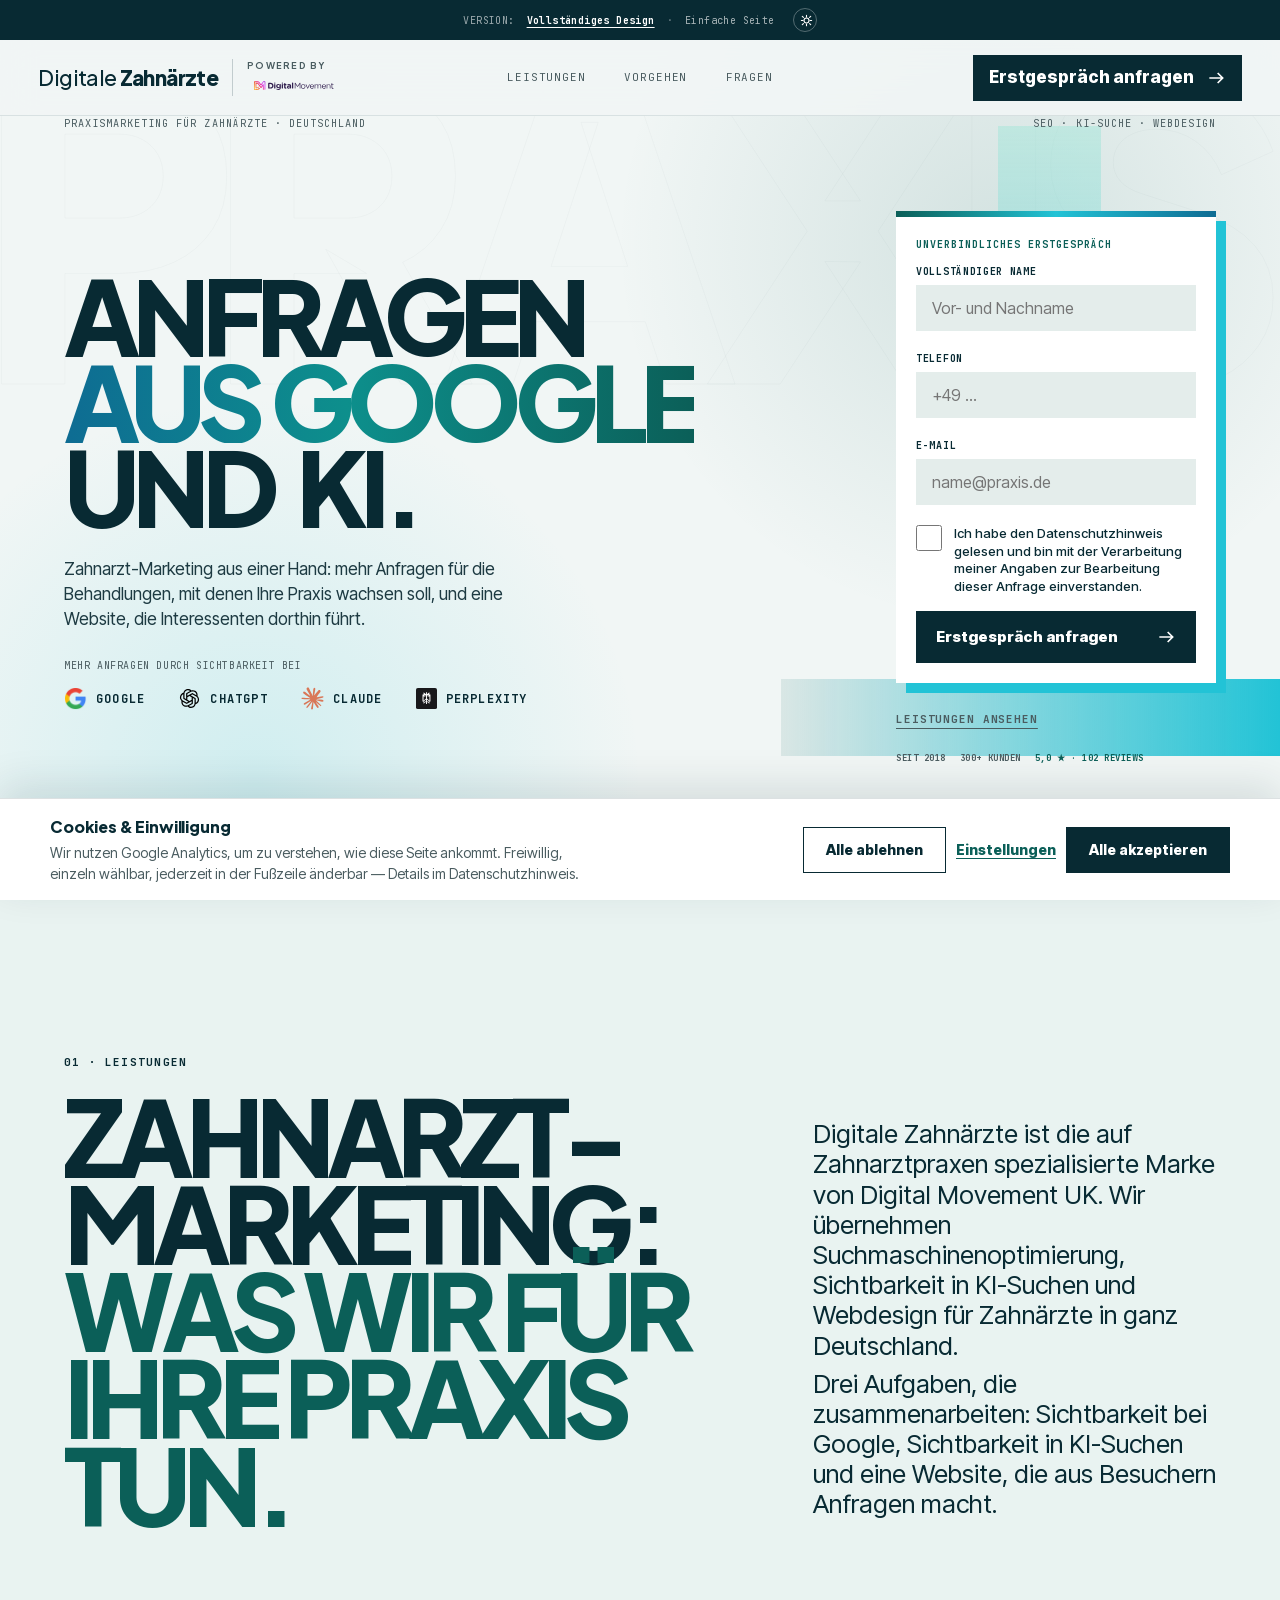
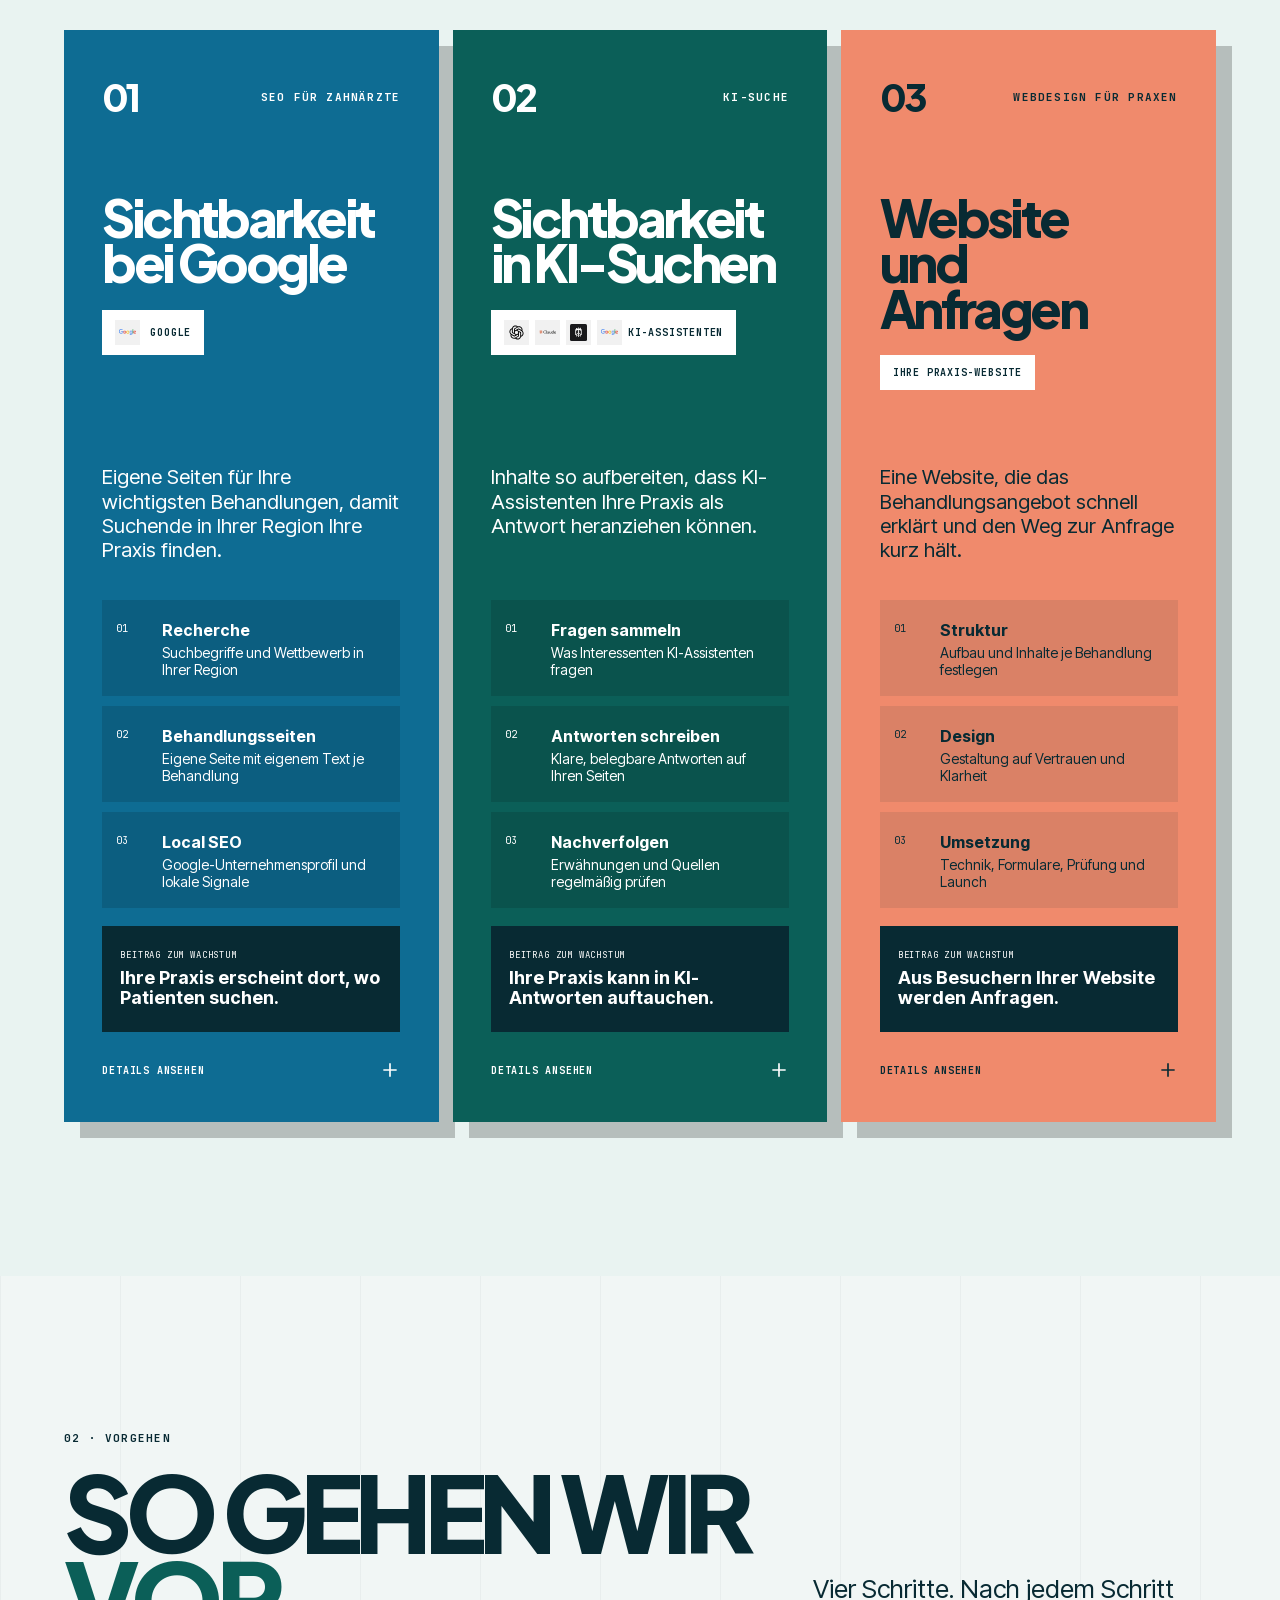
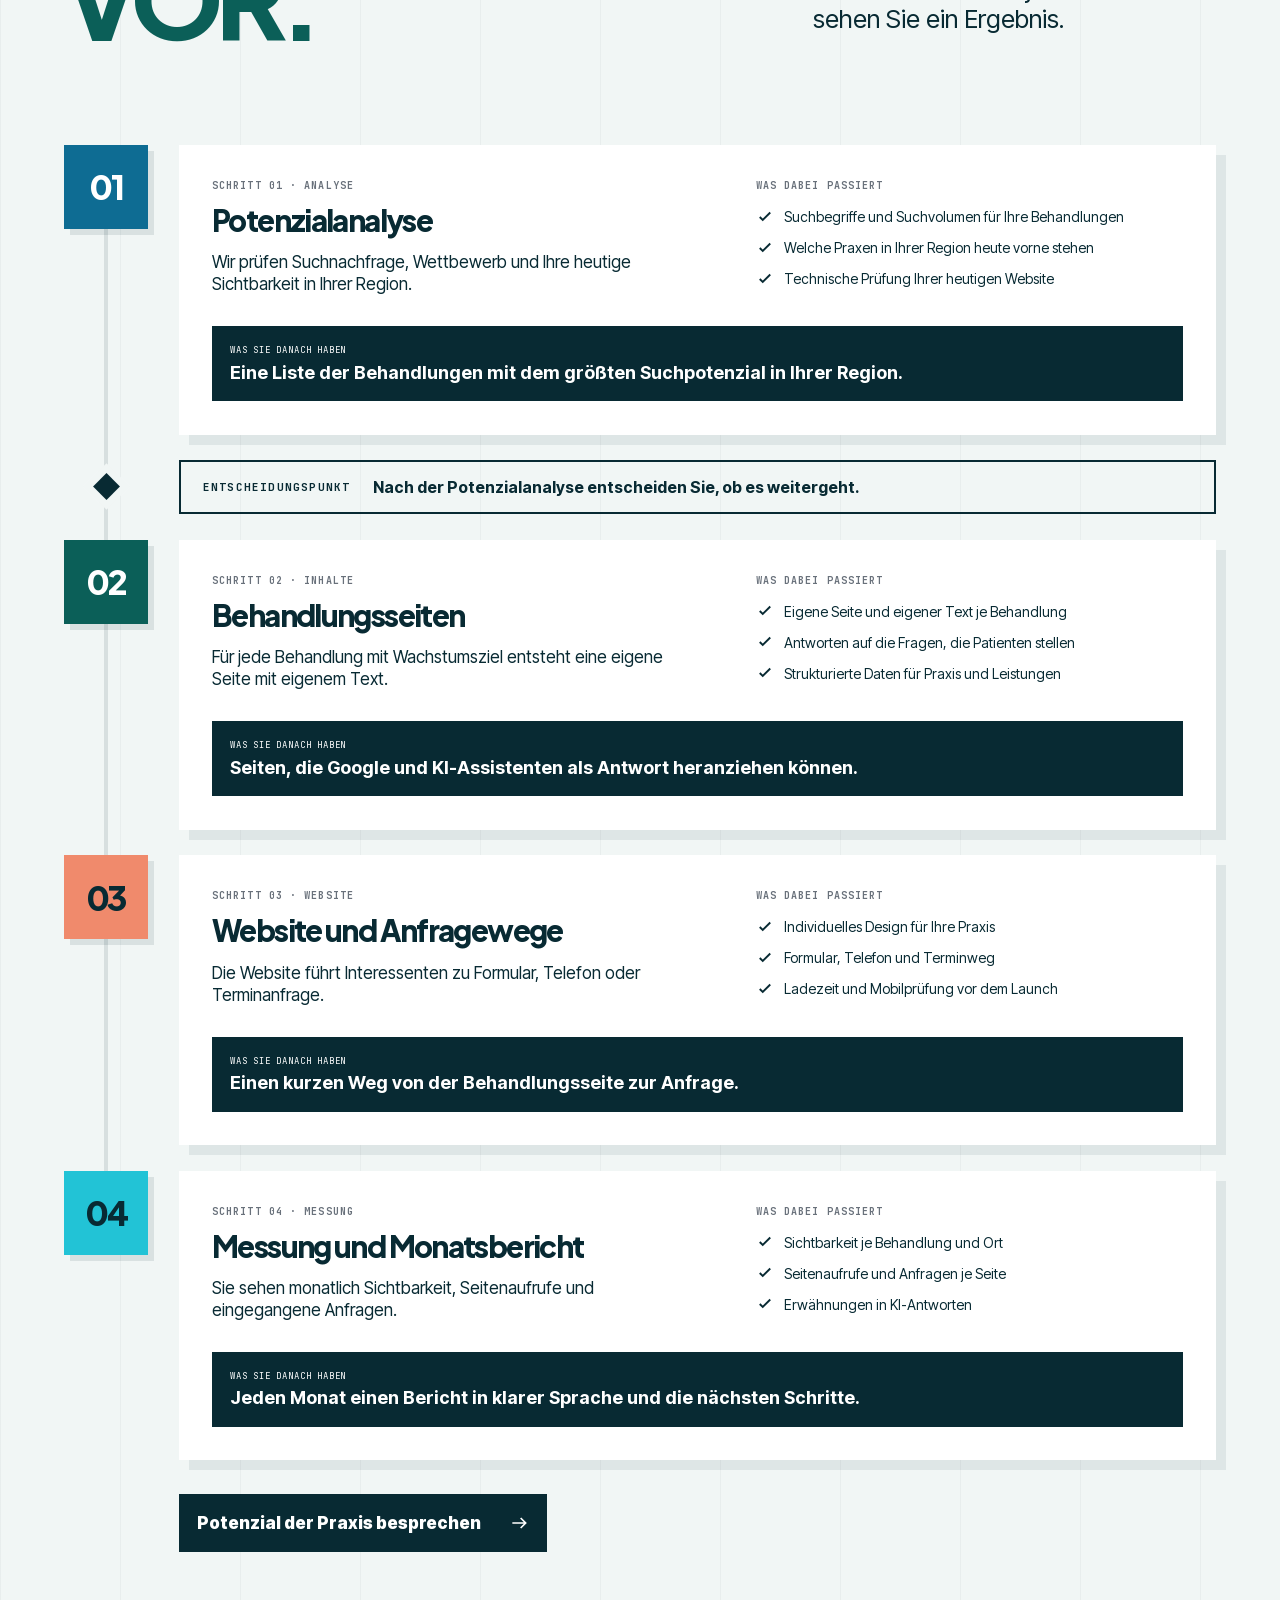
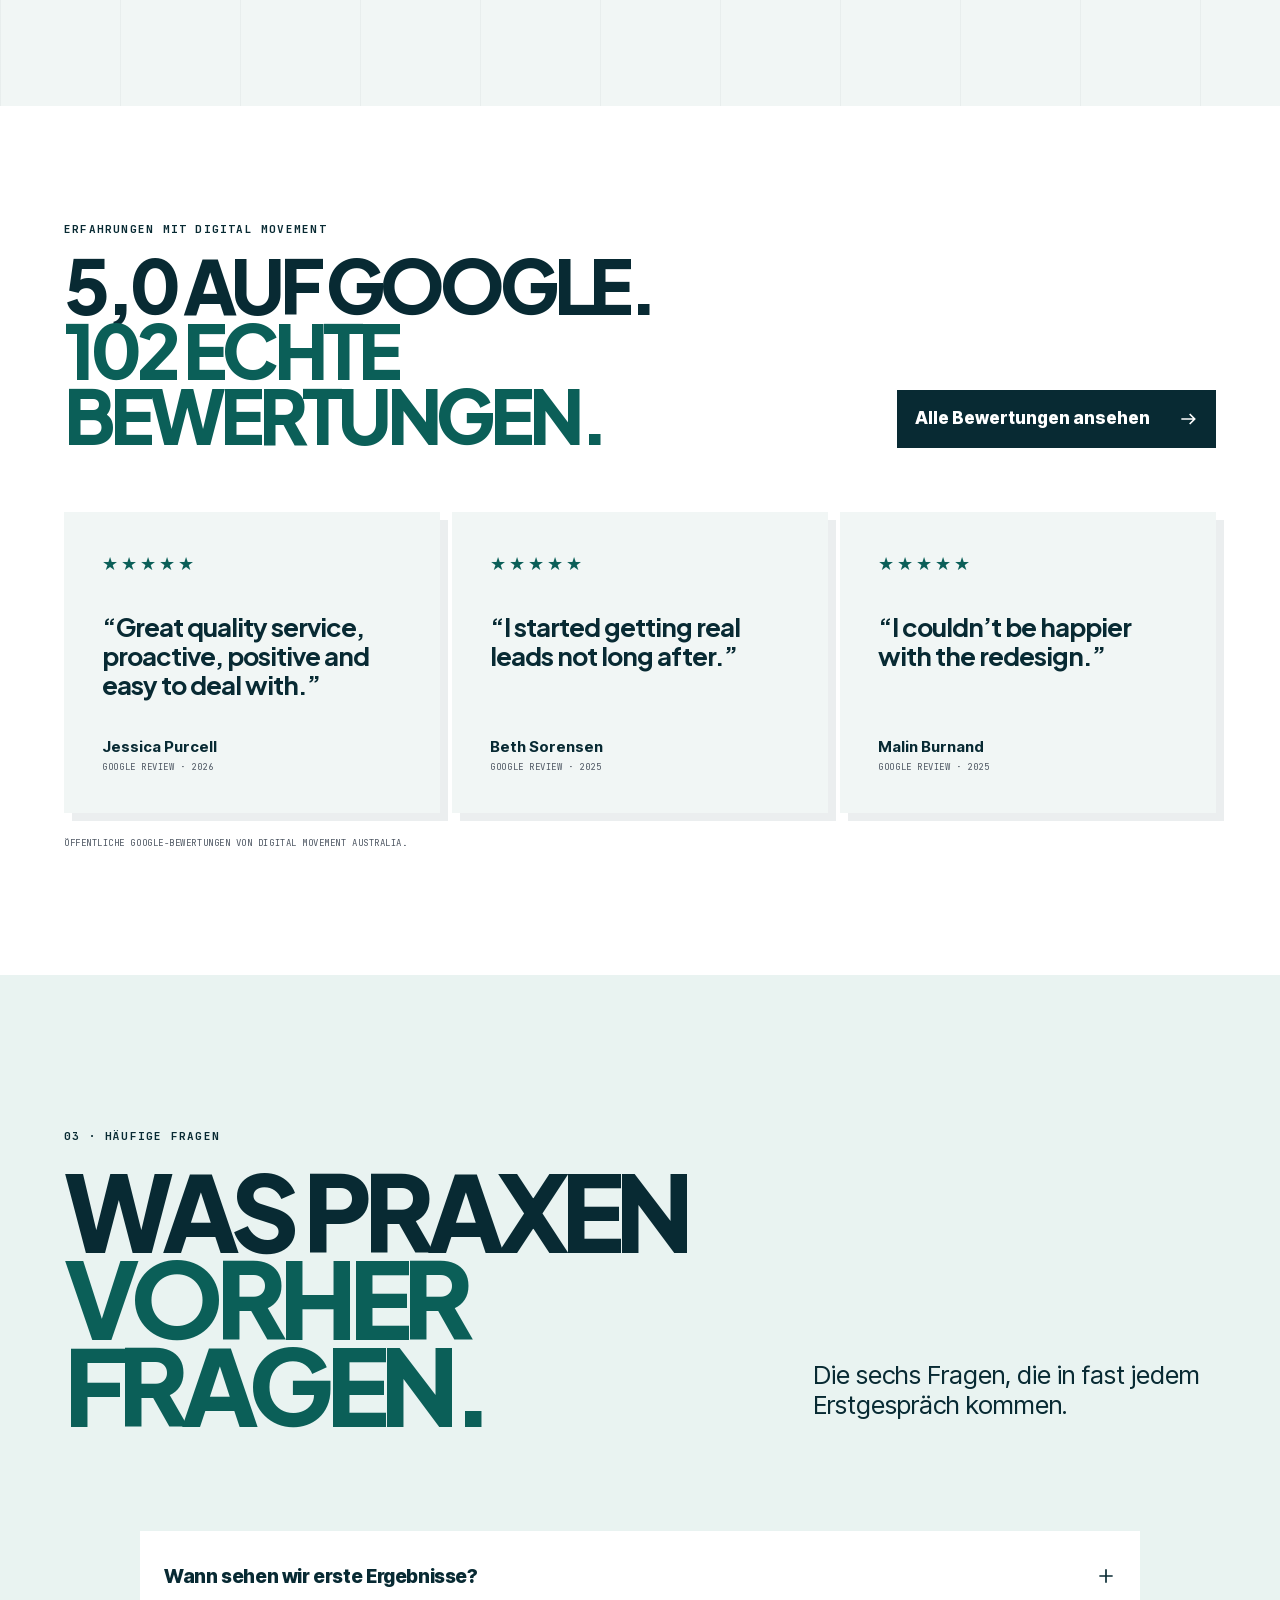
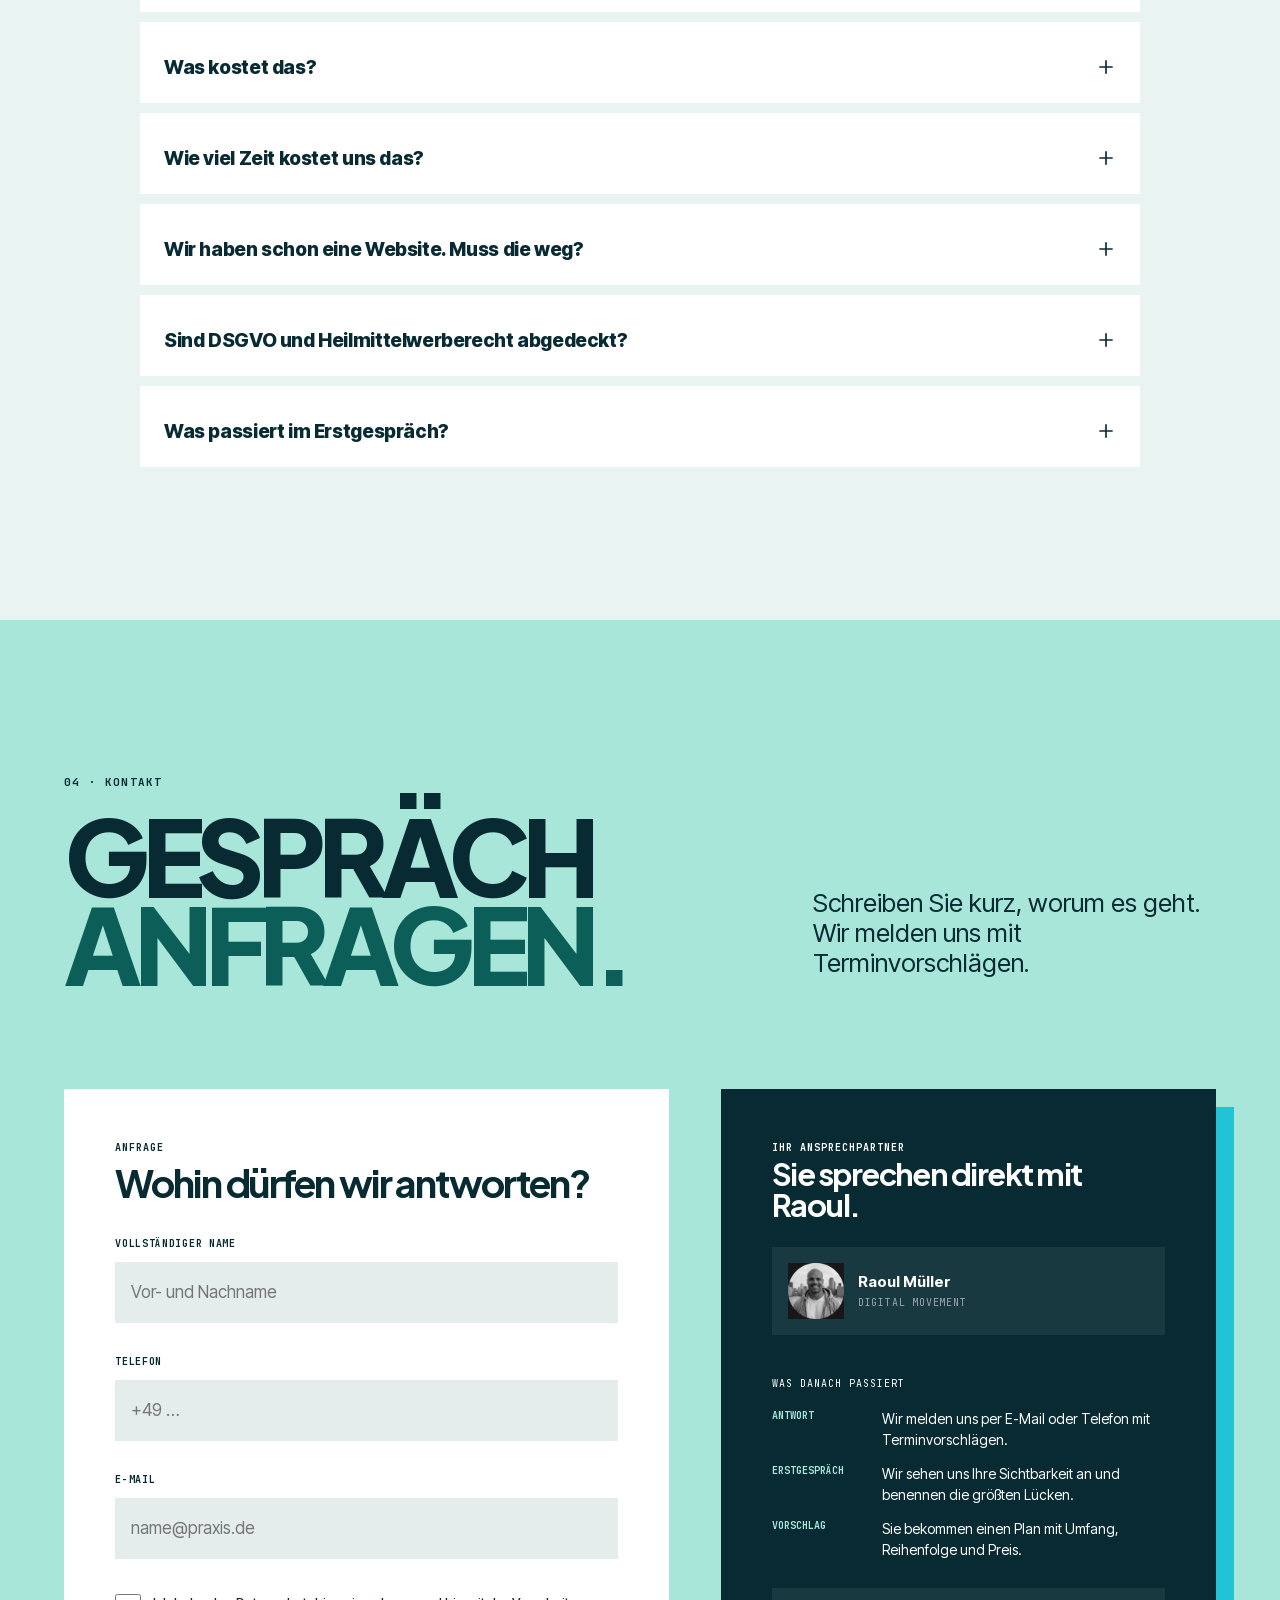
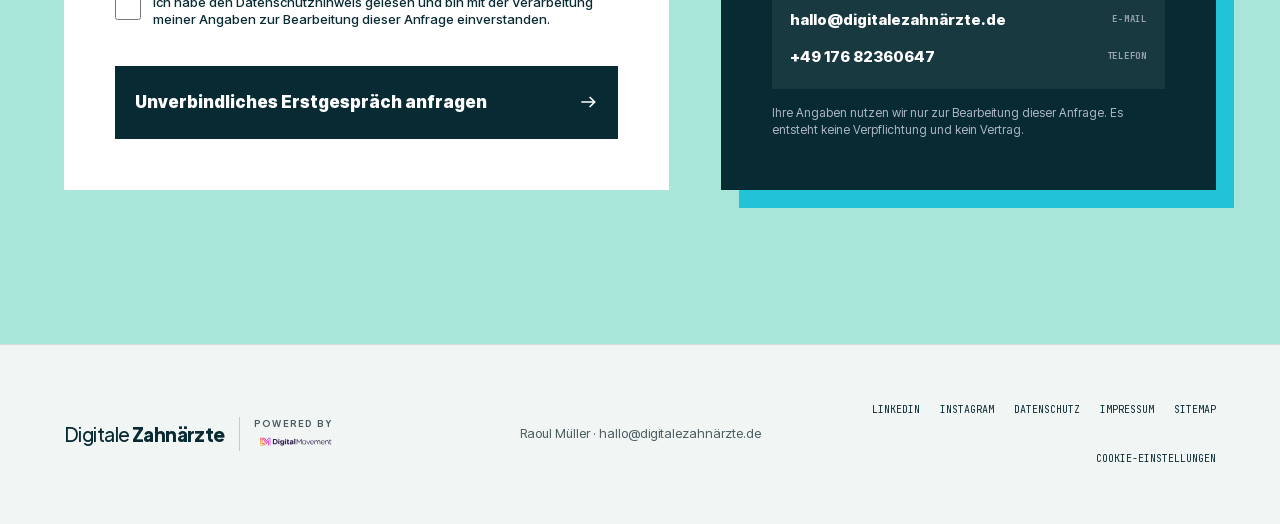
==== commit 0256450c: "FAQ beider Versionen zusammengefuehrt Beide Seiten hatten dieselben sechs Themen in unterschiedliche" ====
--- a/index.html
+++ b/index.html
@@ -3146,11 +3146,11 @@
 
       <div class="faq-item" data-reveal>
         <h3 class="faq-question"><button type="button" class="accordion-trigger" aria-expanded="false" aria-controls="faq-1">
-          <span>Wie lange dauert es, bis sich etwas zeigt?</span>
+          <span>Wann sehen wir erste Ergebnisse?</span>
           <svg aria-hidden="true" viewBox="0 0 24 24" width="20" height="20" fill="none"><path d="M12 4v16M4 12h16" stroke="currentColor" stroke-width="2"/></svg>
         </button></h3>
         <div class="accordion-panel" id="faq-1" role="region"><div>
-          <p>Erste Bewegungen bei der Sichtbarkeit zeigen sich meist innerhalb der ersten Monate. Wie schnell es geht, hängt von Wettbewerb, Standort und Ausgangslage ab. Feste Zeitpunkte oder Positionen sagen wir nicht zu.</p>
+          <p>Erste Bewegung bei der Sichtbarkeit zeigt sich meist innerhalb der ersten Monate. Wie schnell es geht, hängt von Wettbewerb, Standort und Ausgangslage ab. Feste Zeitpunkte oder Positionen sagen wir bewusst nicht zu.</p>
         </div></div>
       </div>
 
@@ -3166,11 +3166,11 @@
 
       <div class="faq-item" data-reveal style="--reveal-delay:120ms">
         <h3 class="faq-question"><button type="button" class="accordion-trigger" aria-expanded="false" aria-controls="faq-3">
-          <span>Wie viel Zeit kostet das meine Praxis?</span>
+          <span>Wie viel Zeit kostet uns das?</span>
           <svg aria-hidden="true" viewBox="0 0 24 24" width="20" height="20" fill="none"><path d="M12 4v16M4 12h16" stroke="currentColor" stroke-width="2"/></svg>
         </button></h3>
         <div class="accordion-panel" id="faq-3" role="region"><div>
-          <p>Wir brauchen ein Gespräch zum Start und danach kurze Freigaben. Recherche, Texte, Technik, Veröffentlichung und Berichte übernehmen wir.</p>
+          <p>Wenig. Am meisten am Anfang – für das Erstgespräch, die Freigabe des Plans und fachliche Rückfragen. Danach reicht in der Regel ein kurzer Abstimmungstermin pro Monat. Recherche, Texte, Technik und Berichte übernehmen wir.</p>
         </div></div>
       </div>
 
@@ -3180,17 +3180,17 @@
           <svg aria-hidden="true" viewBox="0 0 24 24" width="20" height="20" fill="none"><path d="M12 4v16M4 12h16" stroke="currentColor" stroke-width="2"/></svg>
         </button></h3>
         <div class="accordion-panel" id="faq-4" role="region"><div>
-          <p>Nicht zwingend. Wir prüfen die bestehende Website und sagen Ihnen, was sich mehr lohnt: erweitern oder neu bauen. Die Entscheidung treffen Sie.</p>
+          <p>Nicht zwingend. Wir prüfen die bestehende Website und sagen Ihnen, was sich mehr lohnt: erweitern oder neu bauen. Neu gebaut wird nur, wenn Reparieren unterm Strich teurer wäre – und das sagen wir Ihnen, bevor Kosten entstehen.</p>
         </div></div>
       </div>
 
       <div class="faq-item" data-reveal style="--reveal-delay:240ms">
         <h3 class="faq-question"><button type="button" class="accordion-trigger" aria-expanded="false" aria-controls="faq-5">
-          <span>Wie gehen Sie mit Datenschutz und Heilmittelwerberecht um?</span>
+          <span>Sind DSGVO und Heilmittelwerberecht abgedeckt?</span>
           <svg aria-hidden="true" viewBox="0 0 24 24" width="20" height="20" fill="none"><path d="M12 4v16M4 12h16" stroke="currentColor" stroke-width="2"/></svg>
         </button></h3>
         <div class="accordion-panel" id="faq-5" role="region"><div>
-          <p>Texte bleiben sachlich und ohne Heilversprechen. Formulare, Einwilligungen und Tracking richten wir nach DSGVO ein. Vor der Veröffentlichung sehen Sie jede Seite.</p>
+          <p>Texte bleiben sachlich und ohne Heilversprechen. Formulare, Einwilligungen und Tracking richten wir nach DSGVO ein. Vor der Veröffentlichung sehen Sie jede Seite. Die abschließende rechtliche Prüfung ersetzt das nicht – die gehört in anwaltliche Hände.</p>
         </div></div>
       </div>
 
@@ -3200,7 +3200,7 @@
           <svg aria-hidden="true" viewBox="0 0 24 24" width="20" height="20" fill="none"><path d="M12 4v16M4 12h16" stroke="currentColor" stroke-width="2"/></svg>
         </button></h3>
         <div class="accordion-panel" id="faq-6" role="region"><div>
-          <p>Wir sehen uns Ihre heutige Sichtbarkeit an, benennen die größten Lücken und sagen Ihnen, welche Behandlungen wir zuerst angehen würden. Danach entscheiden Sie, ob Sie weitermachen möchten.</p>
+          <p>Wir sehen uns Ihre heutige Sichtbarkeit an, benennen die größten Lücken und sagen Ihnen, welche Behandlungen wir zuerst angehen würden. Verkauft wird dabei nichts – Sie entscheiden danach, ob es weitergeht.</p>
         </div></div>
       </div>
 
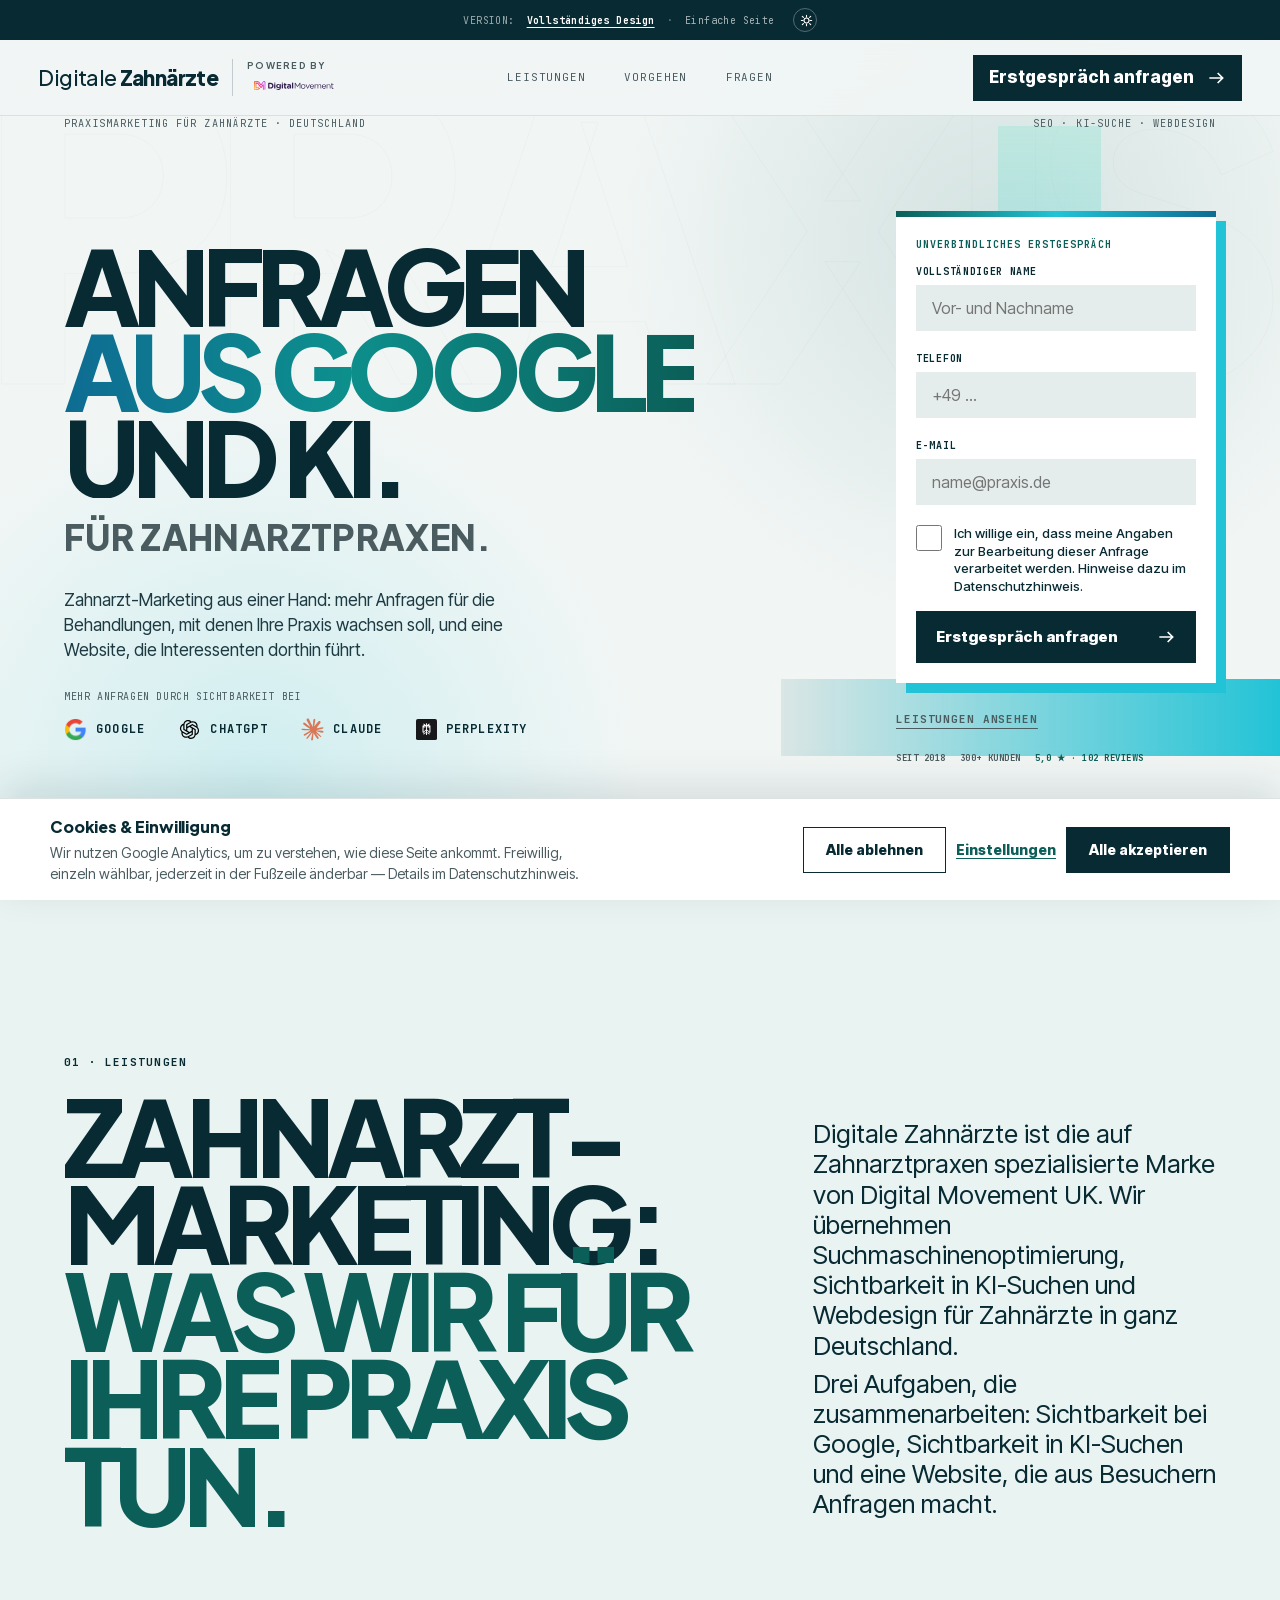
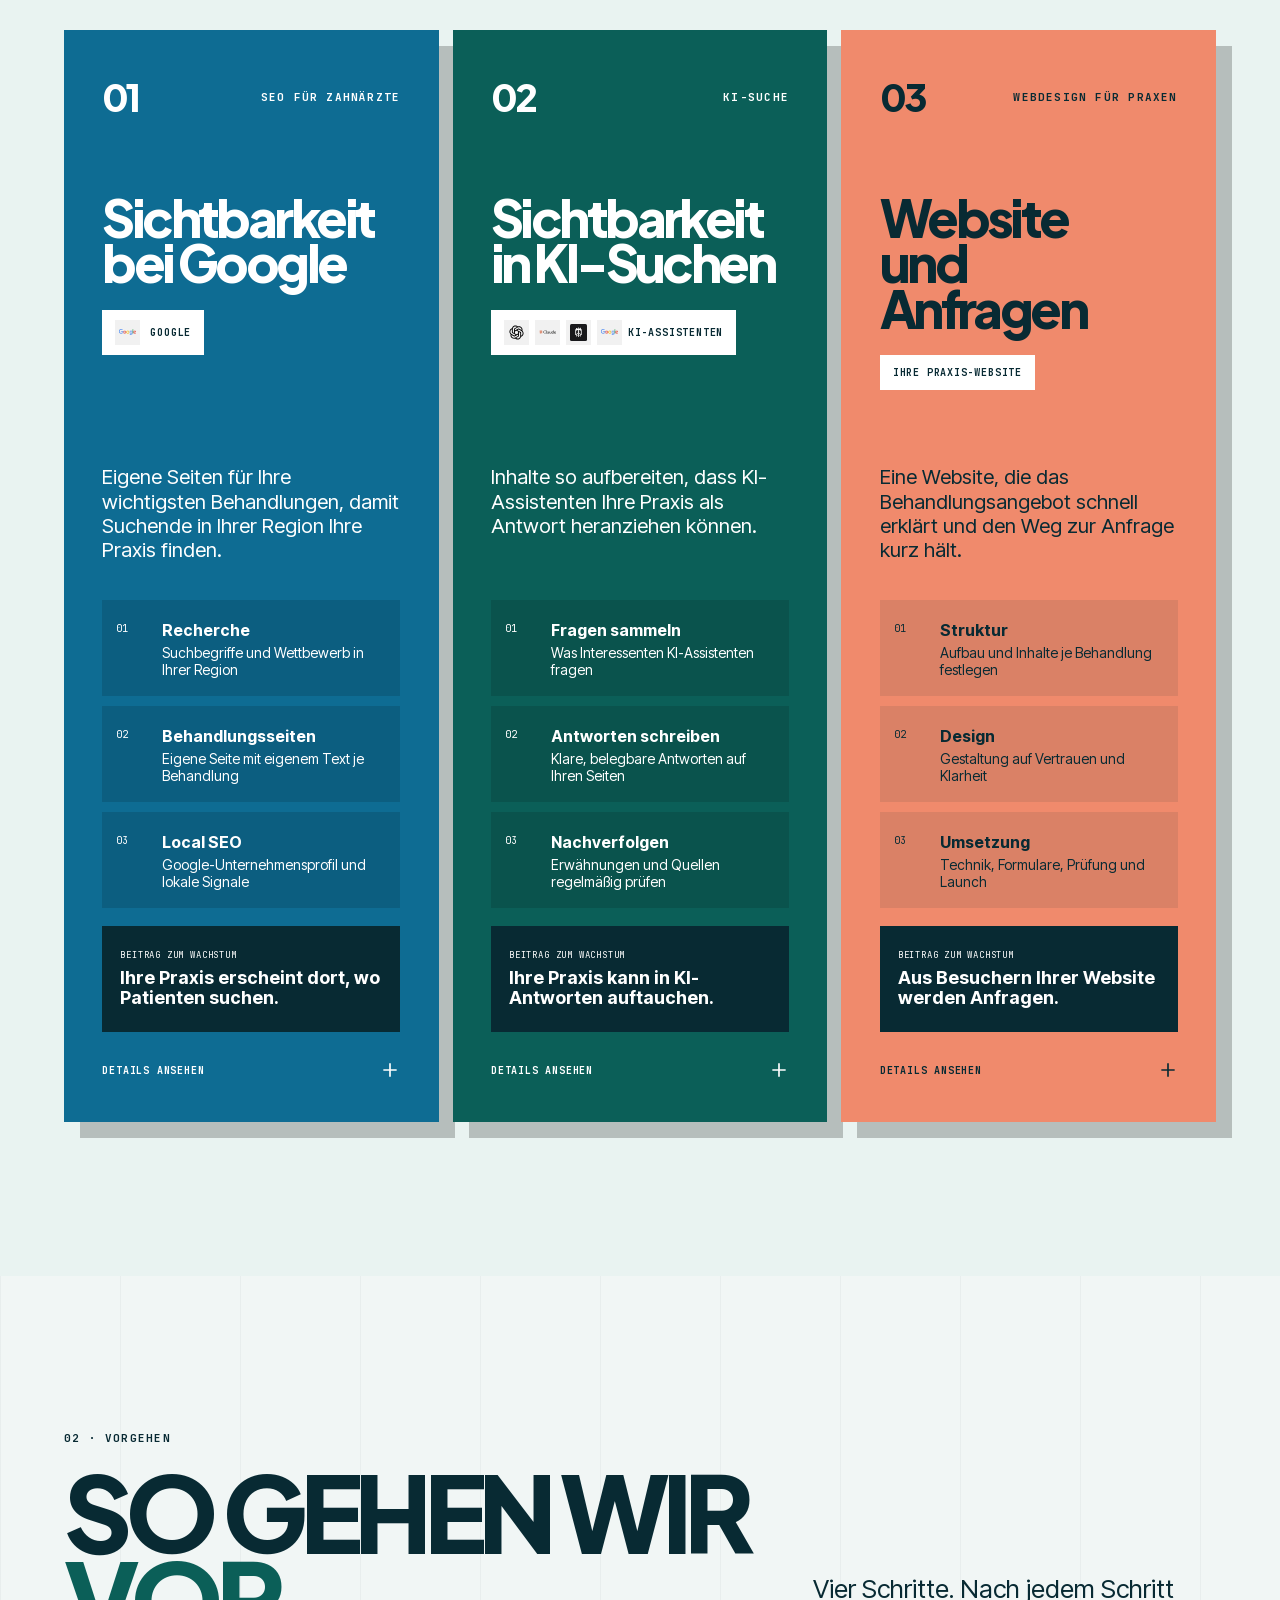
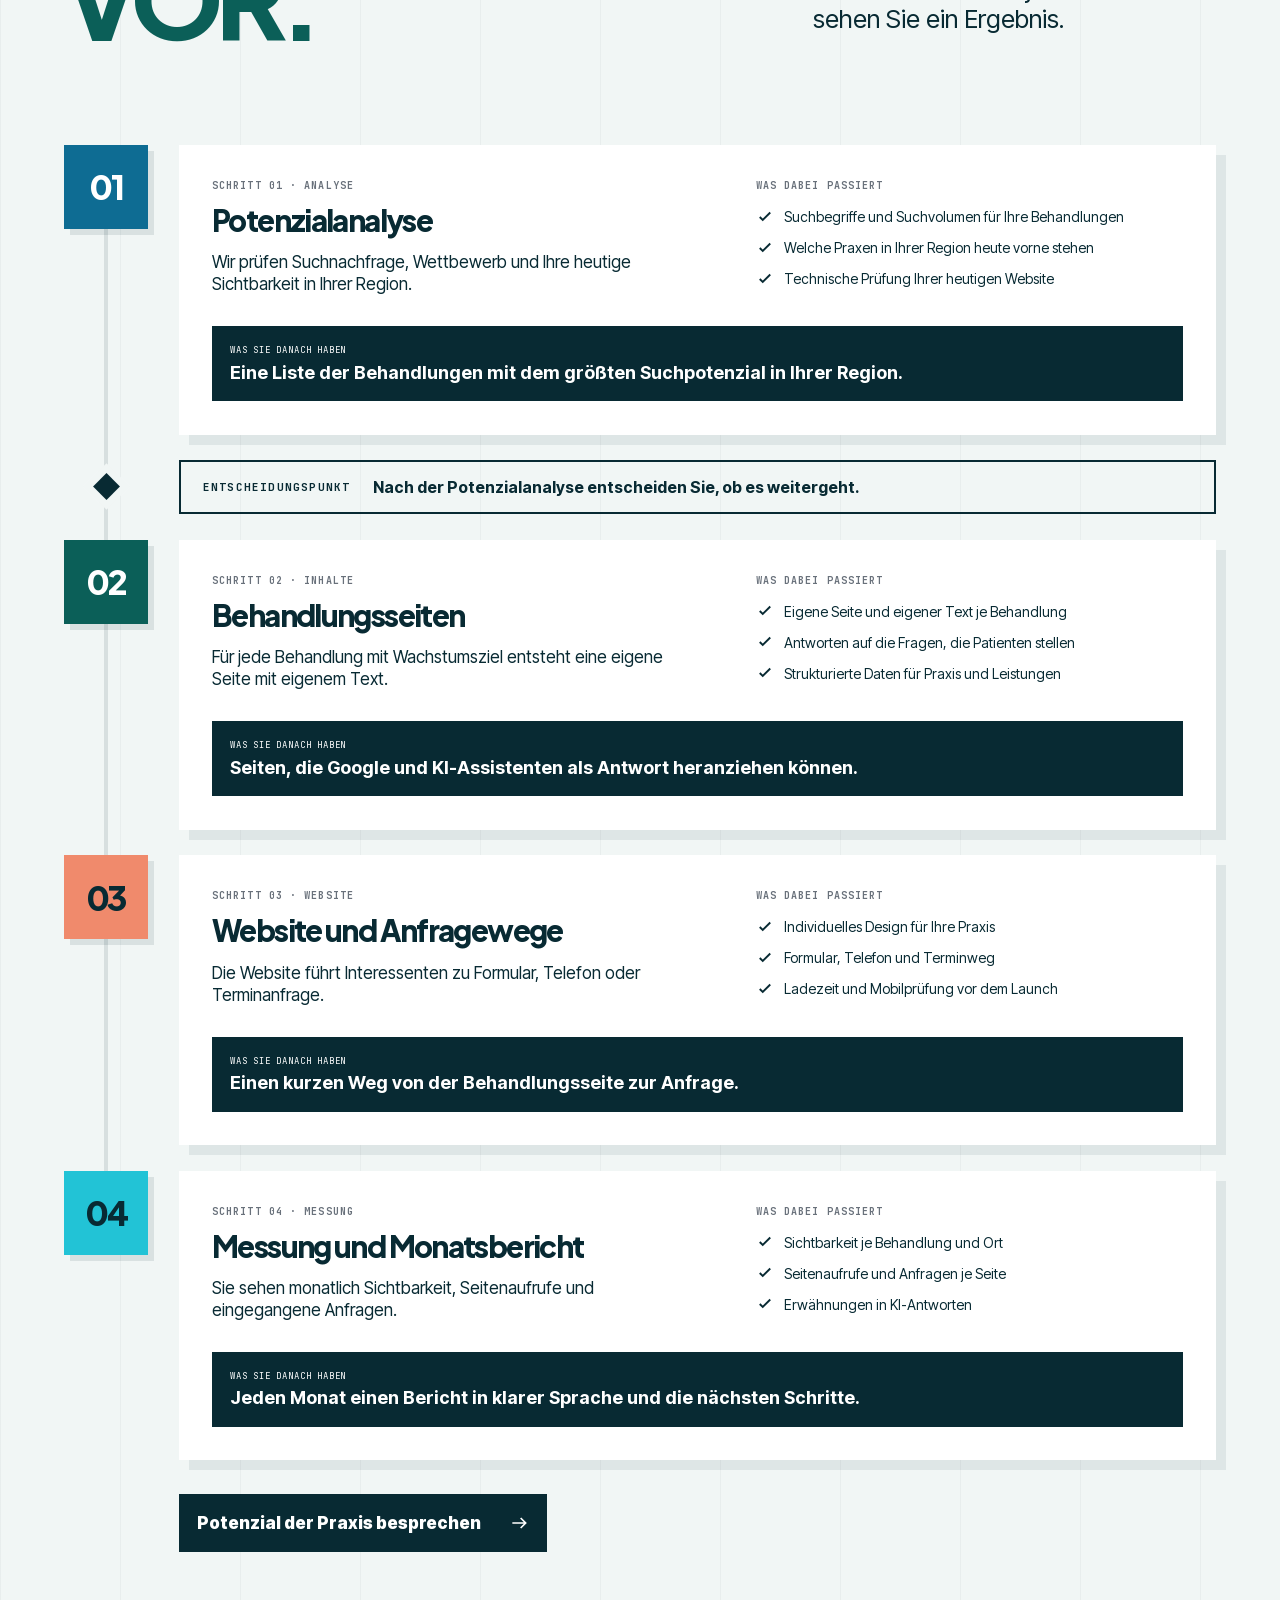
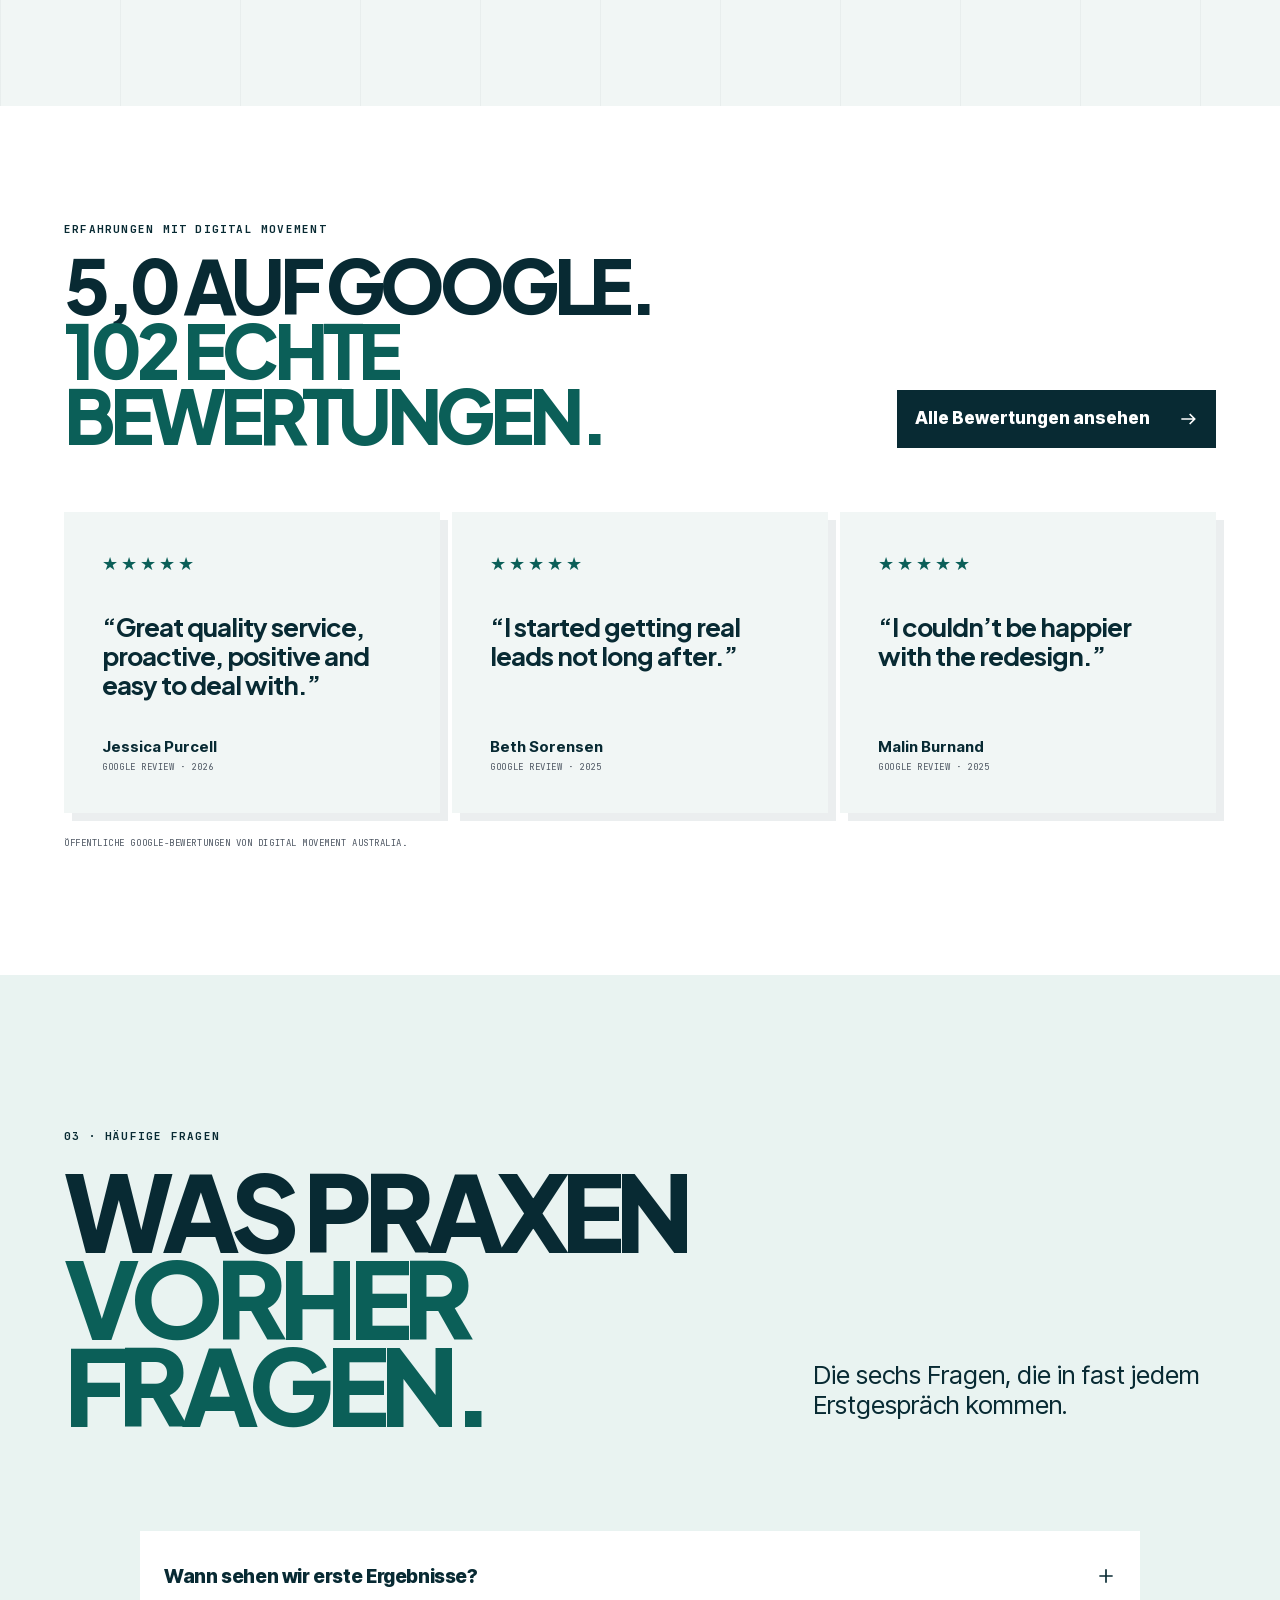
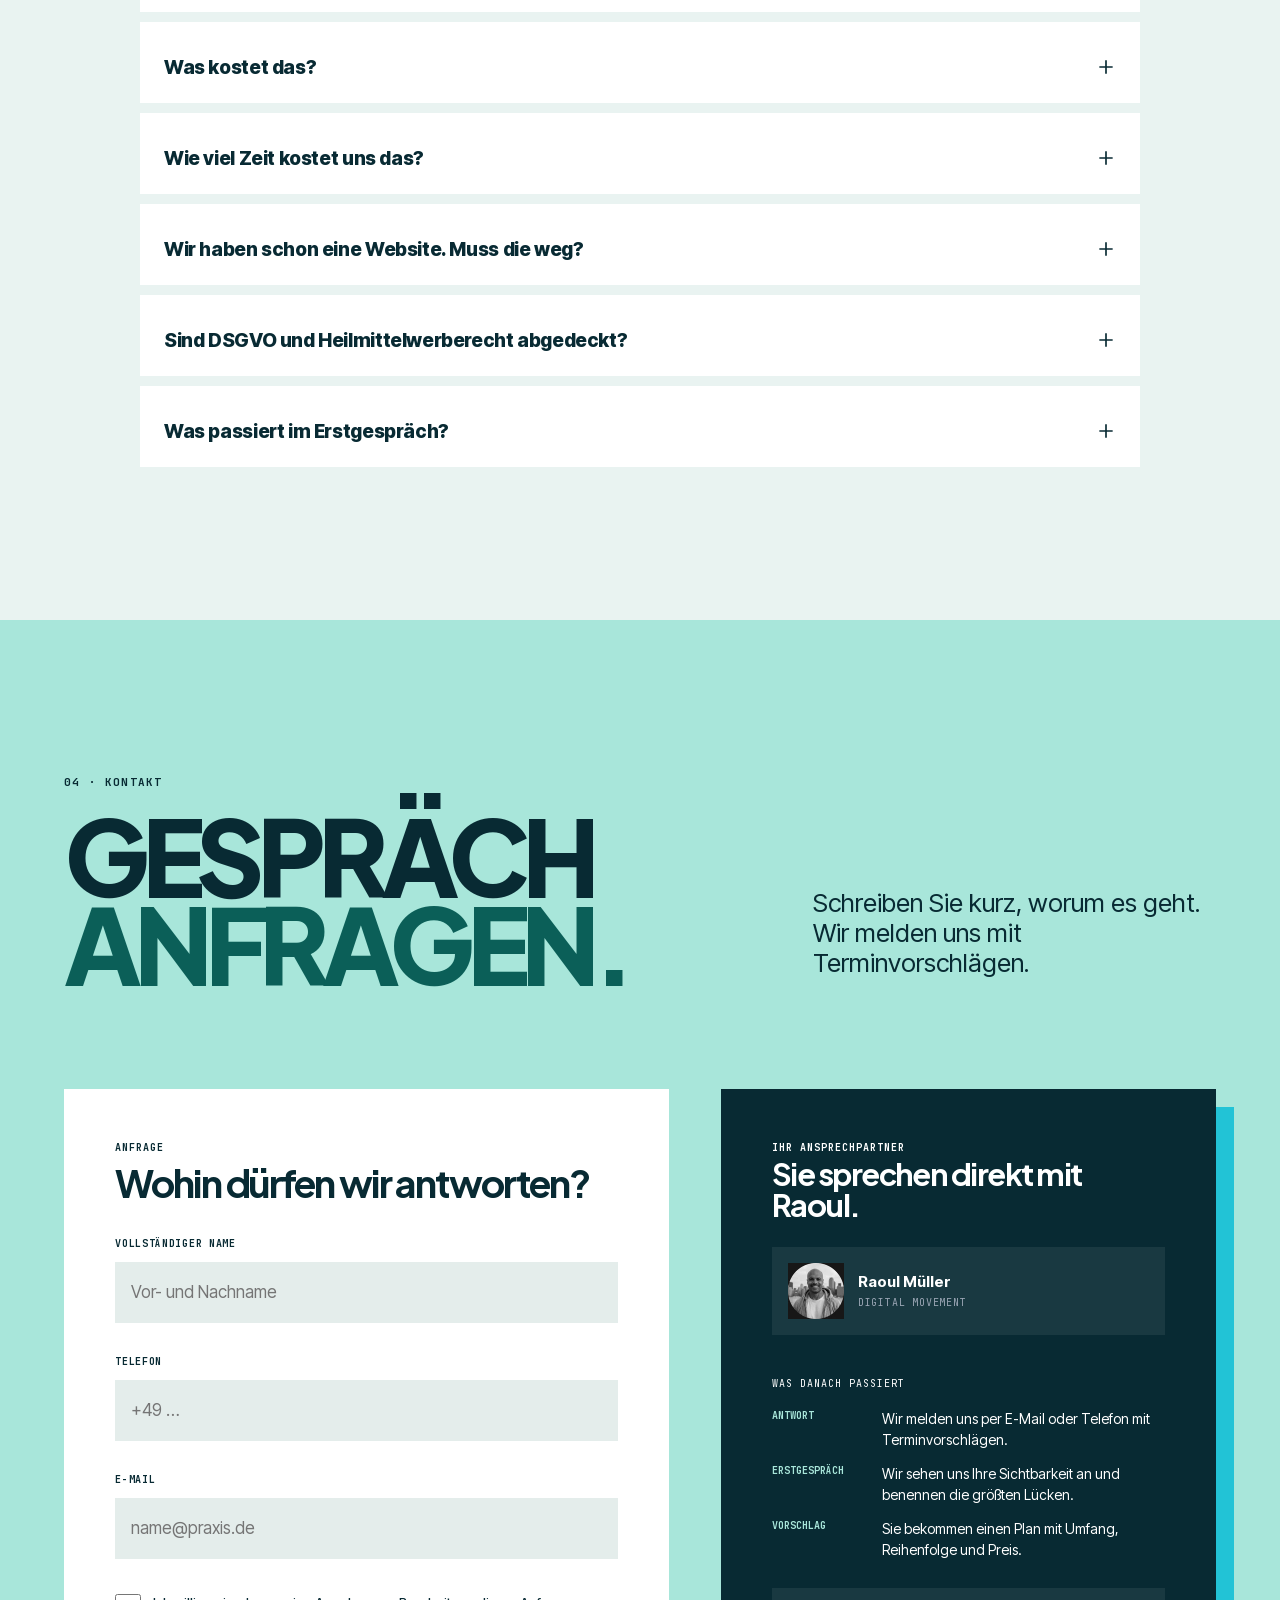
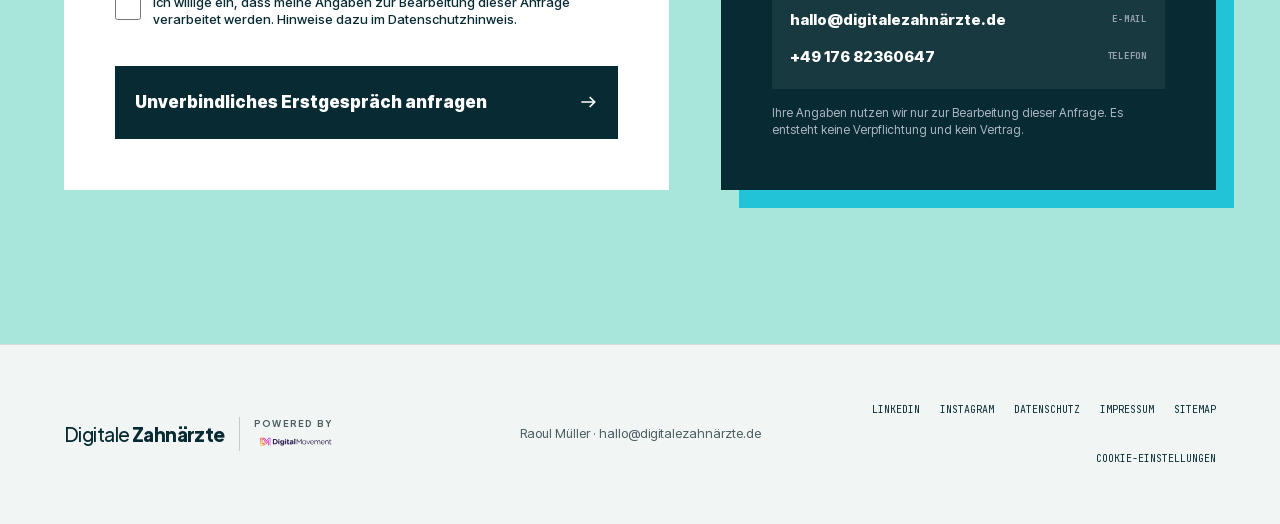
==== commit 1d417dd6: "Startseite: Formular, Einwilligung, H1, Avatar, Demo-Indexierung Formular (verlor bisher jede Anfrag" ====
--- a/index.html
+++ b/index.html
@@ -24,7 +24,7 @@
 <title>Zahnarzt Marketing: SEO, KI-Suche, Website | Digitale Zahnärzte</title>
 <meta name="description" content="Praxismarketing für Zahnärzte: Suchmaschinenoptimierung, Sichtbarkeit in KI-Suchen und Webdesign. Mehr Anfragen aus Google. Erstgespräch unverbindlich.">
 <meta name="google-site-verification" content="oAQgBShPN5QNNlEsI9u1B7Z_nuCaBG8G0XE5EXCxaDA" />
-<meta name="dm-lead-endpoint" content="https://leads.digitalmovement.uk/send.php">
+<meta name="dm-lead-endpoint" content="https://leads.digitalmovement.uk/">
 <!-- Fill in once the GA4 property exists (Admin -> Data Streams -> Web -> Measurement ID). Blank = analytics stays off, no broken calls. -->
 <meta name="dm-ga-measurement-id" content="G-16ZG8GFH67">
 <script>
@@ -2537,9 +2537,23 @@
 
   [data-reveal] { opacity: 1; transform: none; }
 }
+
+  /* Vierte Zeile traegt das Zielwort. Eigene Zeilenhoehe ist noetig: die
+     geerbte ist fuer die grosse Wortmarke kleiner als die Schriftgroesse
+     gesetzt und wuerde die Umlautpunkte von "FUER" abschneiden, weil die
+     Zeile fuer die Einblend-Animation overflow:hidden hat. */
+  .hero__line--sub {
+    margin-top: 0.15em;
+  }
+  .hero__line--sub span {
+    font-size: clamp(1.3rem, 3.6vw, 2.2rem);
+    line-height: 1.3;
+    letter-spacing: 0.01em;
+    word-spacing: normal;
+    color: var(--muted, #6b7785);
+  }
 </style>
-<script type="application/ld+json">
-{
+<script type="application/ld+json">{
   "@context": "https://schema.org",
   "@graph": [
     {
@@ -2589,7 +2603,10 @@
         "email": "hallo@xn--digitalezahnrzte-6nb.de",
         "telephone": "+4917682360647",
         "areaServed": "DE",
-        "availableLanguage": ["de", "en"]
+        "availableLanguage": [
+          "de",
+          "en"
+        ]
       }
     },
     {
@@ -2598,20 +2615,24 @@
       "url": "https://xn--digitalezahnrzte-6nb.de/",
       "name": "Digitale Zahnärzte",
       "inLanguage": "de-DE",
-      "publisher": { "@id": "https://xn--digitalezahnrzte-6nb.de/#organization" }
+      "publisher": {
+        "@id": "https://xn--digitalezahnrzte-6nb.de/#organization"
+      }
     },
     {
       "@type": "FAQPage",
       "@id": "https://xn--digitalezahnrzte-6nb.de/#faq",
       "inLanguage": "de-DE",
-      "isPartOf": { "@id": "https://xn--digitalezahnrzte-6nb.de/#website" },
+      "isPartOf": {
+        "@id": "https://xn--digitalezahnrzte-6nb.de/#website"
+      },
       "mainEntity": [
         {
           "@type": "Question",
-          "name": "Wie lange dauert es, bis sich etwas zeigt?",
+          "name": "Wann sehen wir erste Ergebnisse?",
           "acceptedAnswer": {
             "@type": "Answer",
-            "text": "Erste Bewegungen bei der Sichtbarkeit zeigen sich meist innerhalb der ersten Monate. Wie schnell es geht, hängt von Wettbewerb, Standort und Ausgangslage ab. Feste Zeitpunkte oder Positionen sagen wir nicht zu."
+            "text": "Erste Bewegung bei der Sichtbarkeit zeigt sich meist innerhalb der ersten Monate. Wie schnell es geht, hängt von Wettbewerb, Standort und Ausgangslage ab. Feste Zeitpunkte oder Positionen sagen wir bewusst nicht zu."
           }
         },
         {
@@ -2624,10 +2645,10 @@
         },
         {
           "@type": "Question",
-          "name": "Wie viel Zeit kostet das meine Praxis?",
+          "name": "Wie viel Zeit kostet uns das?",
           "acceptedAnswer": {
             "@type": "Answer",
-            "text": "Wir brauchen ein Gespräch zum Start und danach kurze Freigaben. Recherche, Texte, Technik, Veröffentlichung und Berichte übernehmen wir."
+            "text": "Wenig. Am meisten am Anfang – für das Erstgespräch, die Freigabe des Plans und fachliche Rückfragen. Danach reicht in der Regel ein kurzer Abstimmungstermin pro Monat. Recherche, Texte, Technik und Berichte übernehmen wir."
           }
         },
         {
@@ -2635,15 +2656,15 @@
           "name": "Wir haben schon eine Website. Muss die weg?",
           "acceptedAnswer": {
             "@type": "Answer",
-            "text": "Nicht zwingend. Wir prüfen die bestehende Website und sagen Ihnen, was sich mehr lohnt: erweitern oder neu bauen. Die Entscheidung treffen Sie."
+            "text": "Nicht zwingend. Wir prüfen die bestehende Website und sagen Ihnen, was sich mehr lohnt: erweitern oder neu bauen. Neu gebaut wird nur, wenn Reparieren unterm Strich teurer wäre – und das sagen wir Ihnen, bevor Kosten entstehen."
           }
         },
         {
           "@type": "Question",
-          "name": "Wie gehen Sie mit Datenschutz und Heilmittelwerberecht um?",
+          "name": "Sind DSGVO und Heilmittelwerberecht abgedeckt?",
           "acceptedAnswer": {
             "@type": "Answer",
-            "text": "Texte bleiben sachlich und ohne Heilversprechen. Formulare, Einwilligungen und Tracking richten wir nach DSGVO ein. Vor der Veröffentlichung sehen Sie jede Seite."
+            "text": "Texte bleiben sachlich und ohne Heilversprechen. Formulare, Einwilligungen und Tracking richten wir nach DSGVO ein. Vor der Veröffentlichung sehen Sie jede Seite. Die abschließende rechtliche Prüfung ersetzt das nicht – die gehört in anwaltliche Hände."
           }
         },
         {
@@ -2651,14 +2672,13 @@
           "name": "Was passiert im Erstgespräch?",
           "acceptedAnswer": {
             "@type": "Answer",
-            "text": "Wir sehen uns Ihre heutige Sichtbarkeit an, benennen die größten Lücken und sagen Ihnen, welche Behandlungen wir zuerst angehen würden. Danach entscheiden Sie, ob Sie weitermachen möchten."
+            "text": "Wir sehen uns Ihre heutige Sichtbarkeit an, benennen die größten Lücken und sagen Ihnen, welche Behandlungen wir zuerst angehen würden. Verkauft wird dabei nichts – Sie entscheiden danach, ob es weitergeht."
           }
         }
       ]
     }
   ]
-}
-</script>
+}</script>
 </head>
 
 <body>
@@ -2724,6 +2744,7 @@
             <div class="hero__line"><span style="--line-delay:0ms">ANFRAGEN</span></div>
             <div class="hero__line"><span class="gradient-word" style="--line-delay:110ms">AUS GOOGLE</span></div>
             <div class="hero__line"><span style="--line-delay:220ms">UND KI.</span></div>
+            <div class="hero__line hero__line--sub"><span style="--line-delay:330ms">FÜR ZAHNARZTPRAXEN.</span></div>
           </h1>
 
           <p class="hero__lead">Zahnarzt-Marketing aus einer Hand: mehr Anfragen für die Behandlungen, mit denen Ihre Praxis wachsen soll, und eine Website, die Interessenten dorthin führt.</p>
@@ -2768,7 +2789,7 @@
 
             <label class="consent">
               <input type="checkbox" name="consent" required aria-describedby="err-consent-hero">
-              <span>Ich habe den <a href="datenschutz.html" target="_blank" rel="noreferrer">Datenschutzhinweis</a> gelesen und bin mit der Verarbeitung meiner Angaben zur Bearbeitung dieser Anfrage einverstanden.
+              <span>Ich willige ein, dass meine Angaben zur Bearbeitung dieser Anfrage verarbeitet werden. Hinweise dazu im <a href="datenschutz.html" target="_blank" rel="noreferrer">Datenschutzhinweis</a>.
                 <span class="field-error" id="err-consent-hero" data-err="consent" hidden></span>
               </span>
             </label>
@@ -3253,7 +3274,7 @@
 
         <label class="consent">
           <input type="checkbox" name="consent" required aria-describedby="err-consent">
-          <span>Ich habe den <a href="datenschutz.html" target="_blank" rel="noreferrer">Datenschutzhinweis</a> gelesen und bin mit der Verarbeitung meiner Angaben zur Bearbeitung dieser Anfrage einverstanden.
+          <span>Ich willige ein, dass meine Angaben zur Bearbeitung dieser Anfrage verarbeitet werden. Hinweise dazu im <a href="datenschutz.html" target="_blank" rel="noreferrer">Datenschutzhinweis</a>.
             <span class="field-error" id="err-consent" data-err="consent" hidden></span>
           </span>
         </label>
@@ -3273,7 +3294,7 @@
         </div>
 
         <div class="receipt-person">
-          <img src="assets/founder-raoul.jpg" alt="Raoul Müller, Digital Movement" width="56" height="56" loading="lazy" decoding="async">
+          <picture><source srcset="assets/founder-raoul-56.webp" type="image/webp"><img src="assets/founder-raoul-56.jpg" alt="Raoul Müller, Digital Movement" width="56" height="56" loading="lazy" decoding="async"></picture>
           <span>
             <strong>Raoul Müller</strong>
             <small>Digital Movement</small>
@@ -3345,7 +3366,7 @@
 </div>
 
 <div id="einfach-wrap">
-  <iframe id="einfach-frame" src="/demos/low-cognitive-load/" title="Digitale Zahnärzte — Einfache Seite" loading="eager"></iframe>
+  <iframe id="einfach-frame" src="/einfache-seite/" title="Digitale Zahnärzte — Einfache Seite" loading="eager"></iframe>
 </div>
 
 <!-- Cookie consent (DSGVO/TTDSG). Two purposes, chosen separately: Statistik
@@ -3771,7 +3792,10 @@
         name: data.get("name"),
         email: data.get("email"),
         phone: data.get("phone") || "",
-        company_website: data.get("company_website") || ""
+        company_website: data.get("company_website") || "",
+        // Der Endpoint verlangt das Feld; ohne es antwortet er mit
+        // "Please tick the consent box so we may reply to you."
+        consent: true
       };
 
       var finish = function (mode) {
@@ -3784,6 +3808,9 @@
       };
 
       if (endpoint) {
+        // Bewusst normaler CORS-Modus: nur so laesst sich echter Erfolg von
+        // einer Ablehnung unterscheiden. "no-cors" wuerde eine opaque Antwort
+        // liefern und damit auch ein serverseitiges 403 als Erfolg ausgeben.
         fetch(endpoint, {
           method: "POST",
           headers: { "Content-Type": "text/plain;charset=utf-8" },
@@ -3793,16 +3820,11 @@
           setSending(false);
           finish("endpoint");
         })["catch"](function () {
-          // Say what happened and let the visitor try again, rather than
-          // silently switching channel.
+          // Statt den Interessenten mit einer Fehlermeldung stehen zu lassen:
+          // auf den Mailweg wechseln, damit die Anfrage nicht verloren geht.
           setSending(false);
-          if (errorBox) {
-            errorBox.innerHTML =
-              'Das Senden hat gerade nicht geklappt. Bitte versuchen Sie es noch einmal ' +
-              'oder schreiben Sie direkt an <a href="mailto:hallo@xn--digitalezahnrzte-6nb.de">hallo@digitalezahnärzte.de</a>.';
-            errorBox.hidden = false;
-            errorBox.focus();
-          }
+          openMailFallback(payload);
+          finish("email");
         });
         return;
       }
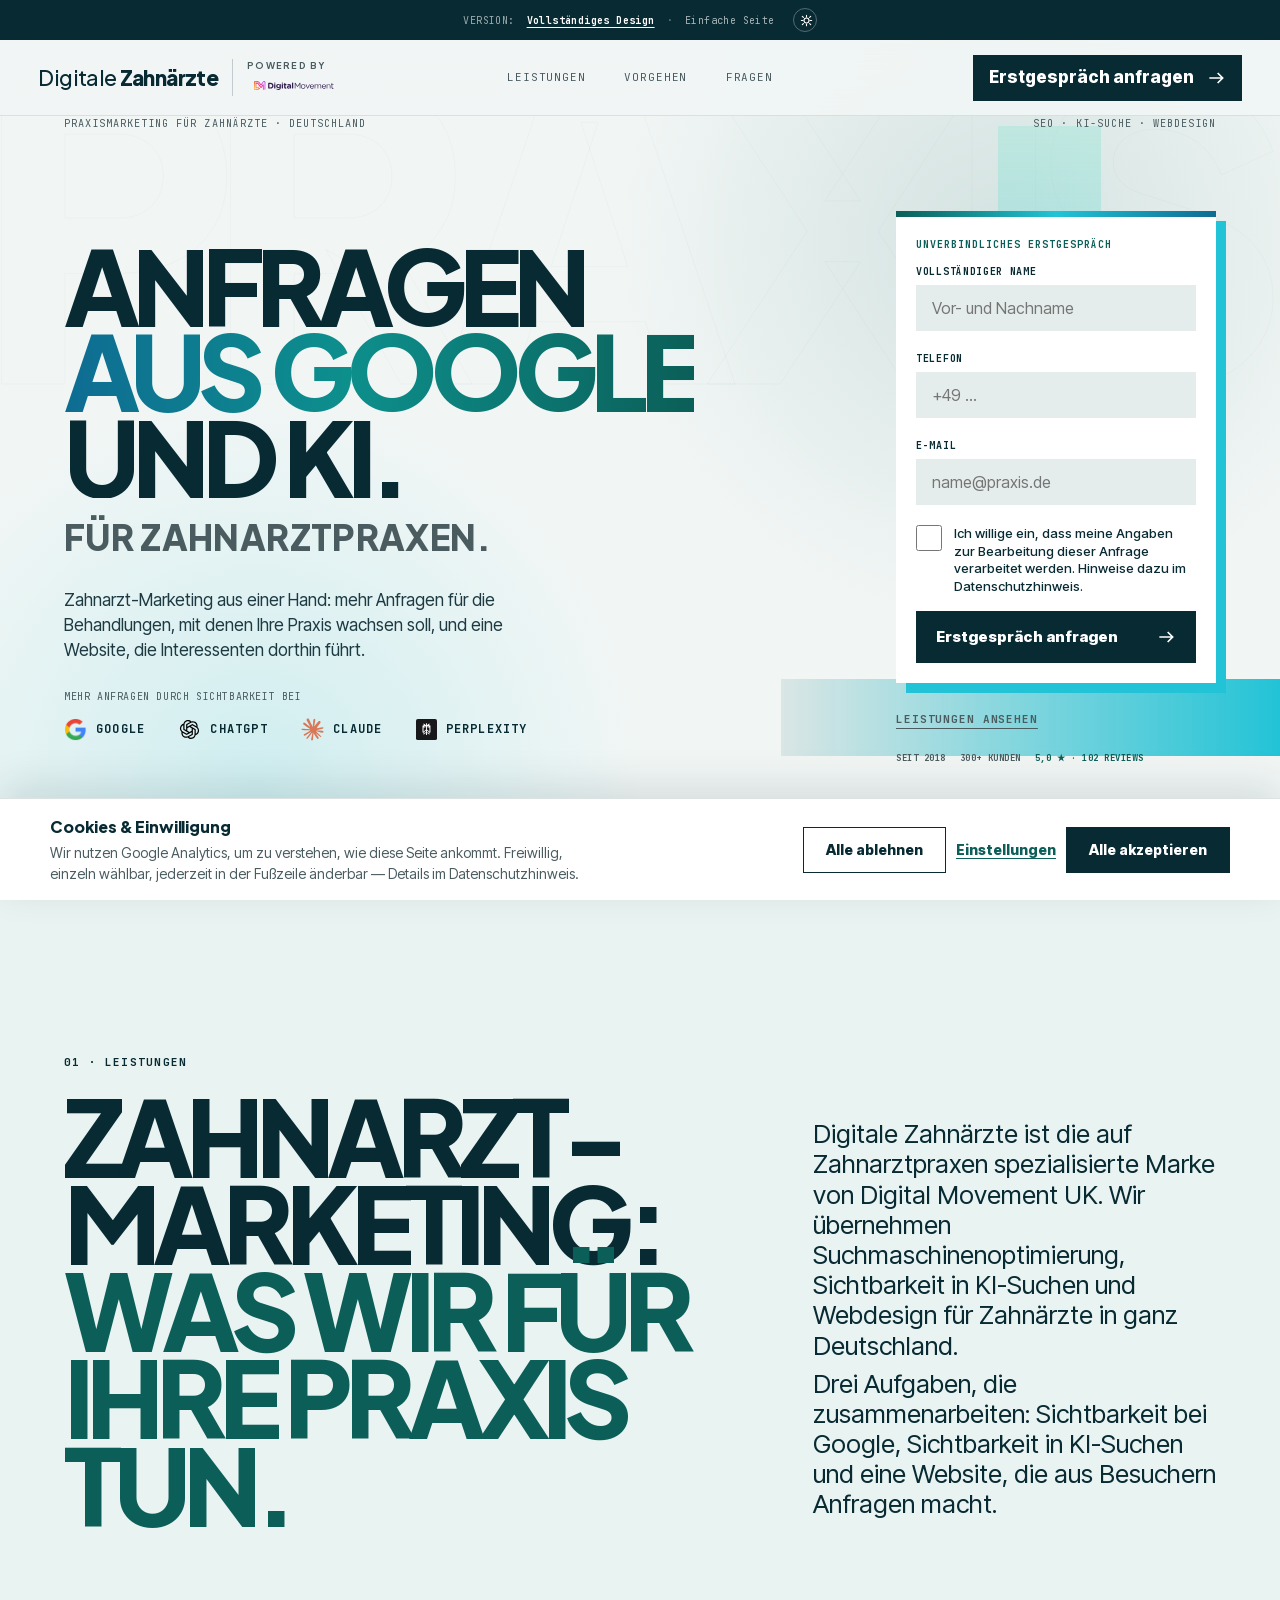
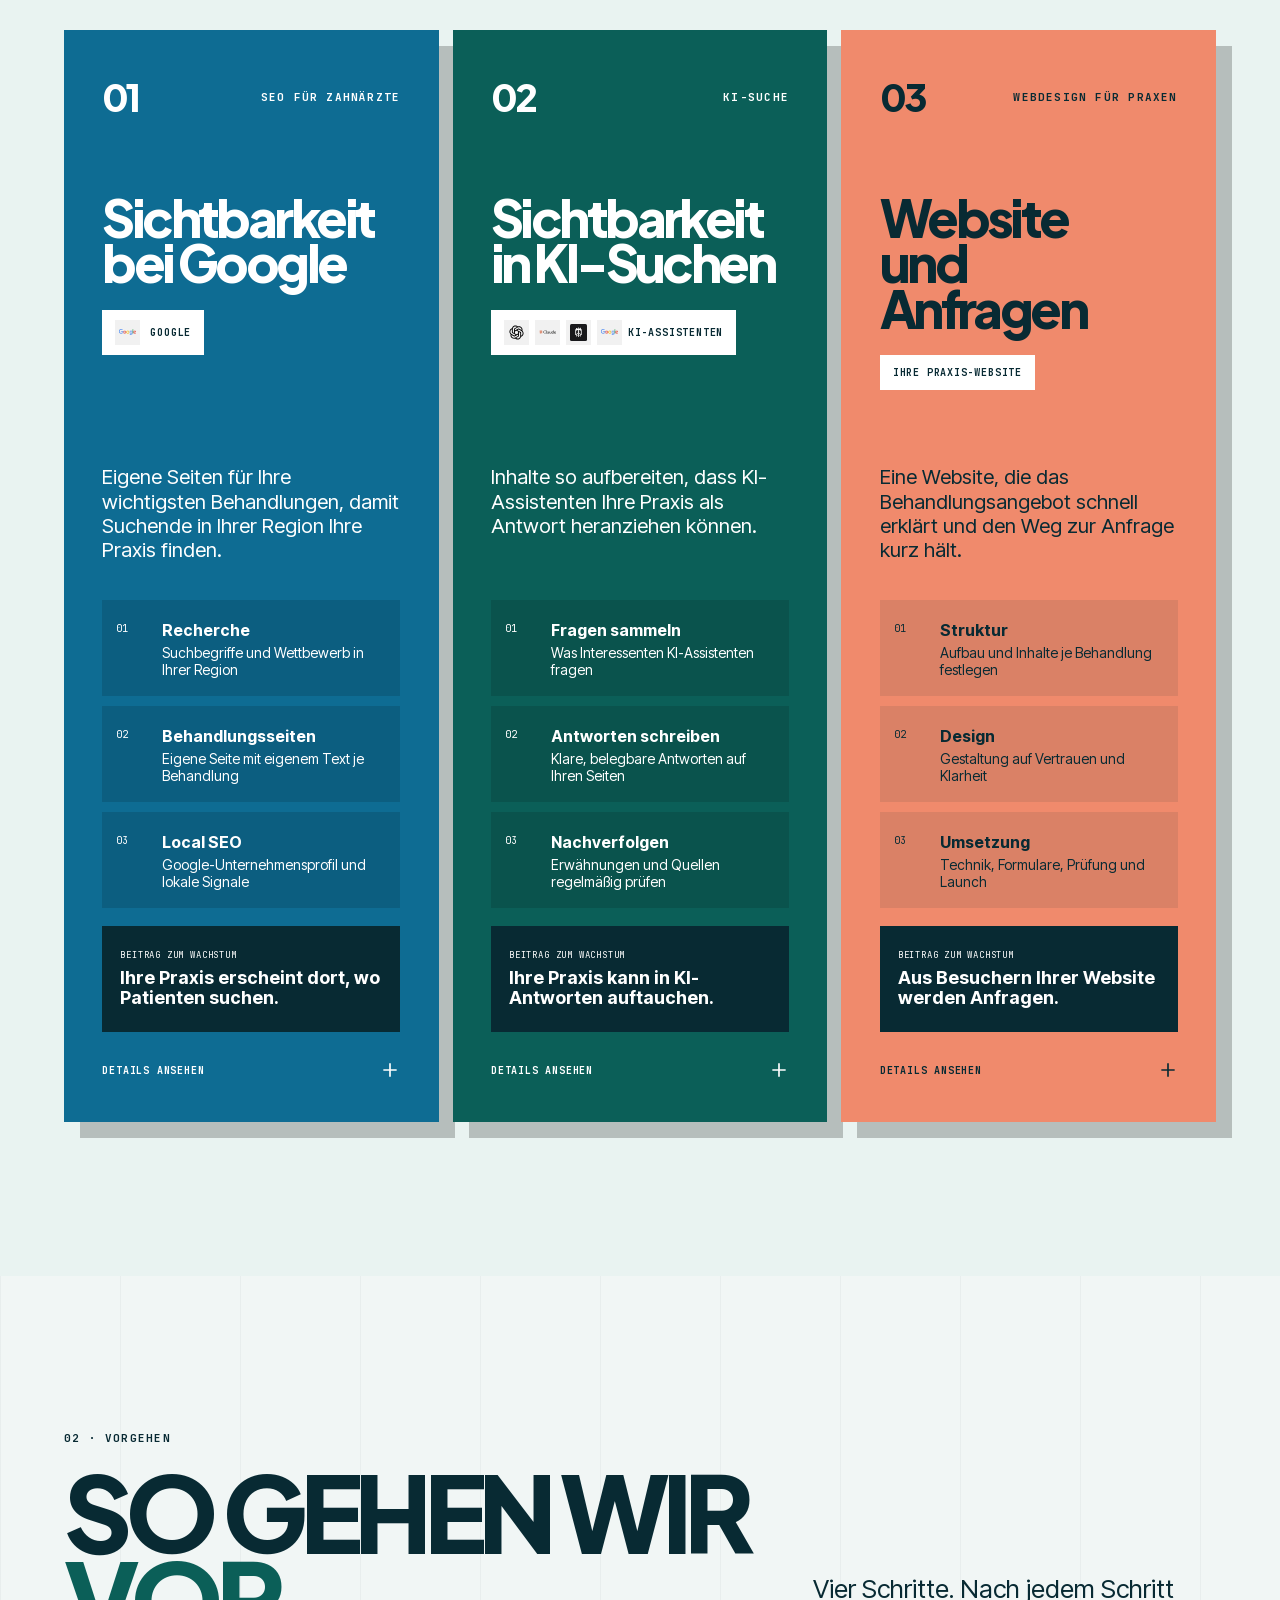
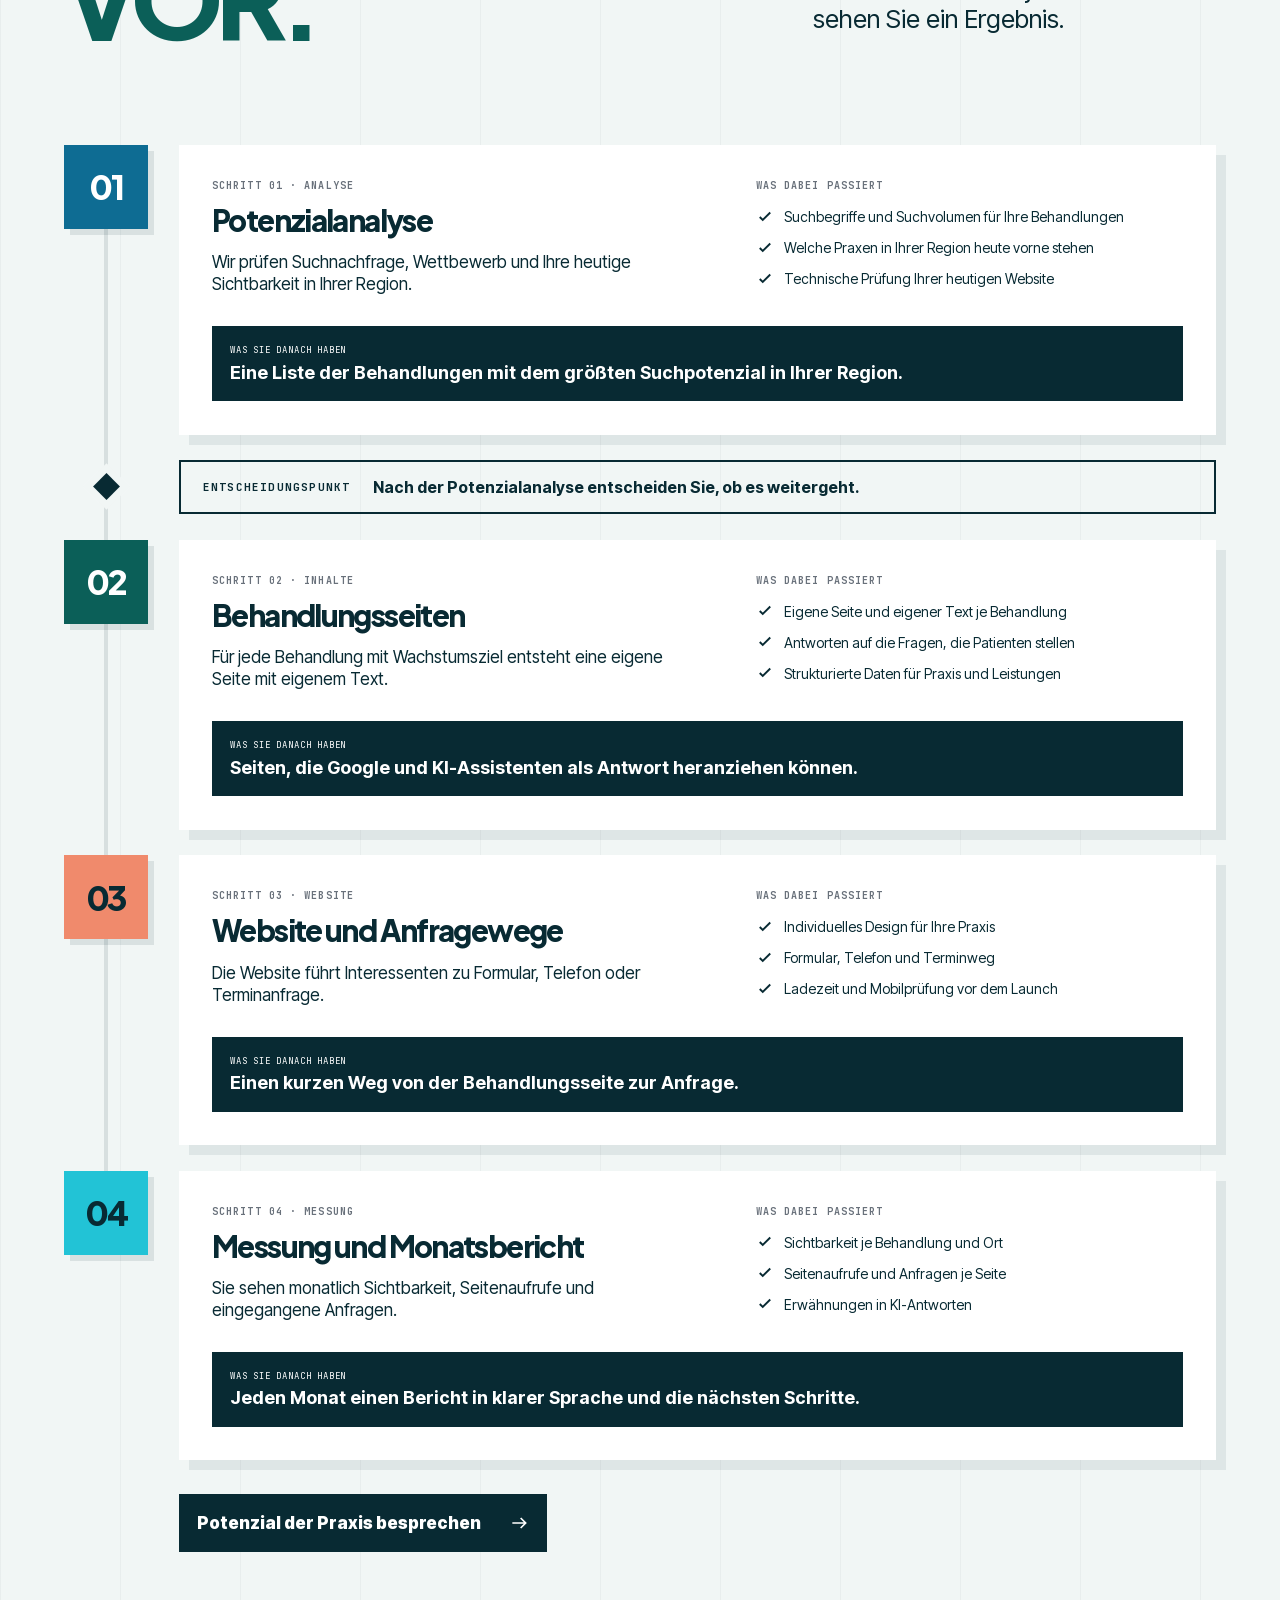
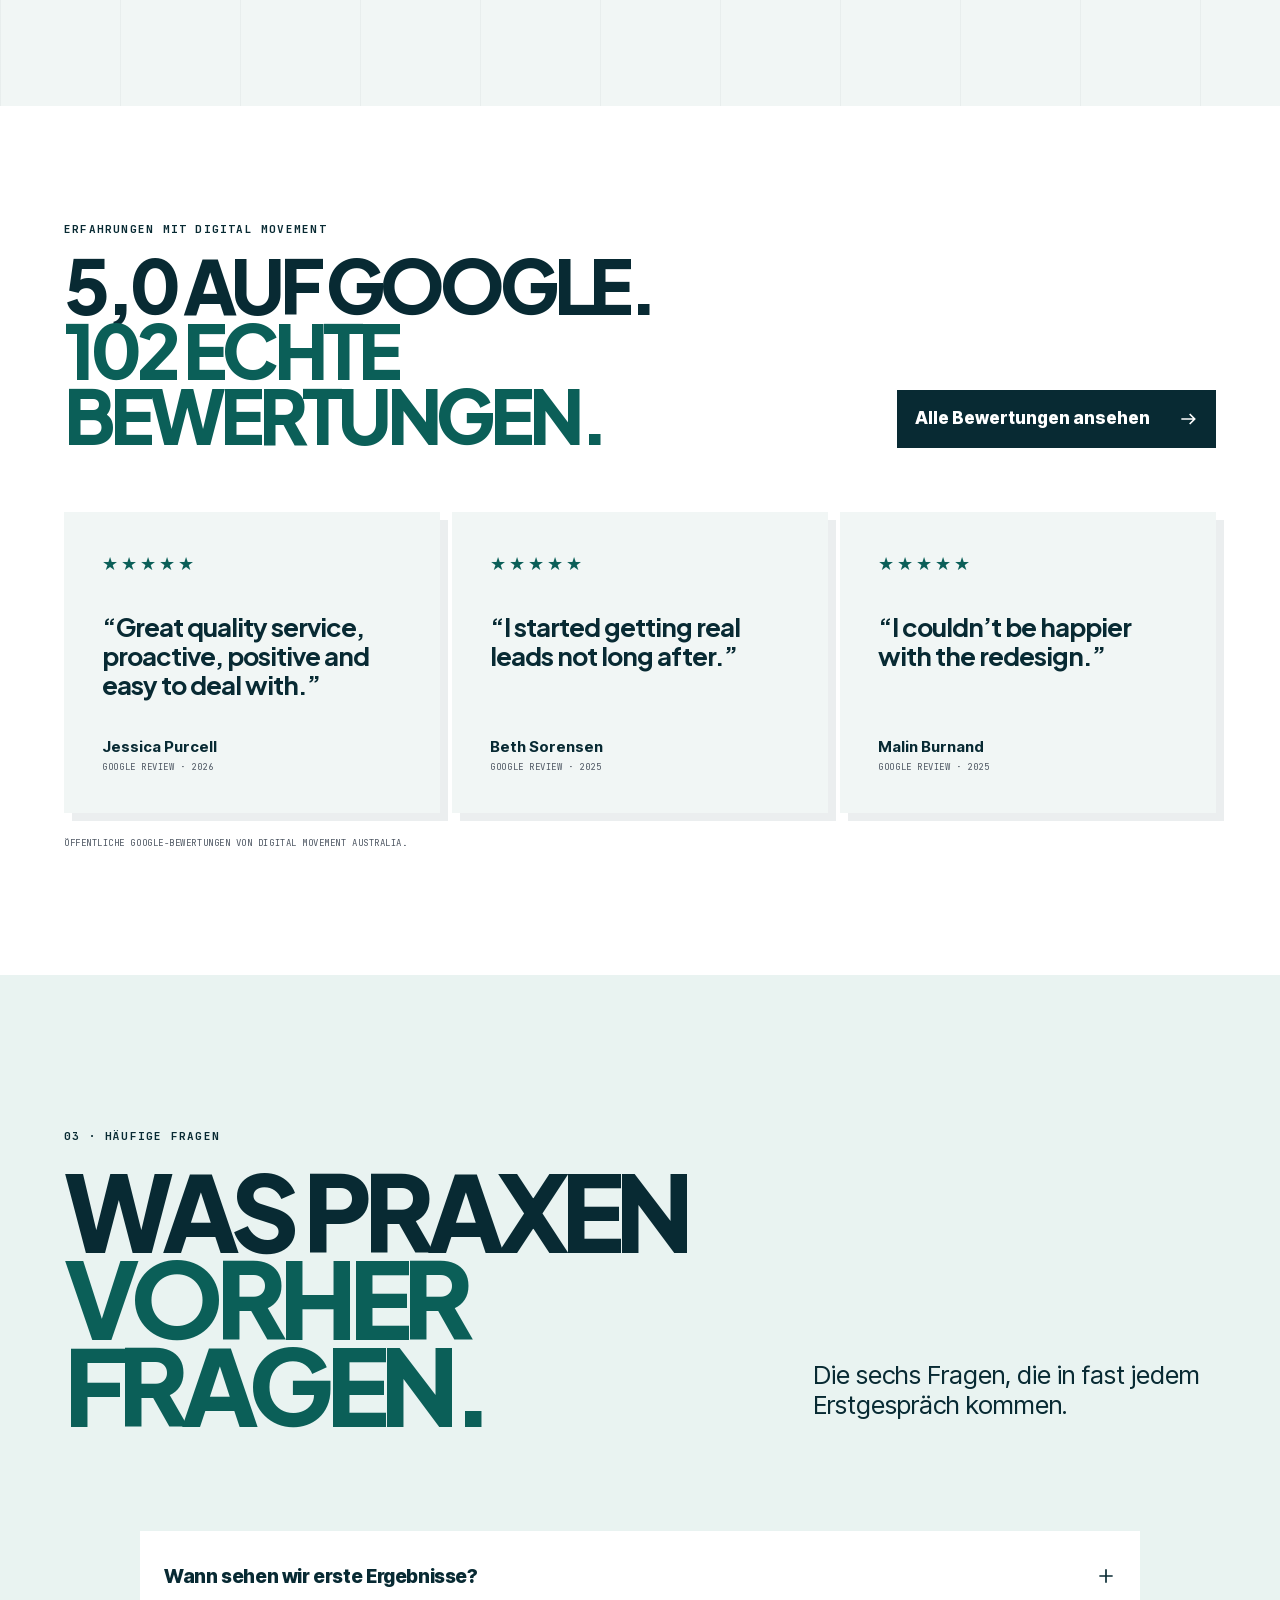
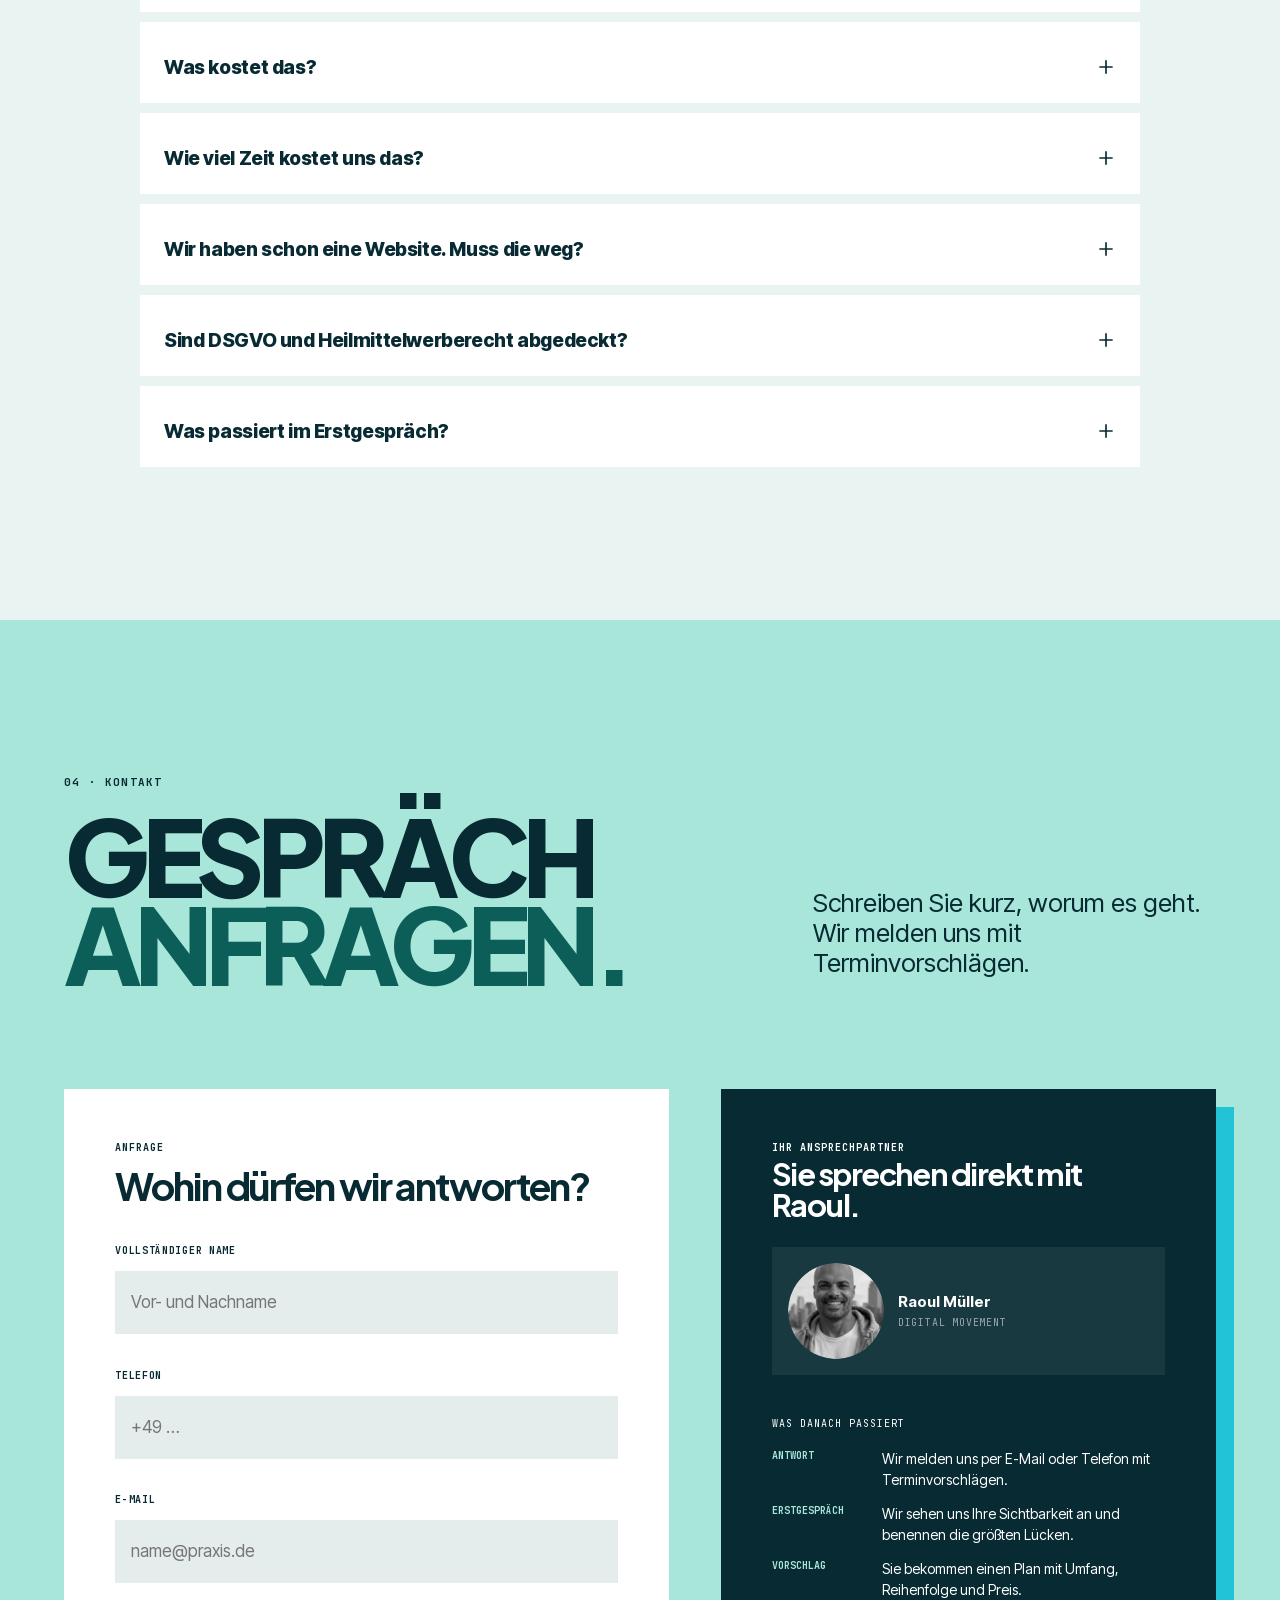
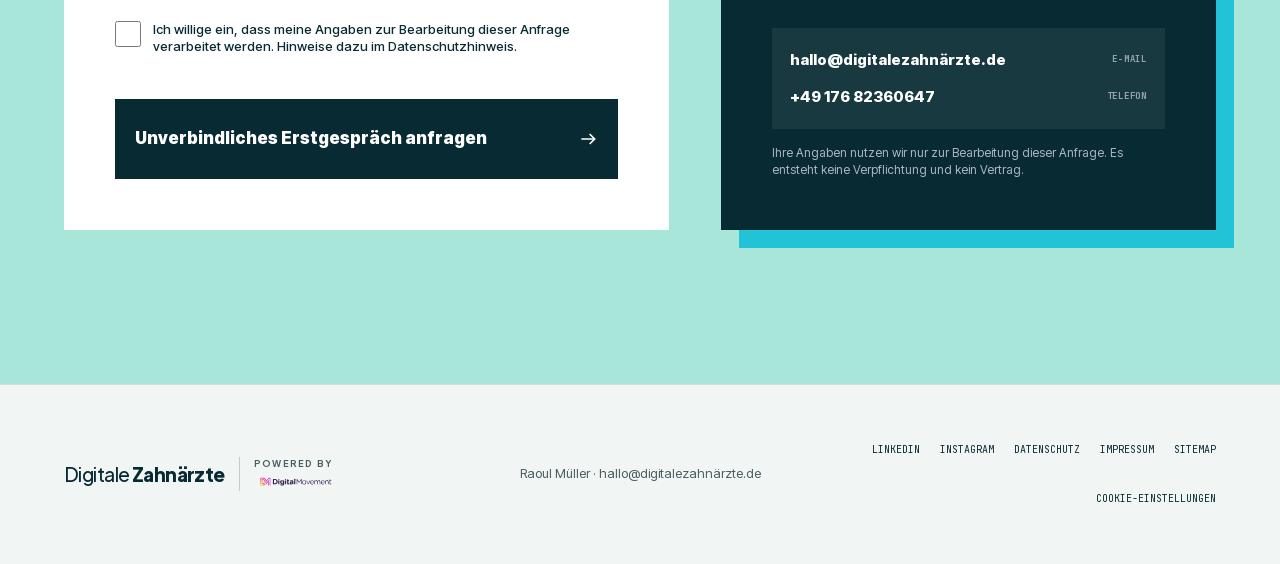
==== commit 77d0cd88: "Gründerbild: freigestellter runder Ausschnitt, größer auf Desktop und Mobil Das Portrait kam aus ein" ====
--- a/index.html
+++ b/index.html
@@ -1727,9 +1727,13 @@
   background: rgb(255 255 255 / 7%);
 }
 
+/* Das Portrait bringt seinen eigenen freigestellten Kreis mit (transparentes
+   PNG/WebP) — deshalb kein Hintergrund und kein Rahmen; der border-radius ist
+   nur die Absicherung, falls der JPG-Fallback greift. */
 .receipt-person img {
-  width: 56px;
-  height: 56px;
+  width: 96px;
+  height: 96px;
+  border-radius: 50%;
   object-fit: cover;
   filter: grayscale(1);
 }
@@ -3294,7 +3298,7 @@
         </div>
 
         <div class="receipt-person">
-          <picture><source srcset="assets/founder-raoul-56.webp" type="image/webp"><img src="assets/founder-raoul-56.jpg" alt="Raoul Müller, Digital Movement" width="56" height="56" loading="lazy" decoding="async"></picture>
+          <picture><source srcset="assets/founder-raoul-round.webp" type="image/webp"><img src="assets/founder-raoul-round.png" alt="Raoul Müller, Digital Movement" width="96" height="96" loading="lazy" decoding="async"></picture>
           <span>
             <strong>Raoul Müller</strong>
             <small>Digital Movement</small>
